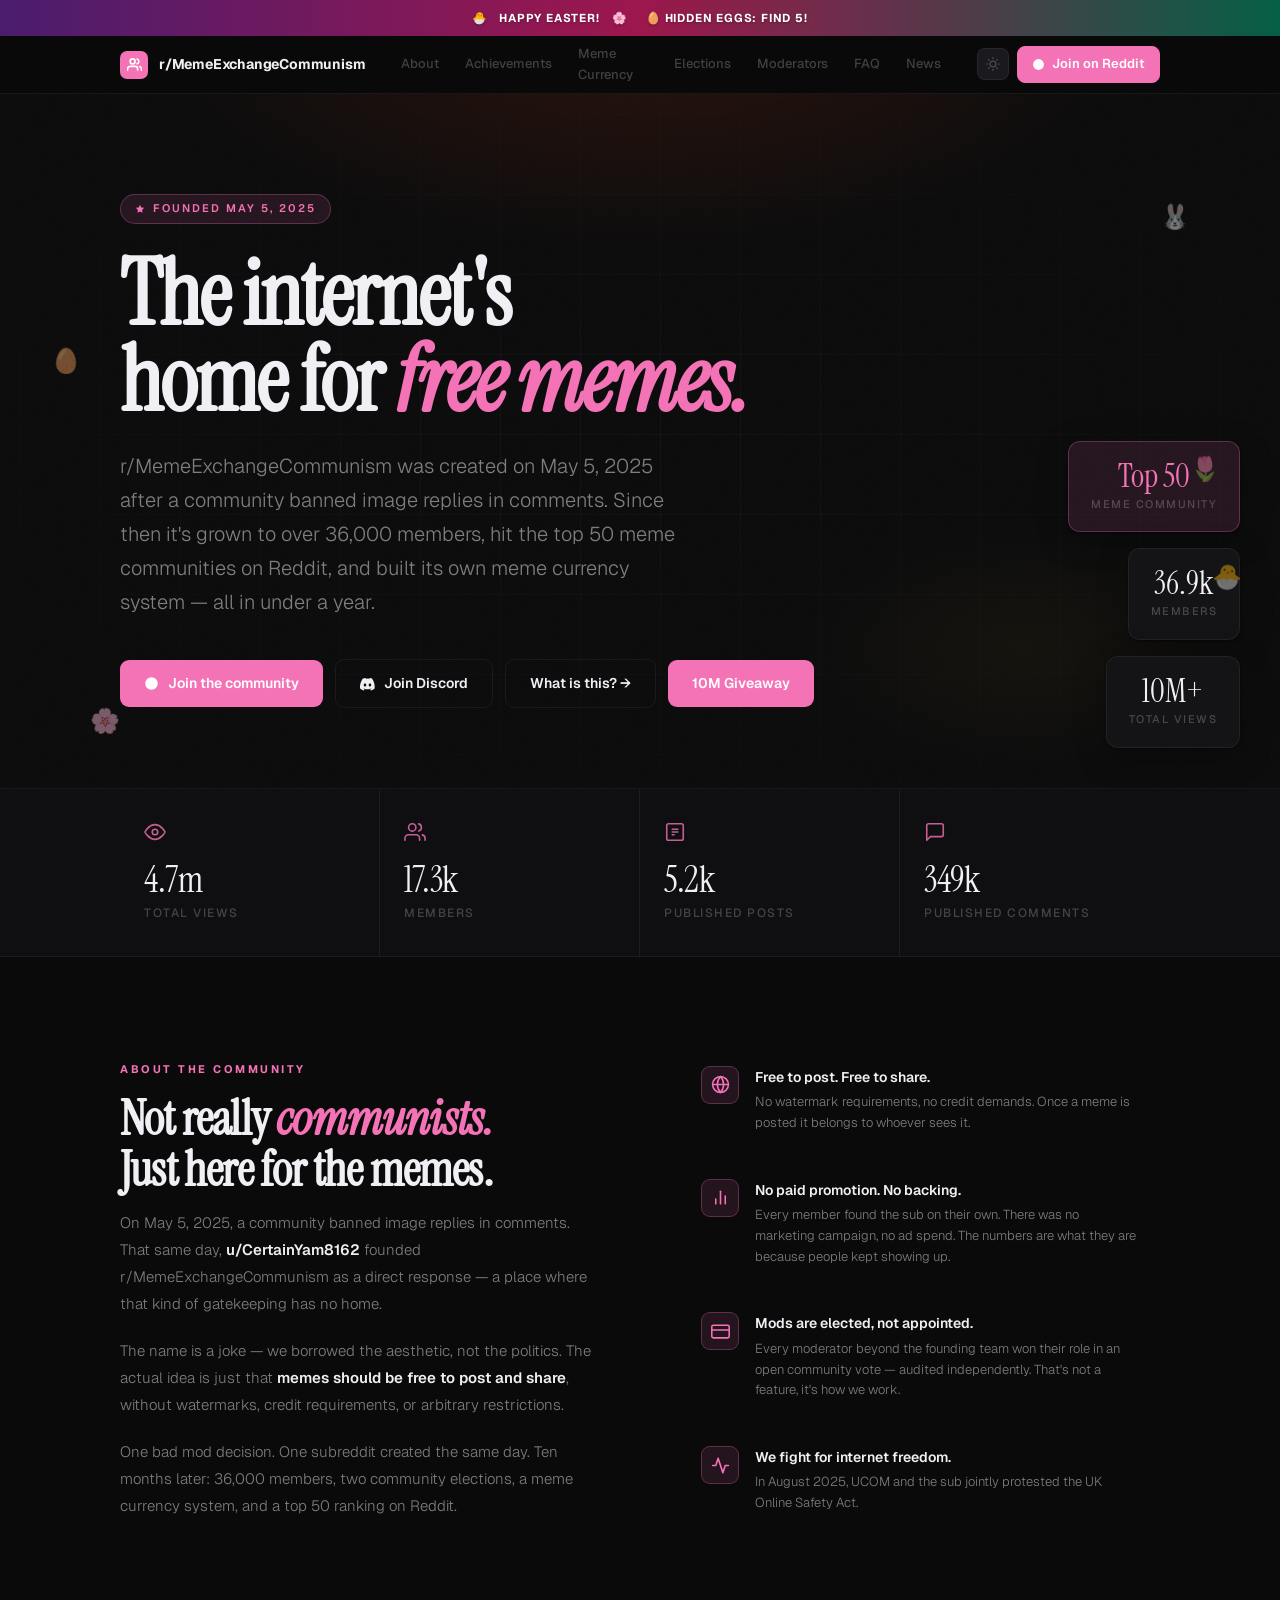
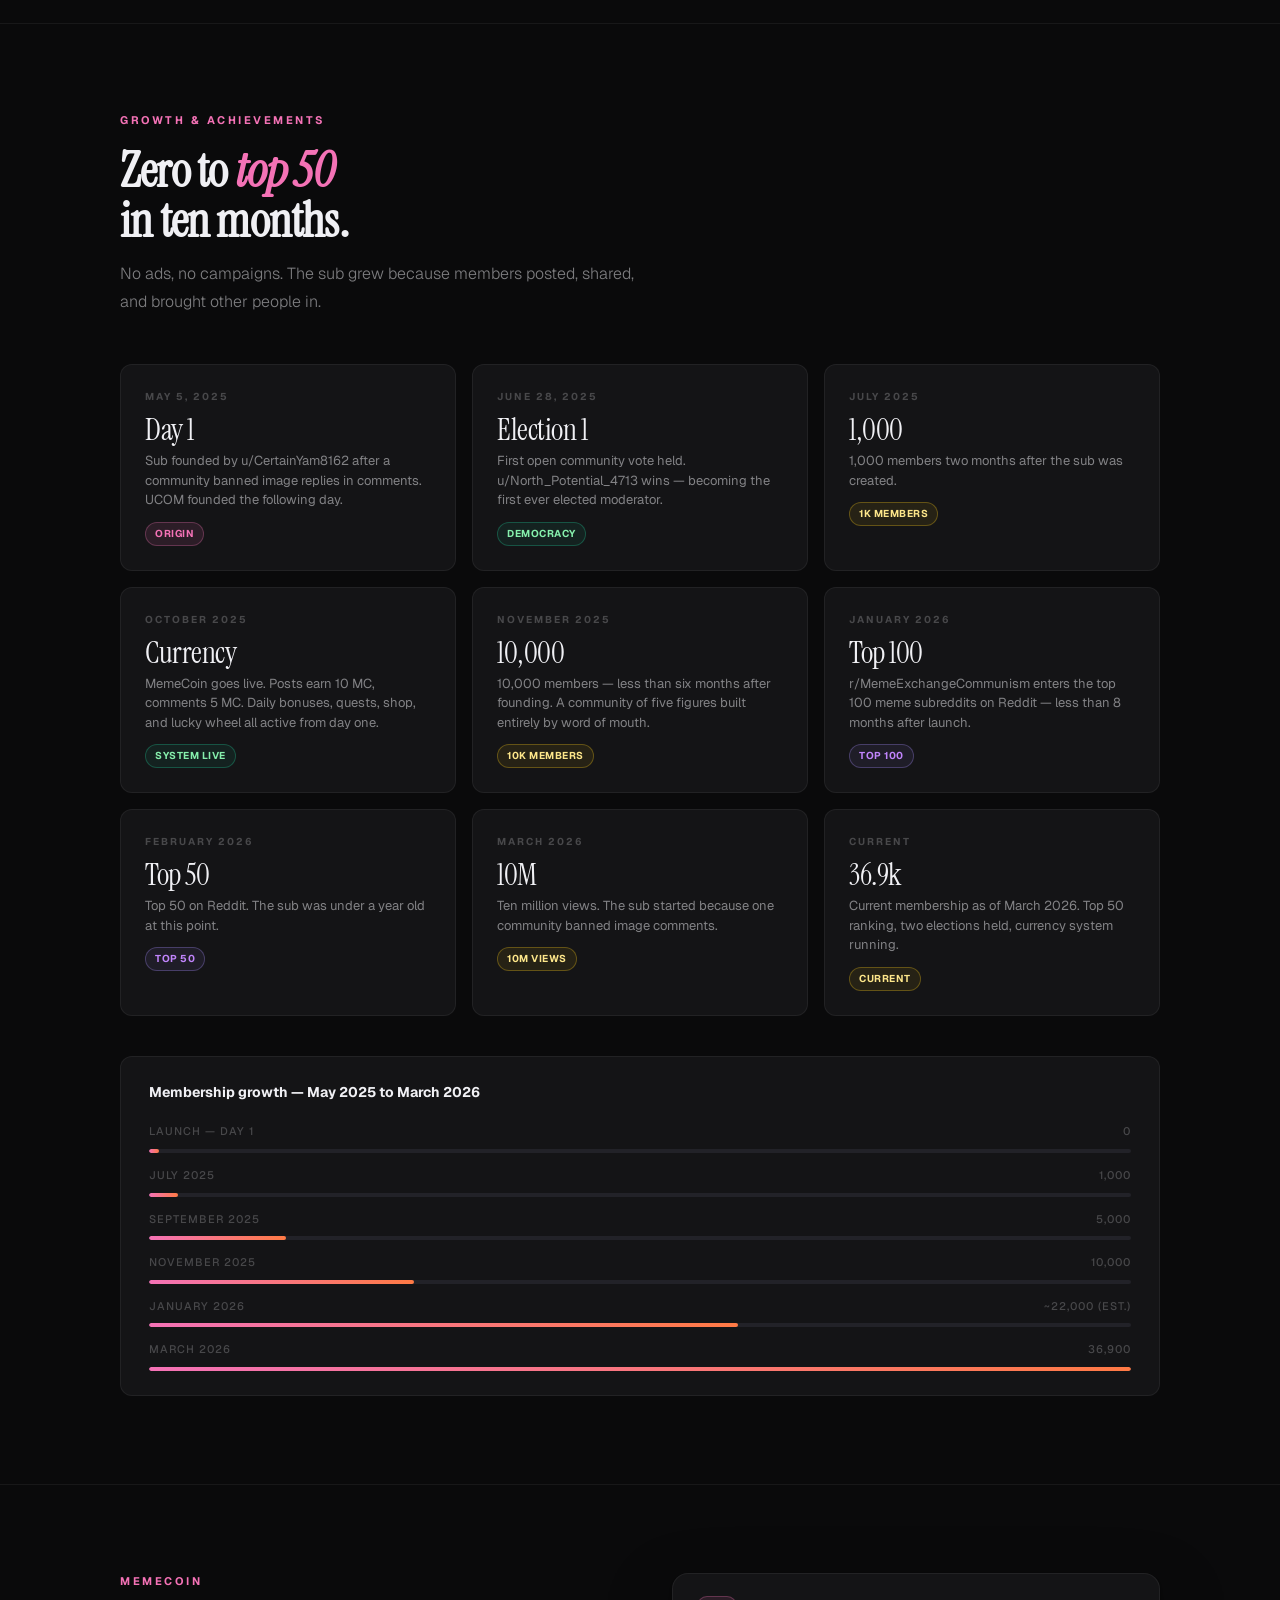
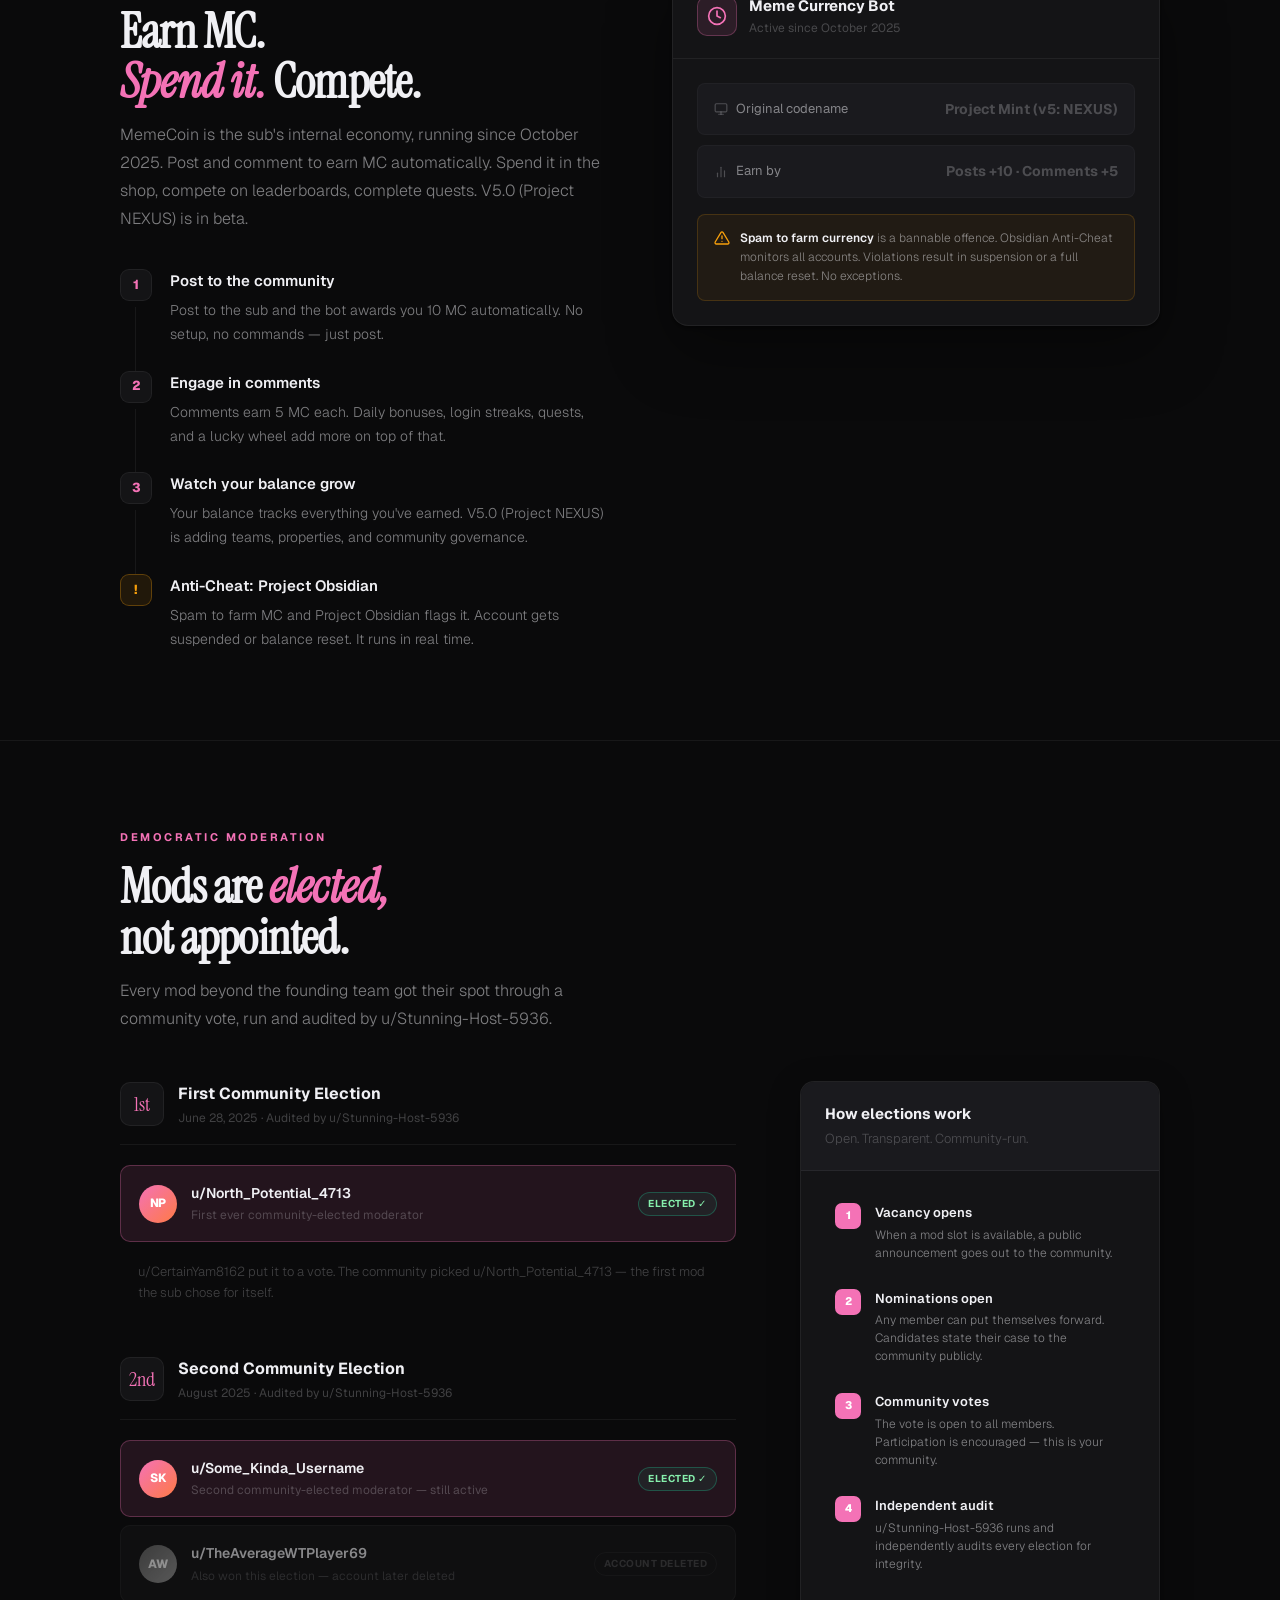
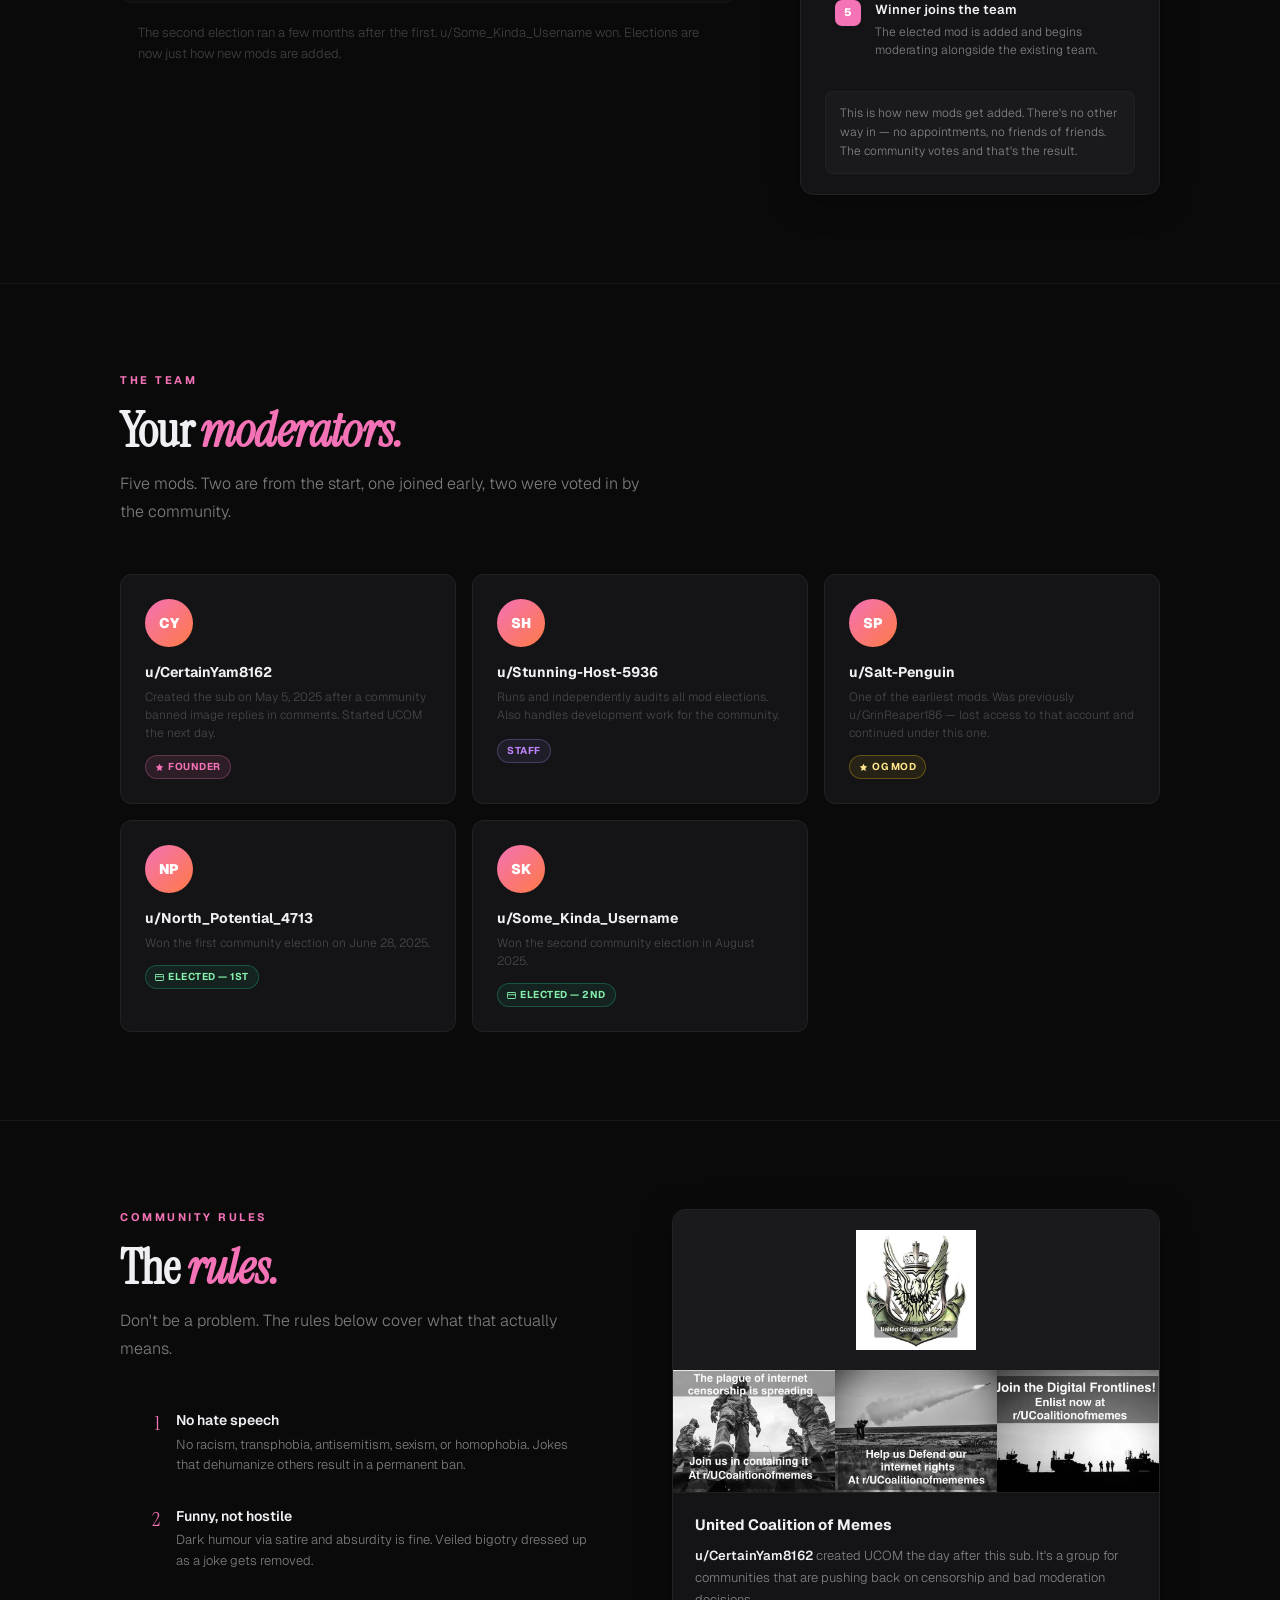
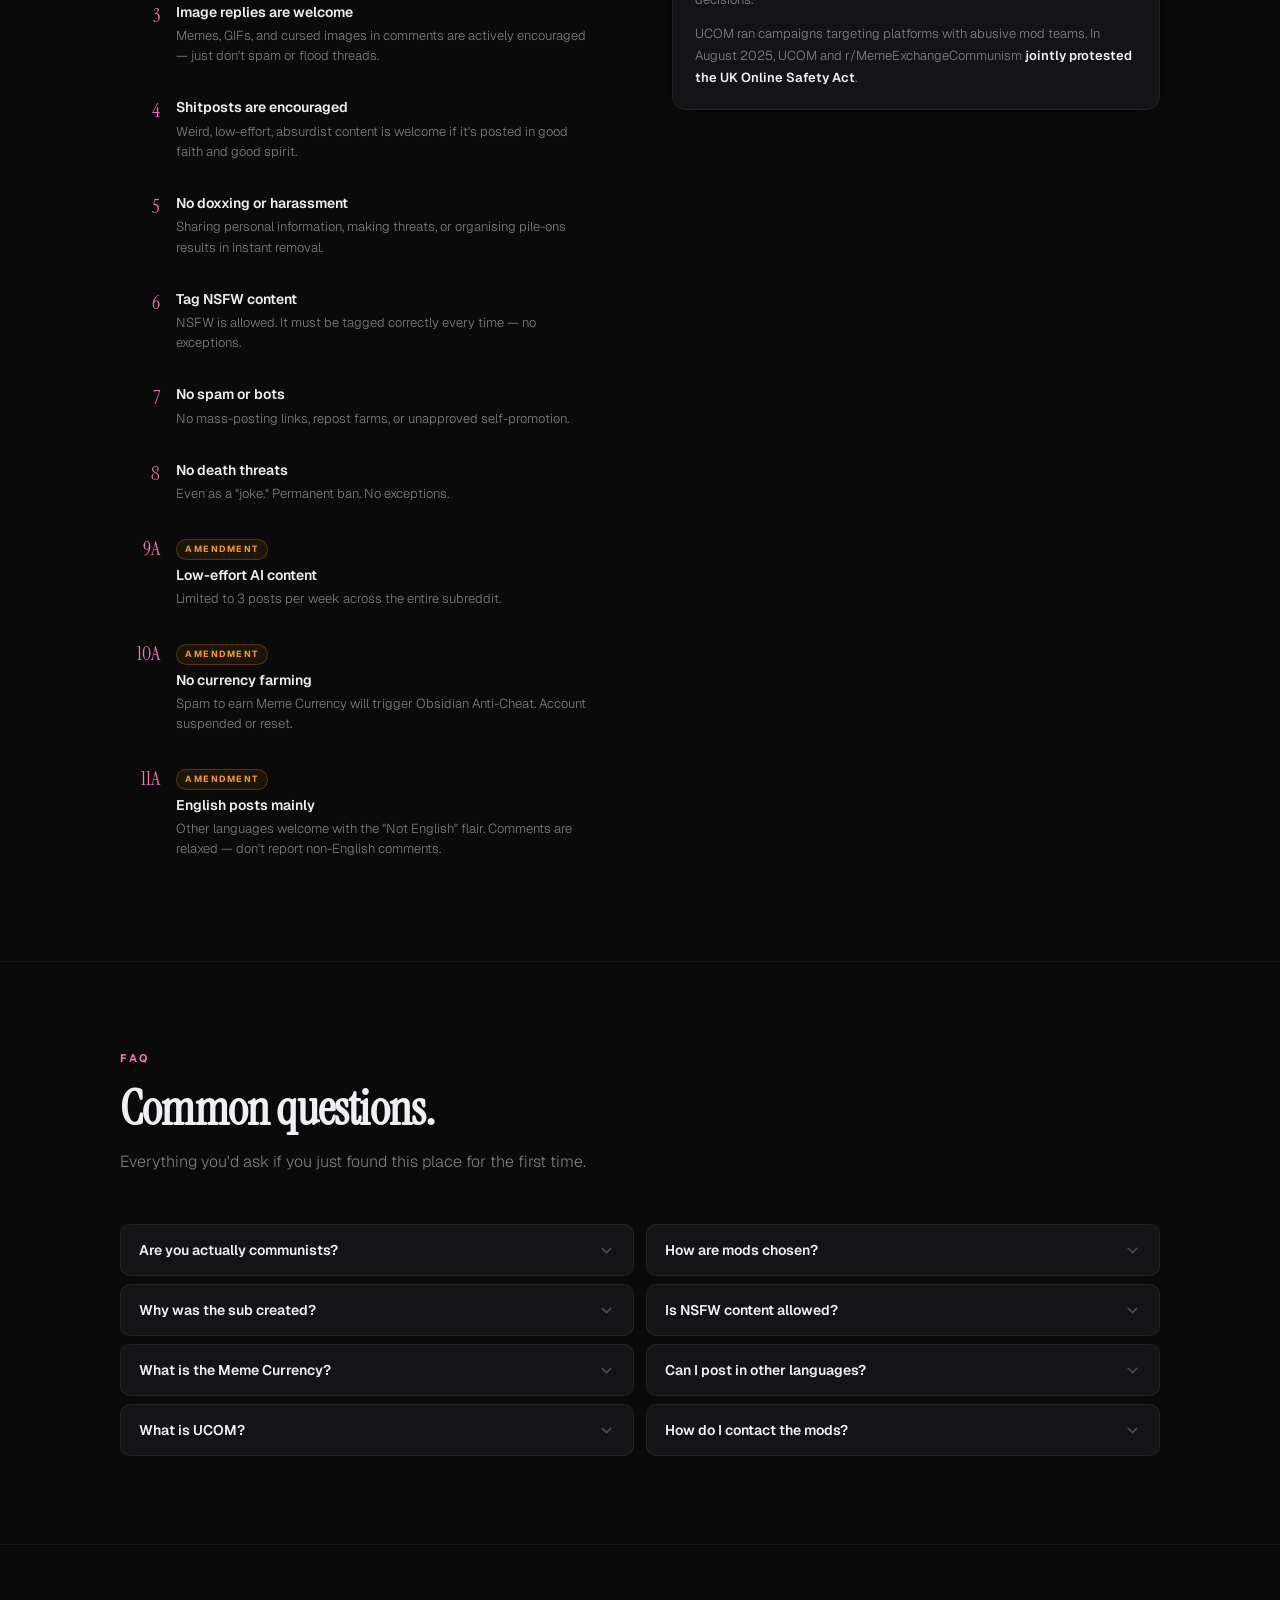
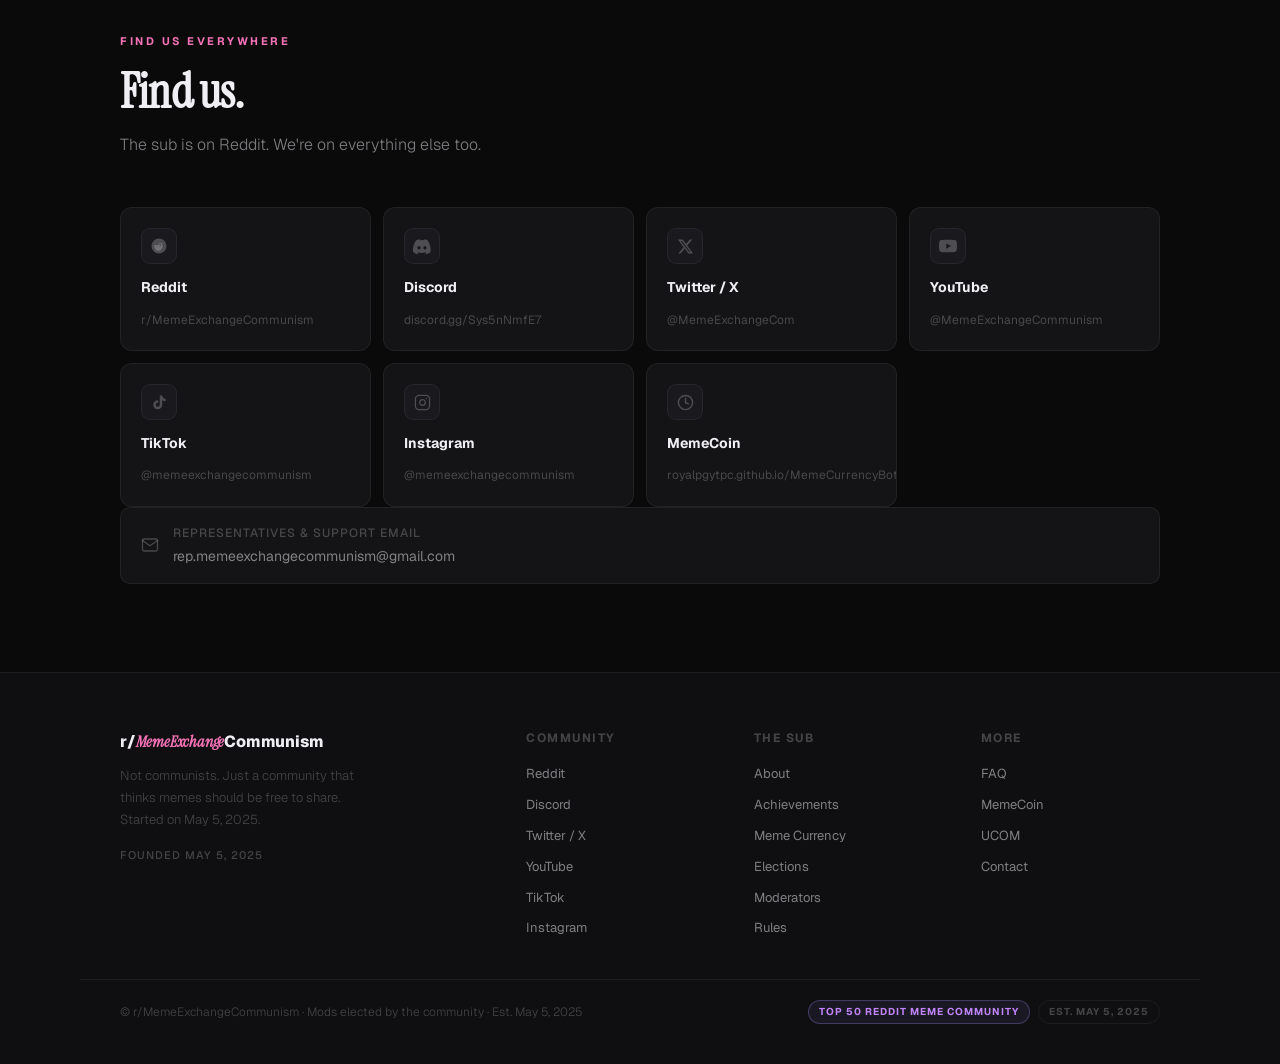
==== docs/index.html @ d73ea06e "easter theme" ====
<!DOCTYPE html>
<html lang="en" data-theme="dark" data-seasonal-theme="easter">
<head>
<meta charset="UTF-8">
<meta name="viewport" content="width=device-width, initial-scale=1.0">
<title>r/MemeExchangeCommunism — Free Memes, Free People</title>
<link href="https://fonts.googleapis.com/css2?family=Instrument+Serif:ital@0;1&family=Geist:wght@300;400;500;600;700;900&display=swap" rel="stylesheet">
<style>
/* ════════════════════════════════════════════
   DESIGN TOKENS
════════════════════════════════════════════ */
:root {
  --orange:       #ff4500;
  --orange-soft:  rgba(255,69,0,.12);
  --orange-line:  rgba(255,69,0,.22);
  --gold:         #f5c518;
  --green:        #22c997;
  --purple:       #a78bfa;
  --red-soft:     rgba(248,113,113,.10);
  --ease:         cubic-bezier(.22,1,.36,1);
  --ease-back:    cubic-bezier(.34,1.56,.64,1);
}
[data-theme="dark"] {
  --bg:    #0a0a0b;
  --bg1:   #0f0f11;
  --bg2:   #141416;
  --bg3:   #1a1a1e;
  --bg4:   #222228;
  --line:  rgba(255,255,255,.06);
  --line2: rgba(255,255,255,.03);
  --tx:    #f0f0f4;
  --tx2:   rgba(240,240,244,.50);
  --tx3:   rgba(240,240,244,.24);
  --tx4:   rgba(240,240,244,.10);
  --sh:    0 1px 2px rgba(0,0,0,.4), 0 8px 32px rgba(0,0,0,.25);
  --sh-lg: 0 2px 4px rgba(0,0,0,.5), 0 24px 64px rgba(0,0,0,.35);
}
[data-theme="light"] {
  --bg:    #fafafa;
  --bg1:   #f5f5f7;
  --bg2:   #ffffff;
  --bg3:   #f0f0f3;
  --bg4:   #e8e8ec;
  --line:  rgba(0,0,0,.07);
  --line2: rgba(0,0,0,.04);
  --tx:    #111113;
  --tx2:   rgba(17,17,19,.50);
  --tx3:   rgba(17,17,19,.28);
  --tx4:   rgba(17,17,19,.10);
  --sh:    0 1px 2px rgba(0,0,0,.05), 0 8px 32px rgba(0,0,0,.06);
  --sh-lg: 0 2px 4px rgba(0,0,0,.06), 0 24px 64px rgba(0,0,0,.08);
}

/* ════════════════════════════════════════════
   BASE
════════════════════════════════════════════ */
*,*::before,*::after { margin:0; padding:0; box-sizing:border-box; }
html { scroll-behavior:smooth; font-size:16px; }
body {
  background:var(--bg);
  color:var(--tx);
  font-family:'Geist',system-ui,sans-serif;
  line-height:1.6;
  overflow-x:hidden;
  transition:background .35s var(--ease), color .35s var(--ease);
  -webkit-font-smoothing:antialiased;
}
::selection { background:var(--orange); color:#fff; }
::-webkit-scrollbar { width:4px; }
::-webkit-scrollbar-track { background:transparent; }
::-webkit-scrollbar-thumb { background:var(--line); border-radius:2px; }
::-webkit-scrollbar-thumb:hover { background:var(--orange); }

img { max-width:100%; display:block; }
a { color:inherit; text-decoration:none; }

/* ════════════════════════════════════════════
   LAYOUT PRIMITIVES
════════════════════════════════════════════ */
.container { max-width:1120px; margin:0 auto; padding:0 40px; }
@media(max-width:640px) { .container { padding:0 20px; } }

.divider { height:1px; background:var(--line); }

/* ════════════════════════════════════════════
   NAV
════════════════════════════════════════════ */
.nav {
  position:sticky; top:0; z-index:200;
  height:58px;
  background:color-mix(in srgb, var(--bg) 85%, transparent);
  border-bottom:1px solid var(--line);
  backdrop-filter:blur(24px) saturate(180%);
  -webkit-backdrop-filter:blur(24px) saturate(180%);
  transition:background .35s var(--ease), border-color .35s var(--ease);
}
.nav-inner {
  max-width:1120px; margin:0 auto; padding:0 40px;
  height:100%; display:flex; align-items:center; justify-content:space-between;
  gap:24px;
}
@media(max-width:640px) { .nav-inner { padding:0 20px; } }

.nav-logo {
  display:flex; align-items:center; gap:11px;
  font-family:'Geist',sans-serif; font-weight:700; font-size:14px;
  color:var(--tx); letter-spacing:-.2px;
}
.nav-logo-mark {
  width:28px; height:28px; border-radius:7px;
  background:var(--orange);
  display:flex; align-items:center; justify-content:center;
  flex-shrink:0;
  transition:transform .3s var(--ease-back);
}
.nav-logo:hover .nav-logo-mark { transform:rotate(-10deg) scale(1.1); }

.nav-center {
  display:flex; align-items:center; gap:2px;
}
@media(max-width:700px) { .nav-center { display:none; } }

.nav-item {
  font-size:13px; font-weight:500; color:var(--tx3);
  padding:6px 12px; border-radius:6px;
  transition:color .2s, background .2s;
  cursor:pointer; border:none; background:none;
}
.nav-item:hover { color:var(--tx); background:var(--bg3); }

.nav-right { display:flex; align-items:center; gap:8px; }

.nav-btn {
  display:inline-flex; align-items:center; gap:7px;
  font-size:13px; font-weight:600; font-family:'Geist',sans-serif;
  padding:7px 14px; border-radius:8px;
  border:1px solid var(--line); color:var(--tx2);
  background:var(--bg2); cursor:pointer; text-decoration:none;
  transition:all .2s; white-space:nowrap;
}
.nav-btn:hover { border-color:var(--orange-line); color:var(--orange); background:var(--orange-soft); }
.nav-btn.primary { background:var(--orange); color:#fff; border-color:var(--orange); }
.nav-btn.primary:hover { background:#e03d00; border-color:#e03d00; color:#fff; transform:translateY(-1px); box-shadow:0 6px 20px rgba(255,69,0,.35); }

.theme-toggle {
  width:32px; height:32px; border-radius:8px;
  background:var(--bg3); border:1px solid var(--line);
  color:var(--tx3); cursor:pointer;
  display:flex; align-items:center; justify-content:center;
  transition:all .2s;
}
.theme-toggle:hover { color:var(--tx); border-color:var(--orange-line); background:var(--orange-soft); }

/* ════════════════════════════════════════════
   HERO
════════════════════════════════════════════ */
.hero {
  position:relative;
  padding:100px 40px 80px;
  overflow:hidden;
  border-bottom:1px solid var(--line);
}
@media(max-width:640px) { .hero { padding:72px 20px 60px; } }

/* Subtle noise texture */
.hero::before {
  content:'';
  position:absolute; inset:0;
  background-image:url("data:image/svg+xml,%3Csvg xmlns='http://www.w3.org/2000/svg' width='300' height='300'%3E%3Cfilter id='n'%3E%3CfeTurbulence type='fractalNoise' baseFrequency='0.9' numOctaves='4' stitchTiles='stitch'/%3E%3C/filter%3E%3Crect width='300' height='300' filter='url(%23n)' opacity='0.025'/%3E%3C/svg%3E");
  pointer-events:none; z-index:0;
}

/* Radial glow */
.hero-glow {
  position:absolute; inset:0; pointer-events:none;
  background:
    radial-gradient(ellipse 60% 50% at 50% -10%, rgba(255,69,0,.13) 0%, transparent 65%),
    radial-gradient(ellipse 30% 30% at 80% 80%, rgba(245,197,24,.04) 0%, transparent 60%);
  transition:background .35s;
}
[data-theme="light"] .hero-glow {
  background:radial-gradient(ellipse 60% 50% at 50% -10%, rgba(255,69,0,.07) 0%, transparent 65%);
}

/* Animated line grid */
.hero-lines {
  position:absolute; inset:0; pointer-events:none; overflow:hidden; z-index:0;
}
.hero-lines::before {
  content:'';
  position:absolute; inset:-60px;
  background-image:
    linear-gradient(var(--line) 1px, transparent 1px),
    linear-gradient(90deg, var(--line) 1px, transparent 1px);
  background-size:80px 80px;
  animation:lines-drift 30s linear infinite;
  mask-image:radial-gradient(ellipse 80% 70% at 50% 50%, rgba(0,0,0,.6), transparent 80%);
  -webkit-mask-image:radial-gradient(ellipse 80% 70% at 50% 50%, rgba(0,0,0,.6), transparent 80%);
}
@keyframes lines-drift { to { transform:translate(80px, 80px); } }

.hero-content { position:relative; z-index:1; max-width:800px; }

.hero-eyebrow {
  display:inline-flex; align-items:center; gap:8px;
  font-size:11px; font-weight:600; letter-spacing:2px; text-transform:uppercase;
  color:var(--orange); margin-bottom:28px;
  padding:5px 14px; border-radius:100px;
  background:var(--orange-soft); border:1px solid var(--orange-line);
  animation:fade-up .6s var(--ease) both;
}

.hero-h1 {
  font-family:'Instrument Serif', Georgia, serif;
  font-size:clamp(44px, 7vw, 92px);
  line-height:.97; letter-spacing:-2px;
  color:var(--tx); margin-bottom:24px;
  animation:fade-up .6s .07s var(--ease) both;
}
.hero-h1 .accent { color:var(--orange); font-style:italic; }

.hero-lead {
  font-size:clamp(16px, 2vw, 20px); font-weight:300;
  color:var(--tx2); line-height:1.7;
  max-width:560px; margin-bottom:40px;
  animation:fade-up .6s .14s var(--ease) both;
}

.hero-actions {
  display:flex; align-items:center; gap:12px; flex-wrap:wrap;
  animation:fade-up .6s .21s var(--ease) both;
}

.hero-cta {
  display:inline-flex; align-items:center; gap:9px;
  font-size:14px; font-weight:600;
  padding:12px 24px; border-radius:9px;
  text-decoration:none; border:none; cursor:pointer;
  transition:all .22s var(--ease);
}
.hero-cta.solid { background:var(--orange); color:#fff; }
.hero-cta.solid:hover { background:#e03d00; transform:translateY(-2px); box-shadow:0 10px 32px rgba(255,69,0,.38); }
.hero-cta.outline { background:transparent; color:var(--tx); border:1px solid var(--line); }
.hero-cta.outline:hover { border-color:var(--orange-line); color:var(--orange); background:var(--orange-soft); }

/* Founded badge */
.hero-meta {
  position:absolute; right:40px; top:50%; transform:translateY(-50%);
  display:flex; flex-direction:column; align-items:flex-end; gap:16px;
  animation:fade-up .6s .28s var(--ease) both;
}
@media(max-width:900px) { .hero-meta { display:none; } }

.meta-badge {
  background:var(--bg2); border:1px solid var(--line);
  border-radius:12px; padding:18px 22px;
  text-align:center; box-shadow:var(--sh);
  transition:border-color .2s;
}
.meta-badge:hover { border-color:var(--orange-line); }
.meta-badge-num {
  font-family:'Instrument Serif',serif;
  font-size:32px; color:var(--tx); line-height:1;
  margin-bottom:4px;
}
.meta-badge-lbl { font-size:11px; font-weight:500; color:var(--tx3); text-transform:uppercase; letter-spacing:1.5px; }
.meta-badge.accent-badge { border-color:var(--orange-line); background:var(--orange-soft); }
.meta-badge.accent-badge .meta-badge-num { color:var(--orange); }

@keyframes fade-up { from { opacity:0; transform:translateY(18px); } to { opacity:1; transform:translateY(0); } }

/* ════════════════════════════════════════════
   STATS BAR
════════════════════════════════════════════ */
.stats-bar {
  border-bottom:1px solid var(--line);
  background:var(--bg1);
  transition:background .35s;
}
.stats-bar-inner {
  max-width:1120px; margin:0 auto; padding:0 40px;
  display:grid; grid-template-columns:repeat(4,1fr);
  gap:0;
}
@media(max-width:640px) {
  .stats-bar-inner { grid-template-columns:repeat(2,1fr); padding:0 20px; }
}
.stat {
  padding:32px 24px;
  border-right:1px solid var(--line);
  position:relative; cursor:default;
  transition:background .2s;
  overflow:hidden;
}
.stat:last-child { border-right:none; }
.stat::after {
  content:''; position:absolute; bottom:0; left:0; right:0; height:2px;
  background:var(--orange); transform:scaleX(0); transform-origin:left;
  transition:transform .35s var(--ease);
}
.stat:hover { background:var(--bg2); }
.stat:hover::after { transform:scaleX(1); }
.stat-icon { color:var(--orange); margin-bottom:12px; opacity:.8; }
.stat-n {
  font-family:'Instrument Serif',serif;
  font-size:36px; color:var(--tx); line-height:1;
  margin-bottom:6px; letter-spacing:-.5px;
}
.stat-l { font-size:12px; font-weight:500; color:var(--tx3); text-transform:uppercase; letter-spacing:1.5px; }

/* ════════════════════════════════════════════
   SECTIONS
════════════════════════════════════════════ */
.section { padding:88px 0; border-bottom:1px solid var(--line); }
.section:last-of-type { border-bottom:none; }

.kicker {
  font-size:11px; font-weight:700; letter-spacing:2.5px; text-transform:uppercase;
  color:var(--orange); margin-bottom:16px; display:block;
}
.heading {
  font-family:'Instrument Serif',serif;
  font-size:clamp(28px,4vw,48px);
  line-height:1.05; letter-spacing:-.8px;
  color:var(--tx); margin-bottom:14px;
}
.heading em { color:var(--orange); font-style:italic; }
.subhead {
  font-size:16px; font-weight:300; color:var(--tx2);
  max-width:520px; line-height:1.75; margin-bottom:48px;
}

/* ════════════════════════════════════════════
   ABOUT SECTION — 2-col editorial
════════════════════════════════════════════ */
.about-grid {
  display:grid; grid-template-columns:1fr 1fr; gap:80px; align-items:center;
}
@media(max-width:820px) { .about-grid { grid-template-columns:1fr; gap:48px; } }

.about-text p {
  font-size:15px; color:var(--tx2); line-height:1.8; font-weight:300;
  margin-bottom:20px;
}
.about-text p:last-child { margin-bottom:0; }
.about-text strong { color:var(--tx); font-weight:600; }

.about-pillars { display:flex; flex-direction:column; gap:3px; }
.pillar {
  display:flex; align-items:flex-start; gap:16px;
  padding:20px 20px; border-radius:10px;
  border:1px solid transparent;
  transition:background .2s, border-color .2s;
  cursor:default;
}
.pillar:hover { background:var(--bg2); border-color:var(--line); }
.pillar-icon {
  width:38px; height:38px; border-radius:9px; flex-shrink:0;
  background:var(--orange-soft); border:1px solid var(--orange-line);
  display:flex; align-items:center; justify-content:center;
  transition:background .2s, transform .25s var(--ease-back);
}
.pillar:hover .pillar-icon { background:var(--orange); transform:scale(1.08) rotate(-4deg); }
.pillar:hover .pillar-icon svg { color:#fff; }
.pillar-icon svg { color:var(--orange); transition:color .2s; }
.pillar-body h4 { font-weight:600; font-size:14px; color:var(--tx); margin-bottom:4px; }
.pillar-body p { font-size:13px; color:var(--tx2); line-height:1.6; font-weight:300; }

/* ════════════════════════════════════════════
   ACHIEVEMENTS SECTION
════════════════════════════════════════════ */
.achievements-grid {
  display:grid; grid-template-columns:repeat(3,1fr); gap:16px;
  margin-bottom:32px;
}
@media(max-width:720px) { .achievements-grid { grid-template-columns:1fr 1fr; } }
@media(max-width:480px) { .achievements-grid { grid-template-columns:1fr; } }

.achievement {
  background:var(--bg2); border:1px solid var(--line);
  border-radius:12px; padding:24px;
  position:relative; overflow:hidden;
  transition:border-color .25s, transform .25s var(--ease), box-shadow .25s;
  cursor:default;
}
.achievement::before {
  content:''; position:absolute; top:0; left:0; right:0; height:1px;
  background:linear-gradient(90deg,transparent,var(--orange),transparent);
  opacity:0; transition:opacity .3s;
}
.achievement:hover { border-color:var(--orange-line); transform:translateY(-3px); box-shadow:var(--sh-lg); }
.achievement:hover::before { opacity:1; }

.ach-date {
  font-size:10px; font-weight:700; letter-spacing:2px; text-transform:uppercase;
  color:var(--tx3); margin-bottom:10px;
}
.ach-num {
  font-family:'Instrument Serif',serif;
  font-size:30px; color:var(--tx); line-height:1; margin-bottom:6px;
  letter-spacing:-.5px;
}
.ach-lbl { font-size:13px; color:var(--tx2); font-weight:400; line-height:1.5; }
.ach-chip {
  display:inline-flex; align-items:center; gap:5px;
  font-size:10px; font-weight:700; letter-spacing:.5px; text-transform:uppercase;
  padding:3px 9px; border-radius:100px; border:1px solid; margin-top:12px;
}
.ach-chip.milestone { color:var(--gold); border-color:rgba(245,197,24,.3); background:rgba(245,197,24,.08); }
.ach-chip.rank { color:var(--purple); border-color:rgba(167,139,250,.3); background:rgba(167,139,250,.08); }
.ach-chip.launch { color:var(--green); border-color:rgba(34,201,151,.3); background:rgba(34,201,151,.08); }
.ach-chip.origin { color:var(--orange); border-color:var(--orange-line); background:var(--orange-soft); }

/* Growth timeline bar */
.growth-bar-wrap { margin-top:16px; }
.growth-bar-label {
  display:flex; justify-content:space-between; margin-bottom:8px;
  font-size:11px; font-weight:500; color:var(--tx3); text-transform:uppercase; letter-spacing:1px;
}
.growth-bar {
  height:4px; background:var(--bg4); border-radius:4px; overflow:hidden;
  position:relative;
}
.growth-bar-fill {
  height:100%; background:linear-gradient(90deg, var(--orange), #ff7a45);
  border-radius:4px; width:0%;
  transition:width 1.4s var(--ease);
}

/* ════════════════════════════════════════════
   CURRENCY SECTION — Feature deep-dive
════════════════════════════════════════════ */
.currency-layout {
  display:grid; grid-template-columns:1fr 1fr; gap:64px; align-items:start;
}
@media(max-width:820px) { .currency-layout { grid-template-columns:1fr; gap:48px; } }

.currency-visual {
  background:var(--bg2); border:1px solid var(--line);
  border-radius:16px; overflow:hidden;
  box-shadow:var(--sh-lg);
  position:sticky; top:80px;
}
.currency-header-bar {
  padding:20px 24px; border-bottom:1px solid var(--line);
  display:flex; align-items:center; gap:12px;
}
.cur-icon-wrap {
  width:40px; height:40px; border-radius:10px;
  background:var(--orange-soft); border:1px solid var(--orange-line);
  display:flex; align-items:center; justify-content:center;
  transition:background .25s, transform .3s var(--ease-back);
}
.currency-visual:hover .cur-icon-wrap { background:var(--orange); transform:rotate(-8deg); }
.currency-visual:hover .cur-icon-wrap svg { color:#fff; }
.cur-icon-wrap svg { color:var(--orange); transition:color .2s; }
.cur-title { font-weight:700; font-size:15px; color:var(--tx); }
.cur-sub { font-size:12px; color:var(--tx3); margin-top:1px; }

.cur-body { padding:24px; }

.cur-metric {
  display:flex; align-items:center; justify-content:space-between;
  padding:14px 16px; background:var(--bg3); border-radius:8px;
  margin-bottom:10px; border:1px solid var(--line2);
  transition:border-color .2s, background .2s;
}
.cur-metric:hover { background:var(--bg4); border-color:var(--orange-line); }
.cur-metric-label { font-size:13px; color:var(--tx2); font-weight:400; display:flex; align-items:center; gap:8px; }
.cur-metric-label svg { color:var(--tx3); }
.cur-metric-value { font-weight:700; font-size:14px; color:var(--tx); font-family:'Geist',monospace; }
.cur-metric-value.green { color:var(--green); }
.cur-metric-value.orange { color:var(--orange); }

.cur-warn-box {
  margin-top:16px; padding:14px 16px; border-radius:8px;
  background:rgba(245,158,11,.06); border:1px solid rgba(245,158,11,.18);
  display:flex; gap:10px; align-items:flex-start;
}
.cur-warn-box svg { color:#f59e0b; flex-shrink:0; margin-top:1px; }
.cur-warn-box p { font-size:12px; color:var(--tx2); line-height:1.6; font-weight:300; }
.cur-warn-box strong { color:var(--tx); font-weight:600; }

.cur-gh-link {
  display:flex; align-items:center; gap:8px; margin-top:18px;
  padding:12px 16px; border-radius:8px;
  background:var(--bg3); border:1px solid var(--line2);
  font-size:13px; font-weight:600; color:var(--tx2);
  transition:all .2s; cursor:pointer; text-decoration:none;
}
.cur-gh-link:hover { border-color:var(--orange-line); color:var(--orange); background:var(--orange-soft); }
.cur-gh-link svg { flex-shrink:0; }

/* Steps */
.cur-steps { display:flex; flex-direction:column; gap:24px; }
.cur-step {
  display:flex; gap:18px; align-items:flex-start;
  position:relative;
}
.cur-step:not(:last-child)::before {
  content:''; position:absolute; left:15px; top:38px; bottom:-24px;
  width:1px; background:var(--line);
}
.cur-step-num {
  width:32px; height:32px; border-radius:9px; flex-shrink:0;
  background:var(--bg2); border:1px solid var(--line);
  display:flex; align-items:center; justify-content:center;
  font-family:'Geist',sans-serif; font-weight:800; font-size:13px; color:var(--orange);
  transition:background .2s, border-color .2s, transform .3s var(--ease-back);
  position:relative; z-index:1;
}
.cur-step:hover .cur-step-num { background:var(--orange); border-color:var(--orange); color:#fff; transform:scale(1.1); }
.cur-step-body h4 { font-weight:600; font-size:15px; color:var(--tx); margin-bottom:6px; }
.cur-step-body p { font-size:14px; color:var(--tx2); line-height:1.7; font-weight:300; }
.cur-step-body p strong { color:var(--tx); font-weight:600; }

/* ════════════════════════════════════════════
   ELECTIONS SECTION
════════════════════════════════════════════ */
.elections-layout {
  display:grid; grid-template-columns:1fr 360px; gap:64px; align-items:start;
}
@media(max-width:900px) { .elections-layout { grid-template-columns:1fr; gap:48px; } }



.election-record {
  margin-bottom:40px;
}
.er-header {
  display:flex; align-items:center; gap:14px; margin-bottom:20px;
  padding-bottom:16px; border-bottom:1px solid var(--line);
}
.er-num {
  width:44px; height:44px; border-radius:10px; flex-shrink:0;
  background:var(--bg2); border:1px solid var(--line);
  display:flex; align-items:center; justify-content:center;
  font-family:'Instrument Serif',serif; font-size:20px; color:var(--orange);
}
.er-title { font-weight:700; font-size:16px; color:var(--tx); margin-bottom:2px; }
.er-date { font-size:12px; color:var(--tx3); font-weight:400; }

.er-result {
  display:flex; align-items:center; gap:14px;
  padding:16px 18px; background:var(--bg2); border:1px solid var(--line);
  border-radius:10px; margin-bottom:8px;
  transition:border-color .2s, background .2s, transform .2s;
  cursor:default;
}
.er-result:hover { border-color:var(--orange-line); background:var(--bg3); transform:translateX(4px); }
.er-result.winner { border-color:var(--orange-line); background:var(--orange-soft); }
.er-result.winner:hover { transform:translateX(4px); box-shadow:0 4px 20px rgba(255,69,0,.12); }
.er-avatar {
  width:38px; height:38px; border-radius:50%; flex-shrink:0;
  background:linear-gradient(135deg, var(--orange), #ff7a45);
  display:flex; align-items:center; justify-content:center;
  font-weight:800; font-size:12px; color:#fff; letter-spacing:-.2px;
}
.er-avatar.grey { background:linear-gradient(135deg, #666, #999); }
.er-name { font-weight:600; font-size:14px; color:var(--tx); margin-bottom:2px; }
.er-role { font-size:12px; color:var(--tx3); font-weight:400; }
.er-badge {
  margin-left:auto; font-size:10px; font-weight:700; letter-spacing:.5px; text-transform:uppercase;
  padding:3px 9px; border-radius:100px; border:1px solid; white-space:nowrap;
}
.er-badge.won { color:var(--green); border-color:rgba(34,201,151,.3); background:rgba(34,201,151,.08); }
.er-badge.removed { color:var(--tx3); border-color:var(--line); background:transparent; }

/* Process card */
.process-card {
  background:var(--bg2); border:1px solid var(--line);
  border-radius:14px; overflow:hidden;
  box-shadow:var(--sh); position:sticky; top:80px;
}
.process-head {
  padding:20px 24px; border-bottom:1px solid var(--line);
  background:var(--bg3);
}
.process-head h3 { font-weight:700; font-size:15px; color:var(--tx); }
.process-head p { font-size:13px; color:var(--tx3); margin-top:3px; font-weight:300; }

.process-steps { padding:20px 24px; display:flex; flex-direction:column; gap:3px; }
.ps {
  display:flex; gap:14px; align-items:flex-start; padding:12px 10px;
  border-radius:8px; transition:background .2s; cursor:default;
}
.ps:hover { background:var(--bg3); }
.ps-num {
  width:26px; height:26px; border-radius:7px; flex-shrink:0;
  background:var(--orange); color:#fff;
  display:flex; align-items:center; justify-content:center;
  font-weight:800; font-size:11px;
  transition:transform .25s var(--ease-back);
}
.ps:hover .ps-num { transform:scale(1.12) rotate(-5deg); }
.ps h5 { font-weight:600; font-size:13px; color:var(--tx); margin-bottom:2px; }
.ps p { font-size:12px; color:var(--tx2); line-height:1.5; font-weight:300; }

.process-note {
  margin:0 24px 20px; padding:12px 14px;
  background:var(--bg3); border:1px solid var(--line2); border-radius:8px;
  font-size:12px; color:var(--tx2); line-height:1.6; font-weight:300;
}
.process-note strong { color:var(--tx); font-weight:600; }

/* ════════════════════════════════════════════
   MODS SECTION
════════════════════════════════════════════ */
.mods-grid {
  display:grid; grid-template-columns:repeat(3,1fr); gap:16px;
}
@media(max-width:720px) { .mods-grid { grid-template-columns:1fr 1fr; } }
@media(max-width:480px) { .mods-grid { grid-template-columns:1fr; } }

.mod-card {
  background:var(--bg2); border:1px solid var(--line);
  border-radius:12px; padding:24px;
  transition:border-color .25s, transform .25s var(--ease), box-shadow .25s;
  cursor:default; position:relative; overflow:hidden;
}
.mod-card::after {
  content:''; position:absolute; bottom:0; left:0; right:0; height:2px;
  background:linear-gradient(90deg, var(--orange), transparent);
  transform:scaleX(0); transform-origin:left; transition:transform .3s var(--ease);
}
.mod-card:hover { border-color:var(--orange-line); transform:translateY(-3px); box-shadow:var(--sh); }
.mod-card:hover::after { transform:scaleX(1); }

.mod-card-av {
  width:48px; height:48px; border-radius:50%; margin-bottom:14px;
  background:linear-gradient(135deg, var(--orange) 0%, #ff7a45 100%);
  display:flex; align-items:center; justify-content:center;
  font-weight:900; font-size:14px; color:#fff; letter-spacing:-.3px;
}
.mod-card-name {
  font-weight:700; font-size:14px; color:var(--tx); margin-bottom:4px;
  white-space:nowrap; overflow:hidden; text-overflow:ellipsis;
}
.mod-card-role { font-size:12px; color:var(--tx3); line-height:1.5; margin-bottom:12px; font-weight:300; }
.mod-tag {
  display:inline-flex; align-items:center; gap:4px;
  font-size:10px; font-weight:700; letter-spacing:.5px; text-transform:uppercase;
  padding:3px 9px; border-radius:100px; border:1px solid;
}
.mod-tag.founder { color:var(--orange); border-color:var(--orange-line); background:var(--orange-soft); }
.mod-tag.staff { color:var(--purple); border-color:rgba(167,139,250,.3); background:rgba(167,139,250,.08); }
.mod-tag.og { color:var(--gold); border-color:rgba(245,197,24,.3); background:rgba(245,197,24,.08); }
.mod-tag.elected { color:var(--green); border-color:rgba(34,201,151,.3); background:rgba(34,201,151,.08); }

/* ════════════════════════════════════════════
   RULES SECTION
════════════════════════════════════════════ */
.rules-layout {
  display:grid; grid-template-columns:1fr 1fr; gap:64px; align-items:start;
}
@media(max-width:820px) { .rules-layout { grid-template-columns:1fr; gap:40px; } }

.rules-list { display:flex; flex-direction:column; gap:2px; }
.rule {
  display:flex; gap:16px; align-items:flex-start;
  padding:14px 16px; border-radius:8px;
  transition:background .18s, padding-left .22s var(--ease);
  cursor:default;
}
.rule:hover { background:var(--bg2); padding-left:20px; }
.rule-n {
  font-family:'Instrument Serif',serif; font-size:20px; color:var(--orange);
  flex-shrink:0; width:24px; line-height:1.4; text-align:right;
}
.rule-body h4 { font-size:14px; font-weight:600; color:var(--tx); margin-bottom:3px; }
.rule-body p { font-size:13px; color:var(--tx2); line-height:1.55; font-weight:300; }
.amendment-tag {
  display:inline-block; font-size:9px; font-weight:700; letter-spacing:1.5px; text-transform:uppercase;
  padding:2px 8px; border-radius:100px; margin-bottom:4px;
  background:rgba(245,158,11,.08); border:1px solid rgba(245,158,11,.25); color:#f59e0b;
}

/* UCOM summary in rules col */
.ucom-card {
  background:var(--bg2); border:1px solid var(--line);
  border-radius:14px; overflow:hidden; box-shadow:var(--sh);
  position:sticky; top:80px;
}
.ucom-logo-strip {
  width:100%; height:160px; overflow:hidden; position:relative;
  background:var(--bg3);
}
.ucom-logo-strip img { width:100%; height:100%; object-fit:contain; padding:20px; }
.ucom-prop-grid { display:grid; grid-template-columns:1fr 1fr 1fr; gap:0; }
.prop-thumb {
  position:relative; overflow:hidden; aspect-ratio:4/3; cursor:pointer;
}
.prop-thumb img {
  width:100%; height:100%; object-fit:cover;
  filter:grayscale(100%);
  transition:filter .3s, transform .3s var(--ease);
}
.prop-thumb:hover img { filter:grayscale(30%); transform:scale(1.06); }
.prop-thumb-overlay {
  position:absolute; inset:0;
  background:linear-gradient(to top, rgba(0,0,0,.8) 0%, transparent 60%);
  opacity:0; transition:opacity .3s;
  display:flex; align-items:flex-end; padding:10px;
}
.prop-thumb:hover .prop-thumb-overlay { opacity:1; }
.prop-thumb-txt { font-size:10px; font-weight:600; color:#fff; line-height:1.4; letter-spacing:.2px; }
.ucom-body { padding:20px 22px; border-top:1px solid var(--line); }
.ucom-body h4 { font-weight:700; font-size:15px; color:var(--tx); margin-bottom:8px; }
.ucom-body p { font-size:13px; color:var(--tx2); line-height:1.7; font-weight:300; margin-bottom:12px; }
.ucom-body p:last-child { margin-bottom:0; }
.ucom-body strong { color:var(--tx); font-weight:600; }

/* ════════════════════════════════════════════
   FAQ
════════════════════════════════════════════ */
.faq-cols {
  display:grid; grid-template-columns:1fr 1fr; gap:12px;
}
@media(max-width:720px) { .faq-cols { grid-template-columns:1fr; } }

.faq-item {
  background:var(--bg2); border:1px solid var(--line);
  border-radius:10px; overflow:hidden;
  transition:border-color .2s;
}
.faq-item:hover, .faq-item.open { border-color:var(--orange-line); }
.faq-btn {
  width:100%; background:none; border:none; cursor:pointer;
  display:flex; align-items:center; justify-content:space-between; gap:16px;
  padding:16px 18px; text-align:left;
  font-family:'Geist',sans-serif; font-weight:600; font-size:14px;
  color:var(--tx); transition:color .2s;
}
.faq-btn:hover, .faq-item.open .faq-btn { color:var(--orange); }
.faq-chev {
  width:17px; height:17px; color:var(--tx3); flex-shrink:0;
  transition:transform .3s var(--ease), color .2s;
}
.faq-item.open .faq-chev { transform:rotate(180deg); color:var(--orange); }
.faq-body { max-height:0; overflow:hidden; transition:max-height .38s var(--ease); }
.faq-item.open .faq-body { max-height:400px; }
.faq-inner {
  padding:0 18px 16px; font-size:14px; color:var(--tx2);
  line-height:1.75; font-weight:300;
  border-top:1px solid var(--line2); padding-top:14px;
}
.faq-inner a { color:var(--orange); }
.faq-inner a:hover { text-decoration:underline; }

/* ════════════════════════════════════════════
   SOCIALS SECTION
════════════════════════════════════════════ */
.socials-grid {
  display:grid; grid-template-columns:repeat(4,1fr); gap:12px;
}
@media(max-width:820px) { .socials-grid { grid-template-columns:repeat(2,1fr); } }
@media(max-width:480px) { .socials-grid { grid-template-columns:1fr; } }

.soc-card {
  background:var(--bg2); border:1px solid var(--line); border-radius:12px;
  padding:20px; text-decoration:none; color:inherit;
  display:flex; flex-direction:column; gap:12px;
  transition:all .25s var(--ease);
  position:relative; overflow:hidden;
}
.soc-card::after {
  content:''; position:absolute; inset:0; opacity:0;
  background:linear-gradient(135deg, var(--orange-soft), transparent);
  transition:opacity .3s;
}
.soc-card:hover { border-color:var(--orange-line); transform:translateY(-3px); box-shadow:var(--sh); }
.soc-card:hover::after { opacity:1; }
.soc-card-icon {
  width:36px; height:36px; border-radius:9px;
  background:var(--bg3); border:1px solid var(--line);
  display:flex; align-items:center; justify-content:center;
  color:var(--tx3); transition:all .25s;
  position:relative; z-index:1;
}
.soc-card:hover .soc-card-icon { background:var(--orange); border-color:var(--orange); color:#fff; }
.soc-card-name { font-weight:700; font-size:14px; color:var(--tx); position:relative; z-index:1; }
.soc-card-handle { font-size:12px; color:var(--tx3); font-weight:400; position:relative; z-index:1; font-family:'Geist',monospace; }

/* Email row */
.email-row {
  margin-top:16px;
  display:flex; align-items:center; gap:14px;
  padding:16px 20px; background:var(--bg2); border:1px solid var(--line);
  border-radius:10px; transition:border-color .2s;
}
.email-row:hover { border-color:var(--orange-line); }
.email-row svg { color:var(--tx3); flex-shrink:0; }
.email-row-label { font-size:12px; color:var(--tx3); font-weight:500; text-transform:uppercase; letter-spacing:1px; margin-bottom:2px; }
.email-row-val { font-size:14px; color:var(--tx2); font-family:'Geist',monospace; }
.email-row a { color:inherit; text-decoration:none; }
.email-row a:hover { color:var(--orange); }

/* ════════════════════════════════════════════
   FOOTER
════════════════════════════════════════════ */
.footer {
  background:var(--bg1); border-top:1px solid var(--line);
  padding:56px 0 40px;
  transition:background .35s;
}
.footer-inner {
  max-width:1120px; margin:0 auto; padding:0 40px;
  display:grid; grid-template-columns:2fr 1fr 1fr 1fr; gap:48px;
}
@media(max-width:820px) { .footer-inner { grid-template-columns:1fr 1fr; gap:36px; } }
@media(max-width:480px) { .footer-inner { grid-template-columns:1fr; } .footer { padding:40px 0 32px; } }
@media(max-width:640px) { .footer-inner { padding:0 20px; } }

.footer-brand { font-weight:800; font-size:16px; color:var(--tx); margin-bottom:10px; letter-spacing:-.2px; }
.footer-brand em { color:var(--orange); font-style:italic; font-family:'Instrument Serif',serif; }
.footer-tagline { font-size:13px; color:var(--tx3); line-height:1.7; font-weight:300; max-width:240px; margin-bottom:16px; }
.footer-founded { font-size:11px; color:var(--tx3); font-weight:500; letter-spacing:1px; text-transform:uppercase; }

.footer-col h5 { font-weight:700; font-size:12px; color:var(--tx3); text-transform:uppercase; letter-spacing:1.5px; margin-bottom:16px; }
.footer-links { display:flex; flex-direction:column; gap:10px; }
.footer-links a { font-size:13px; color:var(--tx2); text-decoration:none; transition:color .18s; font-weight:400; }
.footer-links a:hover { color:var(--orange); }

.footer-bottom {
  max-width:1120px; margin:40px auto 0; padding:20px 40px 0;
  border-top:1px solid var(--line);
  display:flex; align-items:center; justify-content:space-between; flex-wrap:wrap; gap:12px;
}
@media(max-width:640px) { .footer-bottom { padding:20px 20px 0; } }
.footer-copy { font-size:12px; color:var(--tx3); font-weight:300; }
.footer-badges { display:flex; gap:8px; }
.footer-badge {
  font-size:10px; font-weight:700; letter-spacing:1px; text-transform:uppercase;
  padding:3px 10px; border-radius:100px; border:1px solid;
}
.footer-badge.top50 { color:var(--purple); border-color:rgba(167,139,250,.3); background:rgba(167,139,250,.08); }
.footer-badge.founded { color:var(--tx3); border-color:var(--line); }

/* ════════════════════════════════════════════
   SCROLL REVEAL
════════════════════════════════════════════ */
.reveal { opacity:0; transform:translateY(28px); transition:opacity .7s var(--ease), transform .7s var(--ease); }
.reveal.in { opacity:1; transform:none; }
.reveal-left { opacity:0; transform:translateX(-24px); transition:opacity .7s var(--ease), transform .7s var(--ease); }
.reveal-left.in { opacity:1; transform:none; }
.reveal-right { opacity:0; transform:translateX(24px); transition:opacity .7s var(--ease), transform .7s var(--ease); }
.reveal-right.in { opacity:1; transform:none; }

/* stagger children */
.stagger > * { opacity:0; transform:translateY(20px); transition:opacity .55s var(--ease), transform .55s var(--ease); }
.stagger.in > *:nth-child(1) { opacity:1; transform:none; transition-delay:.05s; }
.stagger.in > *:nth-child(2) { opacity:1; transform:none; transition-delay:.10s; }
.stagger.in > *:nth-child(3) { opacity:1; transform:none; transition-delay:.15s; }
.stagger.in > *:nth-child(4) { opacity:1; transform:none; transition-delay:.20s; }
.stagger.in > *:nth-child(5) { opacity:1; transform:none; transition-delay:.25s; }
.stagger.in > *:nth-child(6) { opacity:1; transform:none; transition-delay:.30s; }
.stagger.in > *:nth-child(7) { opacity:1; transform:none; transition-delay:.35s; }
.stagger.in > *:nth-child(8) { opacity:1; transform:none; transition-delay:.40s; }
.stagger.in > *:nth-child(9) { opacity:1; transform:none; transition-delay:.45s; }
.stagger.in > *:nth-child(10) { opacity:1; transform:none; transition-delay:.50s; }

@media(max-width:640px) {
  .section { padding:60px 0; }
}
</style>
</head>
<body>

<!-- ══════════════════════════════════
     NAV
══════════════════════════════════ -->
<header class="nav">
  <div class="nav-inner">
    <a class="nav-logo" href="#">
      <div class="nav-logo-mark">
        <svg width="15" height="15" viewBox="0 0 24 24" fill="none" stroke="#fff" stroke-width="2.5" stroke-linecap="round" stroke-linejoin="round"><path d="M17 21v-2a4 4 0 0 0-4-4H5a4 4 0 0 0-4 4v2"/><circle cx="9" cy="7" r="4"/><path d="M23 21v-2a4 4 0 0 0-3-3.87"/><path d="M16 3.13a4 4 0 0 1 0 7.75"/></svg>
      </div>
      r/MemeExchangeCommunism
    </a>

    <nav class="nav-center">
      <a class="nav-item" href="#about">About</a>
      <a class="nav-item" href="#achievements">Achievements</a>
      <a class="nav-item" href="#currency">Meme Currency</a>
      <a class="nav-item" href="#elections">Elections</a>
      <a class="nav-item" href="#mods">Moderators</a>
      <a class="nav-item" href="#faq">FAQ</a>
      <a class="nav-item" href="news.html">News</a>
    </nav>

    <div class="nav-right">
      <button class="theme-toggle" onclick="toggleTheme()" aria-label="Toggle theme">
        <svg id="ico-sun" width="14" height="14" viewBox="0 0 24 24" fill="none" stroke="currentColor" stroke-width="2" stroke-linecap="round" stroke-linejoin="round"><circle cx="12" cy="12" r="5"/><line x1="12" y1="1" x2="12" y2="3"/><line x1="12" y1="21" x2="12" y2="23"/><line x1="4.22" y1="4.22" x2="5.64" y2="5.64"/><line x1="18.36" y1="18.36" x2="19.78" y2="19.78"/><line x1="1" y1="12" x2="3" y2="12"/><line x1="21" y1="12" x2="23" y2="12"/><line x1="4.22" y1="19.78" x2="5.64" y2="18.36"/><line x1="18.36" y1="5.64" x2="19.78" y2="4.22"/></svg>
        <svg id="ico-moon" width="14" height="14" viewBox="0 0 24 24" fill="none" stroke="currentColor" stroke-width="2" stroke-linecap="round" stroke-linejoin="round" style="display:none"><path d="M21 12.79A9 9 0 1 1 11.21 3 7 7 0 0 0 21 12.79z"/></svg>
      </button>
      <a class="nav-btn primary" href="https://www.reddit.com/r/memeexchangecommunism/" target="_blank">
        <svg width="13" height="13" viewBox="0 0 24 24" fill="currentColor"><circle cx="12" cy="12" r="10"/><path d="M17.5 13c0-1.1-.9-2-2-2-.5 0-.9.2-1.3.5C13.1 11 12 10.4 12 10.4l.3-1.4 1.9.4c.1.6.6 1 1.2 1 .7 0 1.2-.5 1.2-1.2S16.1 8 15.4 8c-.5 0-.9.2-1.1.6L12.2 8l-.5 2.2c-1 0-1.9.6-2.9 1.1-.4-.3-.8-.5-1.3-.5-1.1 0-2 .9-2 2 0 .8.5 1.5 1.2 1.8v.4c0 1.8 2 3.2 4.4 3.2s4.4-1.4 4.4-3.2v-.4c.6-.3 1.1-1 1-1.6zm-9 0c0-.4.3-.8.8-.8s.8.3.8.8-.3.8-.8.8-.8-.3-.8-.8zm5.1 2.8c-.6.4-1.3.5-1.9.5s-1.3-.2-1.9-.5c-.1-.1-.1-.3 0-.3.1-.1.2-.1.3 0 .5.3 1 .4 1.6.4s1.1-.1 1.6-.4c.1-.1.2 0 .3 0 .1.1.1.2 0 .3zm-.3-2c-.4 0-.8-.3-.8-.8s.3-.8.8-.8.8.3.8.8-.3.8-.8.8z" fill="#fff"/></svg>
        Join on Reddit
      </a>
    </div>
  </div>
</header>

<!-- ══════════════════════════════════
     HERO
══════════════════════════════════ -->
<section class="hero">
  <div class="hero-glow"></div>
  <div class="hero-lines"></div>

  <div class="container">
    <div class="hero-content">
      <div class="hero-eyebrow">
        <svg width="10" height="10" viewBox="0 0 24 24" fill="currentColor"><polygon points="12 2 15.09 8.26 22 9.27 17 14.14 18.18 21.02 12 17.77 5.82 21.02 7 14.14 2 9.27 8.91 8.26 12 2"/></svg>
        Founded May 5, 2025
      </div>

      <h1 class="hero-h1">
        The internet's<br>
        home for <span class="accent">free memes.</span>
      </h1>

      <p class="hero-lead">
        r/MemeExchangeCommunism was created on May 5, 2025 after a community banned image replies in comments. Since then it's grown to over 36,000 members, hit the top 50 meme communities on Reddit, and built its own meme currency system — all in under a year.
      </p>

      <div class="hero-actions">
        <a class="hero-cta solid" href="https://www.reddit.com/r/memeexchangecommunism/" target="_blank">
          <svg width="15" height="15" viewBox="0 0 24 24" fill="currentColor"><circle cx="12" cy="12" r="10"/><path d="M17.5 13c0-1.1-.9-2-2-2-.5 0-.9.2-1.3.5C13.1 11 12 10.4 12 10.4l.3-1.4 1.9.4c.1.6.6 1 1.2 1 .7 0 1.2-.5 1.2-1.2S16.1 8 15.4 8c-.5 0-.9.2-1.1.6L12.2 8l-.5 2.2c-1 0-1.9.6-2.9 1.1-.4-.3-.8-.5-1.3-.5-1.1 0-2 .9-2 2 0 .8.5 1.5 1.2 1.8v.4c0 1.8 2 3.2 4.4 3.2s4.4-1.4 4.4-3.2v-.4c.6-.3 1.1-1 1-1.6zm-9 0c0-.4.3-.8.8-.8s.8.3.8.8-.3.8-.8.8-.8-.3-.8-.8zm5.1 2.8c-.6.4-1.3.5-1.9.5s-1.3-.2-1.9-.5c-.1-.1-.1-.3 0-.3.1-.1.2-.1.3 0 .5.3 1 .4 1.6.4s1.1-.1 1.6-.4c.1-.1.2 0 .3 0 .1.1.1.2 0 .3zm-.3-2c-.4 0-.8-.3-.8-.8s.3-.8.8-.8.8.3.8.8-.3.8-.8.8z" fill="#fff"/></svg>
          Join the community
        </a>
        <a class="hero-cta outline" href="https://discord.gg/Sys5nNmfE7" target="_blank">
          <svg width="15" height="15" viewBox="0 0 24 24" fill="currentColor"><path d="M20.3 4.4A19.5 19.5 0 0 0 15.6 3c-.2.4-.5.9-.6 1.3a18 18 0 0 0-5.4 0C9.4 3.9 9.1 3.4 9 3A19.4 19.4 0 0 0 4.2 4.4C.6 9.8-.4 15 .1 20.1c2 1.5 4 2.4 5.9 3a15 15 0 0 0 1.3-2.1l-2-.9.4-.4 2.2 1a14.5 14.5 0 0 0 7.8 0l2.2-1 .4.4-2 .9a15 15 0 0 0 1.3 2c1.9-.6 3.9-1.5 5.8-3 .6-6-1-11.2-4.1-15.6zM8 16.8c-1.2 0-2.1-1.1-2.1-2.4 0-1.3.9-2.4 2.1-2.4 1.2 0 2.1 1.1 2.1 2.4 0 1.3-.9 2.4-2.1 2.4zm7.9 0c-1.2 0-2.1-1.1-2.1-2.4 0-1.3.9-2.4 2.1-2.4 1.2 0 2.1 1.1 2.1 2.4 0 1.3-.9 2.4-2.1 2.4z"/></svg>
          Join Discord
        </a>
        <a class="hero-cta outline" href="#about">What is this? →</a>
        <a class="hero-cta solid" href="giveawayform.html" target="_blank">10M Giveaway</a>
      </div>
    </div>

    <!-- Floating stat badges -->
    <div class="hero-meta">
      <div class="meta-badge accent-badge">
        <div class="meta-badge-num">Top 50</div>
        <div class="meta-badge-lbl">Meme community</div>
      </div>
      <div class="meta-badge">
        <div class="meta-badge-num">36.9k</div>
        <div class="meta-badge-lbl">Members</div>
      </div>
      <div class="meta-badge">
        <div class="meta-badge-num">10M+</div>
        <div class="meta-badge-lbl">Total views</div>
      </div>
    </div>
  </div>
</section>

<!-- ══════════════════════════════════
     STATS BAR
══════════════════════════════════ -->
<div class="stats-bar">
  <div class="stats-bar-inner">
    <div class="stat">
      <svg class="stat-icon" width="22" height="22" viewBox="0 0 24 24" fill="none" stroke="currentColor" stroke-width="1.75" stroke-linecap="round" stroke-linejoin="round"><path d="M1 12s4-8 11-8 11 8 11 8-4 8-11 8-11-8-11-8z"/><circle cx="12" cy="12" r="3"/></svg>
      <div class="stat-n" data-target="10000000" data-div="1000000" data-dec="1" data-suf="m">10.0m</div>
      <div class="stat-l">Total views</div>
    </div>
    <div class="stat">
      <svg class="stat-icon" width="22" height="22" viewBox="0 0 24 24" fill="none" stroke="currentColor" stroke-width="1.75" stroke-linecap="round" stroke-linejoin="round"><path d="M17 21v-2a4 4 0 0 0-4-4H5a4 4 0 0 0-4 4v2"/><circle cx="9" cy="7" r="4"/><path d="M23 21v-2a4 4 0 0 0-3-3.87"/><path d="M16 3.13a4 4 0 0 1 0 7.75"/></svg>
      <div class="stat-n" data-target="36900" data-div="1000" data-dec="1" data-suf="k">36.9k</div>
      <div class="stat-l">Members</div>
    </div>
    <div class="stat">
      <svg class="stat-icon" width="22" height="22" viewBox="0 0 24 24" fill="none" stroke="currentColor" stroke-width="1.75" stroke-linecap="round" stroke-linejoin="round"><rect x="3" y="3" width="18" height="18" rx="2"/><line x1="9" y1="9" x2="15" y2="9"/><line x1="9" y1="12" x2="15" y2="12"/><line x1="9" y1="15" x2="11" y2="15"/></svg>
      <div class="stat-n" data-target="11200" data-div="1000" data-dec="1" data-suf="k">11.2k</div>
      <div class="stat-l">Published posts</div>
    </div>
    <div class="stat">
      <svg class="stat-icon" width="22" height="22" viewBox="0 0 24 24" fill="none" stroke="currentColor" stroke-width="1.75" stroke-linecap="round" stroke-linejoin="round"><path d="M21 15a2 2 0 0 1-2 2H7l-4 4V5a2 2 0 0 1 2-2h14a2 2 0 0 1 2 2z"/></svg>
      <div class="stat-n" data-target="745000" data-div="1000" data-dec="0" data-suf="k">745k</div>
      <div class="stat-l">Published comments</div>
    </div>
  </div>
</div>

<!-- ══════════════════════════════════
     ABOUT
══════════════════════════════════ -->
<section class="section" id="about">
  <div class="container">
    <div class="about-grid">
      <div class="reveal-left">
        <span class="kicker">About the community</span>
        <h2 class="heading">Not really <em>communists.</em><br>Just here for the memes.</h2>
        <div class="about-text">
          <p>On May 5, 2025, a community banned image replies in comments. That same day, <strong>u/CertainYam8162</strong> founded r/MemeExchangeCommunism as a direct response — a place where that kind of gatekeeping has no home.</p>
          <p>The name is a joke — we borrowed the aesthetic, not the politics. The actual idea is just that <strong>memes should be free to post and share</strong>, without watermarks, credit requirements, or arbitrary restrictions.</p>
          <p>One bad mod decision. One subreddit created the same day. Ten months later: 36,000 members, two community elections, a meme currency system, and a top 50 ranking on Reddit.</p>
        </div>
      </div>

      <div class="about-pillars reveal-right">
        <div class="pillar">
          <div class="pillar-icon">
            <svg width="19" height="19" viewBox="0 0 24 24" fill="none" stroke="currentColor" stroke-width="2" stroke-linecap="round" stroke-linejoin="round"><circle cx="12" cy="12" r="10"/><line x1="2" y1="12" x2="22" y2="12"/><path d="M12 2a15.3 15.3 0 0 1 4 10 15.3 15.3 0 0 1-4 10 15.3 15.3 0 0 1-4-10 15.3 15.3 0 0 1 4-10z"/></svg>
          </div>
          <div class="pillar-body">
            <h4>Free to post. Free to share.</h4>
            <p>No watermark requirements, no credit demands. Once a meme is posted it belongs to whoever sees it.</p>
          </div>
        </div>
        <div class="pillar">
          <div class="pillar-icon">
            <svg width="19" height="19" viewBox="0 0 24 24" fill="none" stroke="currentColor" stroke-width="2" stroke-linecap="round" stroke-linejoin="round"><path d="M18 20V10"/><path d="M12 20V4"/><path d="M6 20v-6"/></svg>
          </div>
          <div class="pillar-body">
            <h4>No paid promotion. No backing.</h4>
            <p>Every member found the sub on their own. There was no marketing campaign, no ad spend. The numbers are what they are because people kept showing up.</p>
          </div>
        </div>
        <div class="pillar">
          <div class="pillar-icon">
            <svg width="19" height="19" viewBox="0 0 24 24" fill="none" stroke="currentColor" stroke-width="2" stroke-linecap="round" stroke-linejoin="round"><rect x="1" y="4" width="22" height="16" rx="2" ry="2"/><line x1="1" y1="10" x2="23" y2="10"/></svg>
          </div>
          <div class="pillar-body">
            <h4>Mods are elected, not appointed.</h4>
            <p>Every moderator beyond the founding team won their role in an open community vote — audited independently. That's not a feature, it's how we work.</p>
          </div>
        </div>
        <div class="pillar">
          <div class="pillar-icon">
            <svg width="19" height="19" viewBox="0 0 24 24" fill="none" stroke="currentColor" stroke-width="2" stroke-linecap="round" stroke-linejoin="round"><polyline points="22 12 18 12 15 21 9 3 6 12 2 12"/></svg>
          </div>
          <div class="pillar-body">
            <h4>We fight for internet freedom.</h4>
            <p>In August 2025, UCOM and the sub jointly protested the UK Online Safety Act.</p>
          </div>
        </div>
      </div>
    </div>
  </div>
</section>

<!-- ══════════════════════════════════
     ACHIEVEMENTS
══════════════════════════════════ -->
<section class="section" id="achievements">
  <div class="container">
    <span class="kicker reveal">Growth & achievements</span>
    <h2 class="heading reveal">Zero to <em>top 50</em><br>in ten months.</h2>
    <p class="subhead reveal">No ads, no campaigns. The sub grew because members posted, shared, and brought other people in.</p>

    <div class="achievements-grid stagger">
      <div class="achievement">
        <div class="ach-date">May 5, 2025</div>
        <div class="ach-num">Day 1</div>
        <div class="ach-lbl">Sub founded by u/CertainYam8162 after a community banned image replies in comments. UCOM founded the following day.</div>
        <div class="ach-chip origin">Origin</div>
      </div>
      <div class="achievement">
        <div class="ach-date">June 28, 2025</div>
        <div class="ach-num">Election 1</div>
        <div class="ach-lbl">First open community vote held. u/North_Potential_4713 wins — becoming the first ever elected moderator.</div>
        <div class="ach-chip launch">Democracy</div>
      </div>
      <div class="achievement">
        <div class="ach-date">July 2025</div>
        <div class="ach-num">1,000</div>
        <div class="ach-lbl">1,000 members two months after the sub was created.</div>
        <div class="ach-chip milestone">1K Members</div>
      </div>
      <div class="achievement">
        <div class="ach-date">October 2025</div>
        <div class="ach-num">Currency</div>
        <div class="ach-lbl">MemeCoin goes live. Posts earn 10 MC, comments 5 MC. Daily bonuses, quests, shop, and lucky wheel all active from day one.</div>
        <div class="ach-chip launch">System Live</div>
      </div>
      <div class="achievement">
        <div class="ach-date">November 2025</div>
        <div class="ach-num">10,000</div>
        <div class="ach-lbl">10,000 members — less than six months after founding. A community of five figures built entirely by word of mouth.</div>
        <div class="ach-chip milestone">10K Members</div>
      </div>
      <div class="achievement">
        <div class="ach-date">January 2026</div>
        <div class="ach-num">Top 100</div>
        <div class="ach-lbl">r/MemeExchangeCommunism enters the top 100 meme subreddits on Reddit — less than 8 months after launch.</div>
        <div class="ach-chip rank">Top 100</div>
      </div>
      <div class="achievement">
        <div class="ach-date">February 2026</div>
        <div class="ach-num">Top 50</div>
        <div class="ach-lbl">Top 50 on Reddit. The sub was under a year old at this point.</div>
        <div class="ach-chip rank">Top 50</div>
      </div>
      <div class="achievement">
        <div class="ach-date">March 2026</div>
        <div class="ach-num">10M</div>
        <div class="ach-lbl">Ten million views. The sub started because one community banned image comments.</div>
        <div class="ach-chip milestone">10M Views</div>
      </div>
      <div class="achievement">
        <div class="ach-date">Current</div>
        <div class="ach-num">36.9k</div>
        <div class="ach-lbl">Current membership as of March 2026. Top 50 ranking, two elections held, currency system running.</div>
        <div class="ach-chip milestone">Current</div>
      </div>
    </div>

    <!-- Growth bar visual -->
    <div class="reveal" style="margin-top:40px;">
      <div class="growth-bar-wrap" style="background:var(--bg2);border:1px solid var(--line);border-radius:12px;padding:24px 28px;">
        <div style="font-weight:700;font-size:14px;color:var(--tx);margin-bottom:20px;">Membership growth — May 2025 to March 2026</div>
        <div style="display:flex;flex-direction:column;gap:14px;">
          <div>
            <div class="growth-bar-label"><span>Launch — Day 1</span><span>0</span></div>
            <div class="growth-bar"><div class="growth-bar-fill" data-width="1"></div></div>
          </div>
          <div>
            <div class="growth-bar-label"><span>July 2025</span><span>1,000</span></div>
            <div class="growth-bar"><div class="growth-bar-fill" data-width="3"></div></div>
          </div>
          <div>
            <div class="growth-bar-label"><span>September 2025</span><span>5,000</span></div>
            <div class="growth-bar"><div class="growth-bar-fill" data-width="14"></div></div>
          </div>
          <div>
            <div class="growth-bar-label"><span>November 2025</span><span>10,000</span></div>
            <div class="growth-bar"><div class="growth-bar-fill" data-width="27"></div></div>
          </div>
          <div>
            <div class="growth-bar-label"><span>January 2026</span><span>~22,000 (est.)</span></div>
            <div class="growth-bar"><div class="growth-bar-fill" data-width="60"></div></div>
          </div>
          <div>
            <div class="growth-bar-label"><span>March 2026</span><span>36,900</span></div>
            <div class="growth-bar"><div class="growth-bar-fill" data-width="100"></div></div>
          </div>
        </div>
      </div>
    </div>
  </div>
</section>

<!-- ══════════════════════════════════
     MEME CURRENCY
══════════════════════════════════ -->
<section class="section" id="currency">
  <div class="container">
    <div class="currency-layout">
      <div class="reveal-left">
        <span class="kicker">MemeCoin</span>
        <h2 class="heading">Earn MC.<br><em>Spend it.</em> Compete.</h2>
        <p class="subhead" style="margin-bottom:36px;">MemeCoin is the sub's internal economy, running since October 2025. Post and comment to earn MC automatically. Spend it in the shop, compete on leaderboards, complete quests. V5.0 (Project NEXUS) is in beta.</p>

        <div class="cur-steps">
          <div class="cur-step">
            <div class="cur-step-num">1</div>
            <div class="cur-step-body">
              <h4>Post to the community</h4>
              <p>Post to the sub and the bot awards you 10 MC automatically. No setup, no commands — just post.</p>
            </div>
          </div>
          <div class="cur-step">
            <div class="cur-step-num">2</div>
            <div class="cur-step-body">
              <h4>Engage in comments</h4>
              <p>Comments earn 5 MC each. Daily bonuses, login streaks, quests, and a lucky wheel add more on top of that.</p>
            </div>
          </div>
          <div class="cur-step">
            <div class="cur-step-num">3</div>
            <div class="cur-step-body">
              <h4>Watch your balance grow</h4>
              <p>Your balance tracks everything you've earned. V5.0 (Project NEXUS) is adding teams, properties, and community governance.</p>
            </div>
          </div>
          <div class="cur-step">
            <div class="cur-step-num" style="background:rgba(245,158,11,.1);border-color:rgba(245,158,11,.3);color:#f59e0b;">!</div>
            <div class="cur-step-body">
              <h4>Anti-Cheat: Project Obsidian</h4>
              <p>Spam to farm MC and Project Obsidian flags it. Account gets suspended or balance reset. It runs in real time.</p>
            </div>
          </div>
        </div>
      </div>

      <div class="reveal-right">
        <div class="currency-visual">
          <div class="currency-header-bar">
            <div class="cur-icon-wrap">
              <svg width="20" height="20" viewBox="0 0 24 24" fill="none" stroke="currentColor" stroke-width="2" stroke-linecap="round" stroke-linejoin="round"><circle cx="12" cy="12" r="10"/><path d="M12 6v6l4 2"/></svg>
            </div>
            <div>
              <div class="cur-title">Meme Currency Bot</div>
              <div class="cur-sub">Active since October 2025</div>
            </div>
          </div>
          <div class="cur-body">
            <div class="cur-metric">
              <span class="cur-metric-label">
                <svg width="14" height="14" viewBox="0 0 24 24" fill="none" stroke="currentColor" stroke-width="2" stroke-linecap="round" stroke-linejoin="round"><rect x="2" y="3" width="20" height="14" rx="2"/><line x1="8" y1="21" x2="16" y2="21"/><line x1="12" y1="17" x2="12" y2="21"/></svg>
                Original codename
              </span>
              <span class="cur-metric-value" style="color:var(--tx3);">Project Mint (v5: NEXUS)</span>
            </div>
            <div class="cur-metric">
              <span class="cur-metric-label">
                <svg width="14" height="14" viewBox="0 0 24 24" fill="none" stroke="currentColor" stroke-width="2" stroke-linecap="round" stroke-linejoin="round"><path d="M18 20V10"/><path d="M12 20V4"/><path d="M6 20v-6"/></svg>
                Earn by
              </span>
              <span class="cur-metric-value" style="color:var(--tx3);">Posts +10 · Comments +5</span>
            </div>

            <div class="cur-warn-box">
              <svg width="16" height="16" viewBox="0 0 24 24" fill="none" stroke="currentColor" stroke-width="2" stroke-linecap="round" stroke-linejoin="round"><path d="M10.29 3.86L1.82 18a2 2 0 0 0 1.71 3h16.94a2 2 0 0 0 1.71-3L13.71 3.86a2 2 0 0 0-3.42 0z"/><line x1="12" y1="9" x2="12" y2="13"/><line x1="12" y1="17" x2="12.01" y2="17"/></svg>
              <p><strong>Spam to farm currency</strong> is a bannable offence. Obsidian Anti-Cheat monitors all accounts. Violations result in suspension or a full balance reset. No exceptions.</p>
            </div>
          </div>
        </div>
      </div>
    </div>
  </div>
</section>

<!-- ══════════════════════════════════
     ELECTIONS
══════════════════════════════════ -->
<section class="section" id="elections">
  <div class="container">
    <span class="kicker reveal">Democratic moderation</span>
    <h2 class="heading reveal">Mods are <em>elected,</em><br>not appointed.</h2>
    <p class="subhead reveal">Every mod beyond the founding team got their spot through a community vote, run and audited by u/Stunning-Host-5936.</p>

    <div class="elections-layout">
      <div class="elections-content reveal-left">

        <div class="election-record">
          <div class="er-header">
            <div class="er-num">1st</div>
            <div>
              <div class="er-title">First Community Election</div>
              <div class="er-date">June 28, 2025 · Audited by u/Stunning-Host-5936</div>
            </div>
          </div>
          <div class="er-result winner">
            <div class="er-avatar">NP</div>
            <div>
              <div class="er-name">u/North_Potential_4713</div>
              <div class="er-role">First ever community-elected moderator</div>
            </div>
            <span class="er-badge won">Elected ✓</span>
          </div>
          <div style="padding:12px 18px;font-size:13px;color:var(--tx3);font-weight:300;line-height:1.6;">
            u/CertainYam8162 put it to a vote. The community picked u/North_Potential_4713 — the first mod the sub chose for itself.
          </div>
        </div>

        <div class="election-record">
          <div class="er-header">
            <div class="er-num">2nd</div>
            <div>
              <div class="er-title">Second Community Election</div>
              <div class="er-date">August 2025 · Audited by u/Stunning-Host-5936</div>
            </div>
          </div>
          <div class="er-result winner">
            <div class="er-avatar">SK</div>
            <div>
              <div class="er-name">u/Some_Kinda_Username</div>
              <div class="er-role">Second community-elected moderator — still active</div>
            </div>
            <span class="er-badge won">Elected ✓</span>
          </div>
          <div class="er-result" style="opacity:.55;">
            <div class="er-avatar grey">AW</div>
            <div>
              <div class="er-name">u/TheAverageWTPlayer69</div>
              <div class="er-role">Also won this election — account later deleted</div>
            </div>
            <span class="er-badge removed">Account deleted</span>
          </div>
          <div style="padding:12px 18px;font-size:13px;color:var(--tx3);font-weight:300;line-height:1.6;">
            The second election ran a few months after the first. u/Some_Kinda_Username won. Elections are now just how new mods are added.
          </div>
        </div>

      </div>

      <div class="reveal-right">
        <div class="process-card">
          <div class="process-head">
            <h3>How elections work</h3>
            <p>Open. Transparent. Community-run.</p>
          </div>
          <div class="process-steps">
            <div class="ps">
              <div class="ps-num">1</div>
              <div>
                <h5>Vacancy opens</h5>
                <p>When a mod slot is available, a public announcement goes out to the community.</p>
              </div>
            </div>
            <div class="ps">
              <div class="ps-num">2</div>
              <div>
                <h5>Nominations open</h5>
                <p>Any member can put themselves forward. Candidates state their case to the community publicly.</p>
              </div>
            </div>
            <div class="ps">
              <div class="ps-num">3</div>
              <div>
                <h5>Community votes</h5>
                <p>The vote is open to all members. Participation is encouraged — this is your community.</p>
              </div>
            </div>
            <div class="ps">
              <div class="ps-num">4</div>
              <div>
                <h5>Independent audit</h5>
                <p>u/Stunning-Host-5936 runs and independently audits every election for integrity.</p>
              </div>
            </div>
            <div class="ps">
              <div class="ps-num">5</div>
              <div>
                <h5>Winner joins the team</h5>
                <p>The elected mod is added and begins moderating alongside the existing team.</p>
              </div>
            </div>
          </div>
          <div class="process-note">
            This is how new mods get added. There's no other way in — no appointments, no friends of friends. The community votes and that's the result.
          </div>
        </div>
      </div>
    </div>
  </div>
</section>

<!-- ══════════════════════════════════
     MODERATORS
══════════════════════════════════ -->
<section class="section" id="mods">
  <div class="container">
    <span class="kicker reveal">The team</span>
    <h2 class="heading reveal">Your <em>moderators.</em></h2>
    <p class="subhead reveal">Five mods. Two are from the start, one joined early, two were voted in by the community.</p>

    <div class="mods-grid stagger">
      <div class="mod-card">
        <div class="mod-card-av">CY</div>
        <div class="mod-card-name">u/CertainYam8162</div>
        <div class="mod-card-role">Created the sub on May 5, 2025 after a community banned image replies in comments. Started UCOM the next day.</div>
        <span class="mod-tag founder">
          <svg width="9" height="9" viewBox="0 0 24 24" fill="currentColor"><polygon points="12 2 15.09 8.26 22 9.27 17 14.14 18.18 21.02 12 17.77 5.82 21.02 7 14.14 2 9.27 8.91 8.26 12 2"/></svg>
          Founder
        </span>
      </div>
      <div class="mod-card">
        <div class="mod-card-av">SH</div>
        <div class="mod-card-name">u/Stunning-Host-5936</div>
        <div class="mod-card-role">Runs and independently audits all mod elections. Also handles development work for the community.</div>
        <span class="mod-tag staff">Staff</span>
      </div>
      <div class="mod-card">
        <div class="mod-card-av">SP</div>
        <div class="mod-card-name">u/Salt-Penguin</div>
        <div class="mod-card-role">One of the earliest mods. Was previously u/GrinReaper186 — lost access to that account and continued under this one.</div>
        <span class="mod-tag og">
          <svg width="9" height="9" viewBox="0 0 24 24" fill="currentColor"><polygon points="12 2 15.09 8.26 22 9.27 17 14.14 18.18 21.02 12 17.77 5.82 21.02 7 14.14 2 9.27 8.91 8.26 12 2"/></svg>
          OG Mod
        </span>
      </div>
      <div class="mod-card">
        <div class="mod-card-av">NP</div>
        <div class="mod-card-name">u/North_Potential_4713</div>
        <div class="mod-card-role">Won the first community election on June 28, 2025.</div>
        <span class="mod-tag elected">
          <svg width="9" height="9" viewBox="0 0 24 24" fill="none" stroke="currentColor" stroke-width="2.5" stroke-linecap="round" stroke-linejoin="round"><rect x="1" y="4" width="22" height="16" rx="2"/><line x1="1" y1="10" x2="23" y2="10"/></svg>
          Elected — 1st
        </span>
      </div>
      <div class="mod-card">
        <div class="mod-card-av">SK</div>
        <div class="mod-card-name">u/Some_Kinda_Username</div>
        <div class="mod-card-role">Won the second community election in August 2025.</div>
        <span class="mod-tag elected">
          <svg width="9" height="9" viewBox="0 0 24 24" fill="none" stroke="currentColor" stroke-width="2.5" stroke-linecap="round" stroke-linejoin="round"><rect x="1" y="4" width="22" height="16" rx="2"/><line x1="1" y1="10" x2="23" y2="10"/></svg>
          Elected — 2nd
        </span>
      </div>
    </div>
  </div>
</section>

<!-- ══════════════════════════════════
     UCOM & RULES
══════════════════════════════════ -->
<section class="section" id="rules">
  <div class="container">
    <div class="rules-layout">
      <div class="reveal-left">
        <span class="kicker">Community rules</span>
        <h2 class="heading">The <em>rules.</em></h2>
        <p class="subhead" style="margin-bottom:32px;">Don't be a problem. The rules below cover what that actually means.</p>
        <div class="rules-list">
          <div class="rule"><div class="rule-n">1</div><div class="rule-body"><h4>No hate speech</h4><p>No racism, transphobia, antisemitism, sexism, or homophobia. Jokes that dehumanize others result in a permanent ban.</p></div></div>
          <div class="rule"><div class="rule-n">2</div><div class="rule-body"><h4>Funny, not hostile</h4><p>Dark humour via satire and absurdity is fine. Veiled bigotry dressed up as a joke gets removed.</p></div></div>
          <div class="rule"><div class="rule-n">3</div><div class="rule-body"><h4>Image replies are welcome</h4><p>Memes, GIFs, and cursed images in comments are actively encouraged — just don't spam or flood threads.</p></div></div>
          <div class="rule"><div class="rule-n">4</div><div class="rule-body"><h4>Shitposts are encouraged</h4><p>Weird, low-effort, absurdist content is welcome if it's posted in good faith and good spirit.</p></div></div>
          <div class="rule"><div class="rule-n">5</div><div class="rule-body"><h4>No doxxing or harassment</h4><p>Sharing personal information, making threats, or organising pile-ons results in instant removal.</p></div></div>
          <div class="rule"><div class="rule-n">6</div><div class="rule-body"><h4>Tag NSFW content</h4><p>NSFW is allowed. It must be tagged correctly every time — no exceptions.</p></div></div>
          <div class="rule"><div class="rule-n">7</div><div class="rule-body"><h4>No spam or bots</h4><p>No mass-posting links, repost farms, or unapproved self-promotion.</p></div></div>
          <div class="rule"><div class="rule-n">8</div><div class="rule-body"><h4>No death threats</h4><p>Even as a "joke." Permanent ban. No exceptions.</p></div></div>
          <div class="rule"><div class="rule-n">9A</div><div class="rule-body"><div class="amendment-tag">Amendment</div><h4>Low-effort AI content</h4><p>Limited to 3 posts per week across the entire subreddit.</p></div></div>
          <div class="rule"><div class="rule-n">10A</div><div class="rule-body"><div class="amendment-tag">Amendment</div><h4>No currency farming</h4><p>Spam to earn Meme Currency will trigger Obsidian Anti-Cheat. Account suspended or reset.</p></div></div>
          <div class="rule"><div class="rule-n">11A</div><div class="rule-body"><div class="amendment-tag">Amendment</div><h4>English posts mainly</h4><p>Other languages welcome with the "Not English" flair. Comments are relaxed — don't report non-English comments.</p></div></div>
        </div>
      </div>

      <div class="reveal-right">
        <div class="ucom-card">
          <div class="ucom-logo-strip">
            <img src="[data-uri]" alt="United Coalition of Memes">
          </div>
          <div class="ucom-prop-grid">
            <div class="prop-thumb">
              <img src="[data-uri]" alt="Internet censorship propaganda">
              <div class="prop-thumb-overlay"><div class="prop-thumb-txt">The plague of internet censorship is spreading</div></div>
            </div>
            <div class="prop-thumb">
              <img src="[data-uri]" alt="Defend internet rights">
              <div class="prop-thumb-overlay"><div class="prop-thumb-txt">Help us defend our internet rights</div></div>
            </div>
            <div class="prop-thumb">
              <img src="[data-uri]" alt="Join the digital frontlines">
              <div class="prop-thumb-overlay"><div class="prop-thumb-txt">Join the Digital Frontlines</div></div>
            </div>
          </div>
          <div class="ucom-body">
            <h4>United Coalition of Memes</h4>
            <p><strong>u/CertainYam8162</strong> created UCOM the day after this sub. It's a group for communities that are pushing back on censorship and bad moderation decisions.</p>
            <p>UCOM ran campaigns targeting platforms with abusive mod teams. In August 2025, UCOM and r/MemeExchangeCommunism <strong>jointly protested the UK Online Safety Act</strong>.</p>
          </div>
        </div>
      </div>
    </div>
  </div>
</section>

<!-- ══════════════════════════════════
     FAQ
══════════════════════════════════ -->
<section class="section" id="faq">
  <div class="container">
    <span class="kicker reveal">FAQ</span>
    <h2 class="heading reveal">Common questions.</h2>
    <p class="subhead reveal">Everything you'd ask if you just found this place for the first time.</p>

    <div class="faq-cols">
      <div style="display:flex;flex-direction:column;gap:8px;">
        <div class="faq-item">
          <button class="faq-btn" onclick="faq(this)">Are you actually communists?<svg class="faq-chev" viewBox="0 0 24 24" fill="none" stroke="currentColor" stroke-width="2.5" stroke-linecap="round" stroke-linejoin="round"><polyline points="6 9 12 15 18 9"/></svg></button>
          <div class="faq-body"><div class="faq-inner">No. The name is a joke. We're not affiliated with any political ideology. We just think memes should be free to share without restrictions.</div></div>
        </div>
        <div class="faq-item">
          <button class="faq-btn" onclick="faq(this)">Why was the sub created?<svg class="faq-chev" viewBox="0 0 24 24" fill="none" stroke="currentColor" stroke-width="2.5" stroke-linecap="round" stroke-linejoin="round"><polyline points="6 9 12 15 18 9"/></svg></button>
          <div class="faq-body"><div class="faq-inner">A community banned image replies in comments on May 5, 2025. u/CertainYam8162 created this sub the same day. UCOM followed the next day.</div></div>
        </div>
        <div class="faq-item">
          <button class="faq-btn" onclick="faq(this)">What is the Meme Currency?<svg class="faq-chev" viewBox="0 0 24 24" fill="none" stroke="currentColor" stroke-width="2.5" stroke-linecap="round" stroke-linejoin="round"><polyline points="6 9 12 15 18 9"/></svg></button>
          <div class="faq-body"><div class="faq-inner">MemeCoin is the sub's economy system, running since October 2025. Posts earn 10 MC, comments earn 5 MC, plus daily bonuses, quests, a lucky wheel, and a shop with 50+ items. Project Obsidian (AI anti-cheat) runs in real time. V5.0 (Project NEXUS) is coming with teams and community governance.</div></div>
        </div>
        <div class="faq-item">
          <button class="faq-btn" onclick="faq(this)">What is UCOM?<svg class="faq-chev" viewBox="0 0 24 24" fill="none" stroke="currentColor" stroke-width="2.5" stroke-linecap="round" stroke-linejoin="round"><polyline points="6 9 12 15 18 9"/></svg></button>
          <div class="faq-body"><div class="faq-inner">UCOM (United Coalition of Memes) was founded the day after this sub. It's a group that pushes back on internet censorship and bad moderation. In August 2025 they jointly protested the UK Online Safety Act with this sub. Find them at <a href="https://www.reddit.com/r/UCoalitionofmemes/" target="_blank">r/UCoalitionofmemes</a>.</div></div>
        </div>
      </div>
      <div style="display:flex;flex-direction:column;gap:8px;">
        <div class="faq-item">
          <button class="faq-btn" onclick="faq(this)">How are mods chosen?<svg class="faq-chev" viewBox="0 0 24 24" fill="none" stroke="currentColor" stroke-width="2.5" stroke-linecap="round" stroke-linejoin="round"><polyline points="6 9 12 15 18 9"/></svg></button>
          <div class="faq-body"><div class="faq-inner">Community vote. Candidates put themselves forward, the community votes, u/Stunning-Host-5936 runs and audits it. Two elections so far — u/North_Potential_4713 won the first (June 28, 2025), u/Some_Kinda_Username won the second (August 2025).</div></div>
        </div>
        <div class="faq-item">
          <button class="faq-btn" onclick="faq(this)">Is NSFW content allowed?<svg class="faq-chev" viewBox="0 0 24 24" fill="none" stroke="currentColor" stroke-width="2.5" stroke-linecap="round" stroke-linejoin="round"><polyline points="6 9 12 15 18 9"/></svg></button>
          <div class="faq-body"><div class="faq-inner">Yes, but it must be tagged with the NSFW flair every time — no exceptions. Repeated failure to tag will result in post removal and potentially a suspension.</div></div>
        </div>
        <div class="faq-item">
          <button class="faq-btn" onclick="faq(this)">Can I post in other languages?<svg class="faq-chev" viewBox="0 0 24 24" fill="none" stroke="currentColor" stroke-width="2.5" stroke-linecap="round" stroke-linejoin="round"><polyline points="6 9 12 15 18 9"/></svg></button>
          <div class="faq-body"><div class="faq-inner">Posts should be primarily in English to keep moderation manageable, but other languages are welcome with the "Not English" flair. Comments are much more relaxed — please don't report people for commenting in other languages.</div></div>
        </div>
        <div class="faq-item">
          <button class="faq-btn" onclick="faq(this)">How do I contact the mods?<svg class="faq-chev" viewBox="0 0 24 24" fill="none" stroke="currentColor" stroke-width="2.5" stroke-linecap="round" stroke-linejoin="round"><polyline points="6 9 12 15 18 9"/></svg></button>
          <div class="faq-body"><div class="faq-inner">Reddit mod mail, the <a href="https://discord.gg/Sys5nNmfE7" target="_blank">Discord server</a>, or email the representatives team at <a href="mailto:rep.memeexchangecommunism@gmail.com">rep.memeexchangecommunism@gmail.com</a>.</div></div>
        </div>
      </div>
    </div>
  </div>
</section>

<!-- ══════════════════════════════════
     SOCIALS
══════════════════════════════════ -->
<section class="section" id="connect">
  <div class="container">
    <span class="kicker reveal">Find us everywhere</span>
    <h2 class="heading reveal">Find us.</h2>
    <p class="subhead reveal">The sub is on Reddit. We're on everything else too.</p>

    <div class="socials-grid stagger">
      <a class="soc-card" href="https://www.reddit.com/r/memeexchangecommunism/" target="_blank">
        <div class="soc-card-icon">
          <svg width="18" height="18" viewBox="0 0 24 24" fill="currentColor"><circle cx="12" cy="12" r="10"/><path d="M17.5 13c0-1.1-.9-2-2-2-.5 0-.9.2-1.3.5C13.1 11 12 10.4 12 10.4l.3-1.4 1.9.4c.1.6.6 1 1.2 1 .7 0 1.2-.5 1.2-1.2S16.1 8 15.4 8c-.5 0-.9.2-1.1.6L12.2 8l-.5 2.2c-1 0-1.9.6-2.9 1.1-.4-.3-.8-.5-1.3-.5-1.1 0-2 .9-2 2 0 .8.5 1.5 1.2 1.8v.4c0 1.8 2 3.2 4.4 3.2s4.4-1.4 4.4-3.2v-.4c.6-.3 1.1-1 1-1.6zm-9 0c0-.4.3-.8.8-.8s.8.3.8.8-.3.8-.8.8-.8-.3-.8-.8zm5.1 2.8c-.6.4-1.3.5-1.9.5s-1.3-.2-1.9-.5c-.1-.1-.1-.3 0-.3.1-.1.2-.1.3 0 .5.3 1 .4 1.6.4s1.1-.1 1.6-.4c.1-.1.2 0 .3 0 .1.1.1.2 0 .3zm-.3-2c-.4 0-.8-.3-.8-.8s.3-.8.8-.8.8.3.8.8-.3.8-.8.8z" fill="currentColor"/></svg>
        </div>
        <div class="soc-card-name">Reddit</div>
        <div class="soc-card-handle">r/MemeExchangeCommunism</div>
      </a>
      <a class="soc-card" href="https://discord.gg/Sys5nNmfE7" target="_blank">
        <div class="soc-card-icon">
          <svg width="18" height="18" viewBox="0 0 24 24" fill="currentColor"><path d="M20.3 4.4A19.5 19.5 0 0 0 15.6 3c-.2.4-.5.9-.6 1.3a18 18 0 0 0-5.4 0C9.4 3.9 9.1 3.4 9 3A19.4 19.4 0 0 0 4.2 4.4C.6 9.8-.4 15 .1 20.1c2 1.5 4 2.4 5.9 3a15 15 0 0 0 1.3-2.1l-2-.9.4-.4 2.2 1a14.5 14.5 0 0 0 7.8 0l2.2-1 .4.4-2 .9a15 15 0 0 0 1.3 2c1.9-.6 3.9-1.5 5.8-3 .6-6-1-11.2-4.1-15.6zM8 16.8c-1.2 0-2.1-1.1-2.1-2.4 0-1.3.9-2.4 2.1-2.4 1.2 0 2.1 1.1 2.1 2.4 0 1.3-.9 2.4-2.1 2.4zm7.9 0c-1.2 0-2.1-1.1-2.1-2.4 0-1.3.9-2.4 2.1-2.4 1.2 0 2.1 1.1 2.1 2.4 0 1.3-.9 2.4-2.1 2.4z"/></svg>
        </div>
        <div class="soc-card-name">Discord</div>
        <div class="soc-card-handle">discord.gg/Sys5nNmfE7</div>
      </a>
      <a class="soc-card" href="https://x.com/MemeExchangeCom" target="_blank">
        <div class="soc-card-icon">
          <svg width="17" height="17" viewBox="0 0 24 24" fill="currentColor"><path d="M18.244 2.25h3.308l-7.227 8.26 8.502 11.24H16.17l-5.214-6.817L4.99 21.75H1.68l7.73-8.835L1.254 2.25H8.08l4.713 6.231zm-1.161 17.52h1.833L7.084 4.126H5.117z"/></svg>
        </div>
        <div class="soc-card-name">Twitter / X</div>
        <div class="soc-card-handle">@MemeExchangeCom</div>
      </a>
      <a class="soc-card" href="https://www.youtube.com/@MemeExchangeCommunism?sub_confirmation=1" target="_blank">
        <div class="soc-card-icon">
          <svg width="18" height="18" viewBox="0 0 24 24" fill="currentColor"><path d="M23.5 6.2a3 3 0 0 0-2.1-2.1C19.5 3.6 12 3.6 12 3.6s-7.5 0-9.4.5a3 3 0 0 0-2.1 2.1C0 8.1 0 12 0 12s0 3.9.5 5.8a3 3 0 0 0 2.1 2.1c1.9.5 9.4.5 9.4.5s7.5 0 9.4-.5a3 3 0 0 0 2.1-2.1c.5-1.9.5-5.8.5-5.8s0-3.9-.5-5.8zM9.75 15.5v-7l6.25 3.5-6.25 3.5z"/></svg>
        </div>
        <div class="soc-card-name">YouTube</div>
        <div class="soc-card-handle">@MemeExchangeCommunism</div>
      </a>
      <a class="soc-card" href="https://www.tiktok.com/@memeexchangecommunism" target="_blank">
        <div class="soc-card-icon">
          <svg width="17" height="17" viewBox="0 0 24 24" fill="currentColor"><path d="M19.59 6.69a4.83 4.83 0 0 1-3.77-4.25V2h-3.45v13.67a2.89 2.89 0 0 1-2.88 2.5 2.89 2.89 0 0 1-2.89-2.89 2.89 2.89 0 0 1 2.89-2.89c.28 0 .54.04.79.1V9.01a6.33 6.33 0 0 0-.79-.05 6.34 6.34 0 0 0-6.34 6.34 6.34 6.34 0 0 0 6.34 6.34 6.34 6.34 0 0 0 6.33-6.34V8.69a8.17 8.17 0 0 0 4.77 1.52V6.76a4.85 4.85 0 0 1-1-.07z"/></svg>
        </div>
        <div class="soc-card-name">TikTok</div>
        <div class="soc-card-handle">@memeexchangecommunism</div>
      </a>
      <a class="soc-card" href="https://www.instagram.com/memeexchangecommunism" target="_blank">
        <div class="soc-card-icon">
          <svg width="17" height="17" viewBox="0 0 24 24" fill="none" stroke="currentColor" stroke-width="1.75" stroke-linecap="round" stroke-linejoin="round"><rect x="2" y="2" width="20" height="20" rx="5"/><path d="M16 11.37A4 4 0 1 1 12.63 8 4 4 0 0 1 16 11.37z"/><line x1="17.5" y1="6.5" x2="17.51" y2="6.5"/></svg>
        </div>
        <div class="soc-card-name">Instagram</div>
        <div class="soc-card-handle">@memeexchangecommunism</div>
      </a>
      <a class="soc-card" href="https://royalpgytpc.github.io/MemeCurrencyBot/" target="_blank">
        <div class="soc-card-icon">
          <svg width="17" height="17" viewBox="0 0 24 24" fill="none" stroke="currentColor" stroke-width="2" stroke-linecap="round" stroke-linejoin="round"><circle cx="12" cy="12" r="10"/><path d="M12 6v6l4 2"/></svg>
        </div>
        <div class="soc-card-name">MemeCoin</div>
        <div class="soc-card-handle">royalpgytpc.github.io/MemeCurrencyBot</div>
      </a>
    </div>

    <div class="email-row reveal" style="margin-top:0;">
      <svg width="18" height="18" viewBox="0 0 24 24" fill="none" stroke="currentColor" stroke-width="1.75" stroke-linecap="round" stroke-linejoin="round"><path d="M4 4h16c1.1 0 2 .9 2 2v12c0 1.1-.9 2-2 2H4c-1.1 0-2-.9-2-2V6c0-1.1.9-2 2-2z"/><polyline points="22,6 12,13 2,6"/></svg>
      <div>
        <div class="email-row-label">Representatives & support email</div>
        <div class="email-row-val"><a href="mailto:rep.memeexchangecommunism@gmail.com">rep.memeexchangecommunism@gmail.com</a></div>
      </div>
    </div>
  </div>
</section>

<!-- ══════════════════════════════════
     FOOTER
══════════════════════════════════ -->
<footer class="footer">
  <div class="footer-inner">
    <div>
      <div class="footer-brand">r/<em>MemeExchange</em>Communism</div>
      <div class="footer-tagline">Not communists. Just a community that thinks memes should be free to share. Started on May 5, 2025.</div>
      <div class="footer-founded">Founded May 5, 2025</div>
    </div>
    <div class="footer-col">
      <h5>Community</h5>
      <div class="footer-links">
        <a href="https://www.reddit.com/r/memeexchangecommunism/" target="_blank">Reddit</a>
        <a href="https://discord.gg/Sys5nNmfE7" target="_blank">Discord</a>
        <a href="https://x.com/MemeExchangeCom" target="_blank">Twitter / X</a>
        <a href="https://www.youtube.com/@MemeExchangeCommunism" target="_blank">YouTube</a>
        <a href="https://www.tiktok.com/@memeexchangecommunism" target="_blank">TikTok</a>
        <a href="https://www.instagram.com/memeexchangecommunism" target="_blank">Instagram</a>
      </div>
    </div>
    <div class="footer-col">
      <h5>The sub</h5>
      <div class="footer-links">
        <a href="#about">About</a>
        <a href="#achievements">Achievements</a>
        <a href="#currency">Meme Currency</a>
        <a href="#elections">Elections</a>
        <a href="#mods">Moderators</a>
        <a href="#rules">Rules</a>
      </div>
    </div>
    <div class="footer-col">
      <h5>More</h5>
      <div class="footer-links">
        <a href="#faq">FAQ</a>
        <a href="https://royalpgytpc.github.io/MemeCurrencyBot/" target="_blank">MemeCoin</a>
        <a href="https://www.reddit.com/r/UCoalitionofmemes/" target="_blank">UCOM</a>
        <a href="mailto:rep.memeexchangecommunism@gmail.com">Contact</a>
      </div>
    </div>
  </div>
  <div class="footer-bottom">
    <div class="footer-copy">© r/MemeExchangeCommunism · Mods elected by the community · Est. May 5, 2025</div>
    <div class="footer-badges">
      <span class="footer-badge top50">Top 50 Reddit Meme Community</span>
      <span class="footer-badge founded">Est. May 5, 2025</span>
    </div>
  </div>
</footer>

<script>
/* THEME */
function toggleTheme() {
  const h = document.documentElement, d = h.getAttribute('data-theme') === 'dark';
  h.setAttribute('data-theme', d ? 'light' : 'dark');
  document.getElementById('ico-sun').style.display  = d ? 'none'  : 'block';
  document.getElementById('ico-moon').style.display = d ? 'block' : 'none';
}

/* STAT COUNTERS */
function animateStats() {
  document.querySelectorAll('.stat-n[data-target]').forEach(el => {
    const target = +el.dataset.target, div = +(el.dataset.div||1),
          suf = el.dataset.suf||'', dec = +(el.dataset.dec||1),
          dur = 1800, start = performance.now();
    const tick = now => {
      const p = Math.min((now-start)/dur,1), e = 1-Math.pow(1-p,3);
      el.textContent = ((target*e)/div).toFixed(dec) + suf;
      if (p < 1) requestAnimationFrame(tick);
    };
    requestAnimationFrame(tick);
  });
}
new IntersectionObserver(entries => {
  if (entries[0].isIntersecting) { animateStats(); this.disconnect?.(); }
}, { threshold: .3 }).observe(document.querySelector('.stats-bar-inner'));

/* FAQ */
function faq(btn) {
  const item = btn.closest('.faq-item'), open = item.classList.contains('open');
  document.querySelectorAll('.faq-item.open').forEach(i => i.classList.remove('open'));
  if (!open) item.classList.add('open');
}

/* SCROLL REVEAL */
const obs = new IntersectionObserver(entries => {
  entries.forEach(e => {
    if (e.isIntersecting) { e.target.classList.add('in'); obs.unobserve(e.target); }
  });
}, { threshold: .06 });
document.querySelectorAll('.reveal,.reveal-left,.reveal-right,.stagger').forEach(el => obs.observe(el));

/* GROWTH BARS */
const barObs = new IntersectionObserver(entries => {
  if (entries[0].isIntersecting) {
    document.querySelectorAll('.growth-bar-fill[data-width]').forEach((el, i) => {
      setTimeout(() => {
        el.style.width = el.dataset.width + '%';
      }, i * 80);
    });
    barObs.disconnect();
  }
}, { threshold: .2 });
const barEl = document.querySelector('.growth-bar');
if (barEl) barObs.observe(barEl);
</script>
<script src="seasonal-themes.js"></script>
</body>
</html>
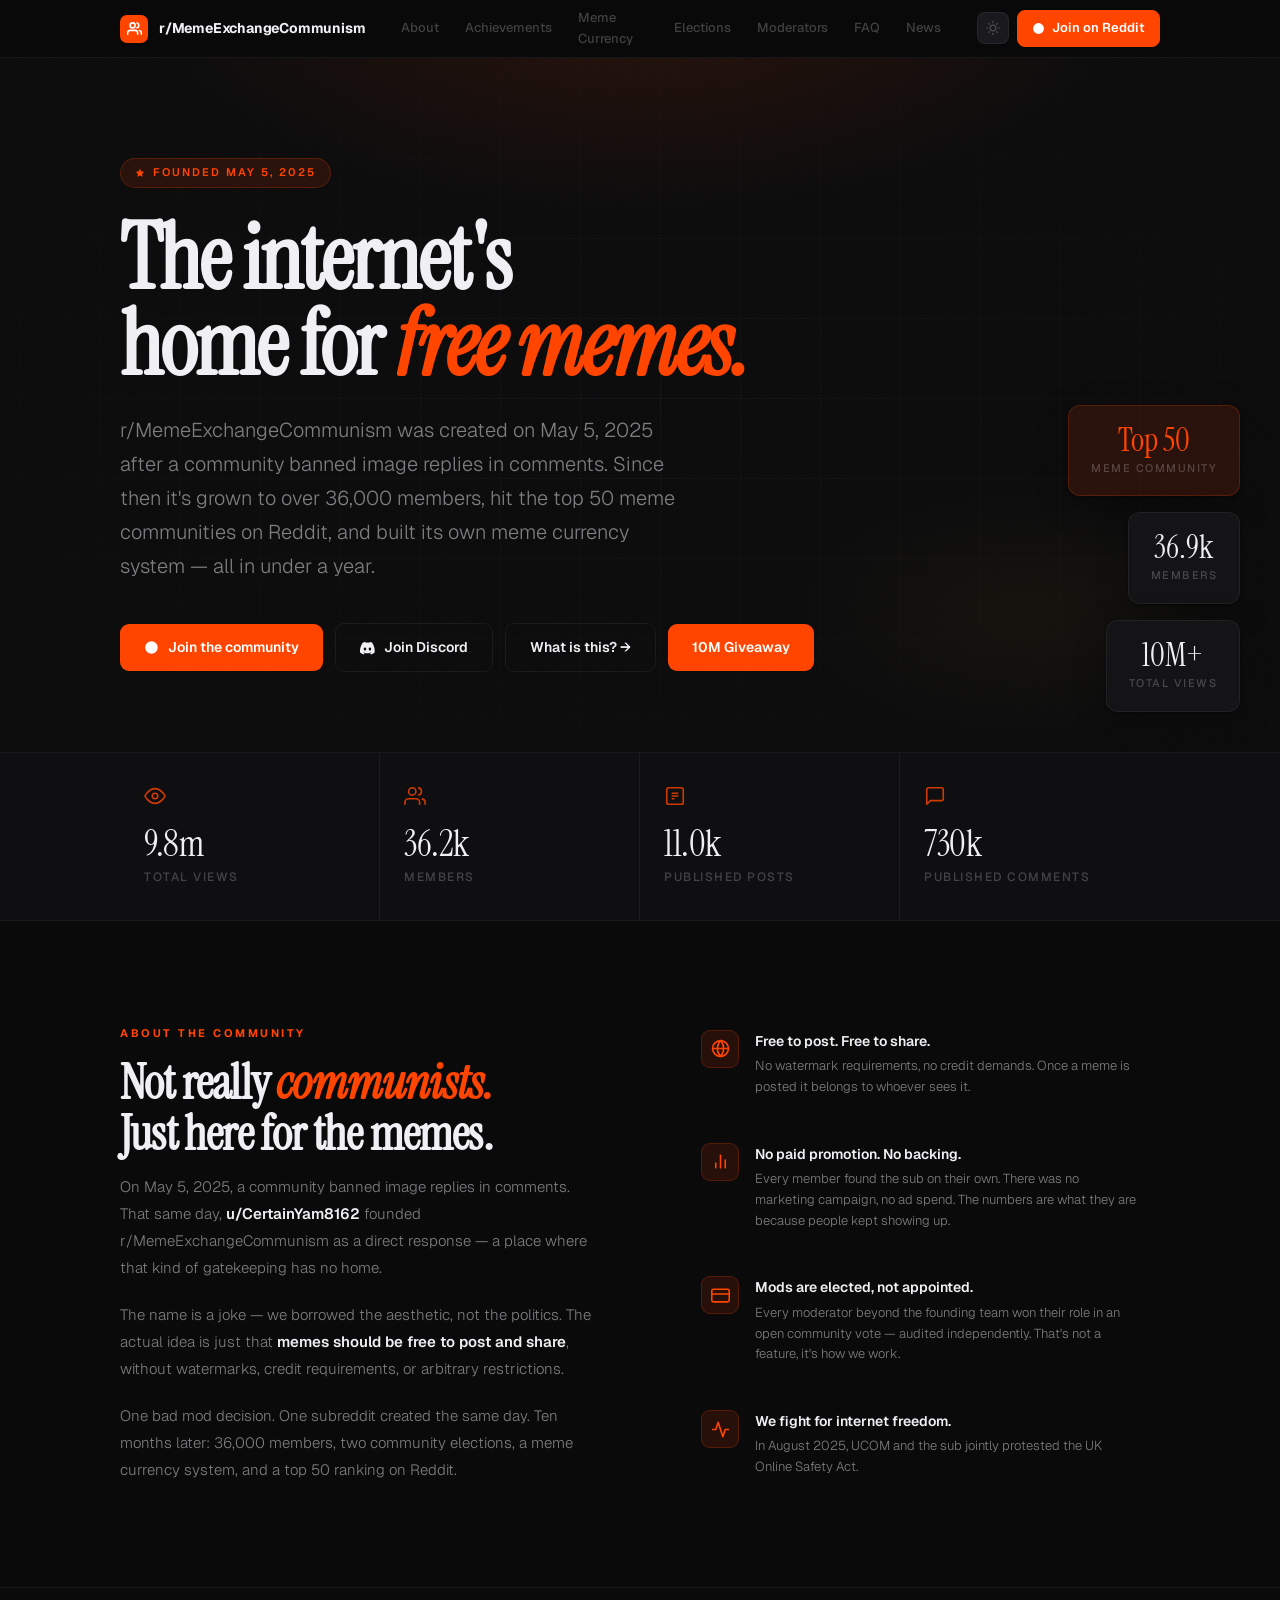
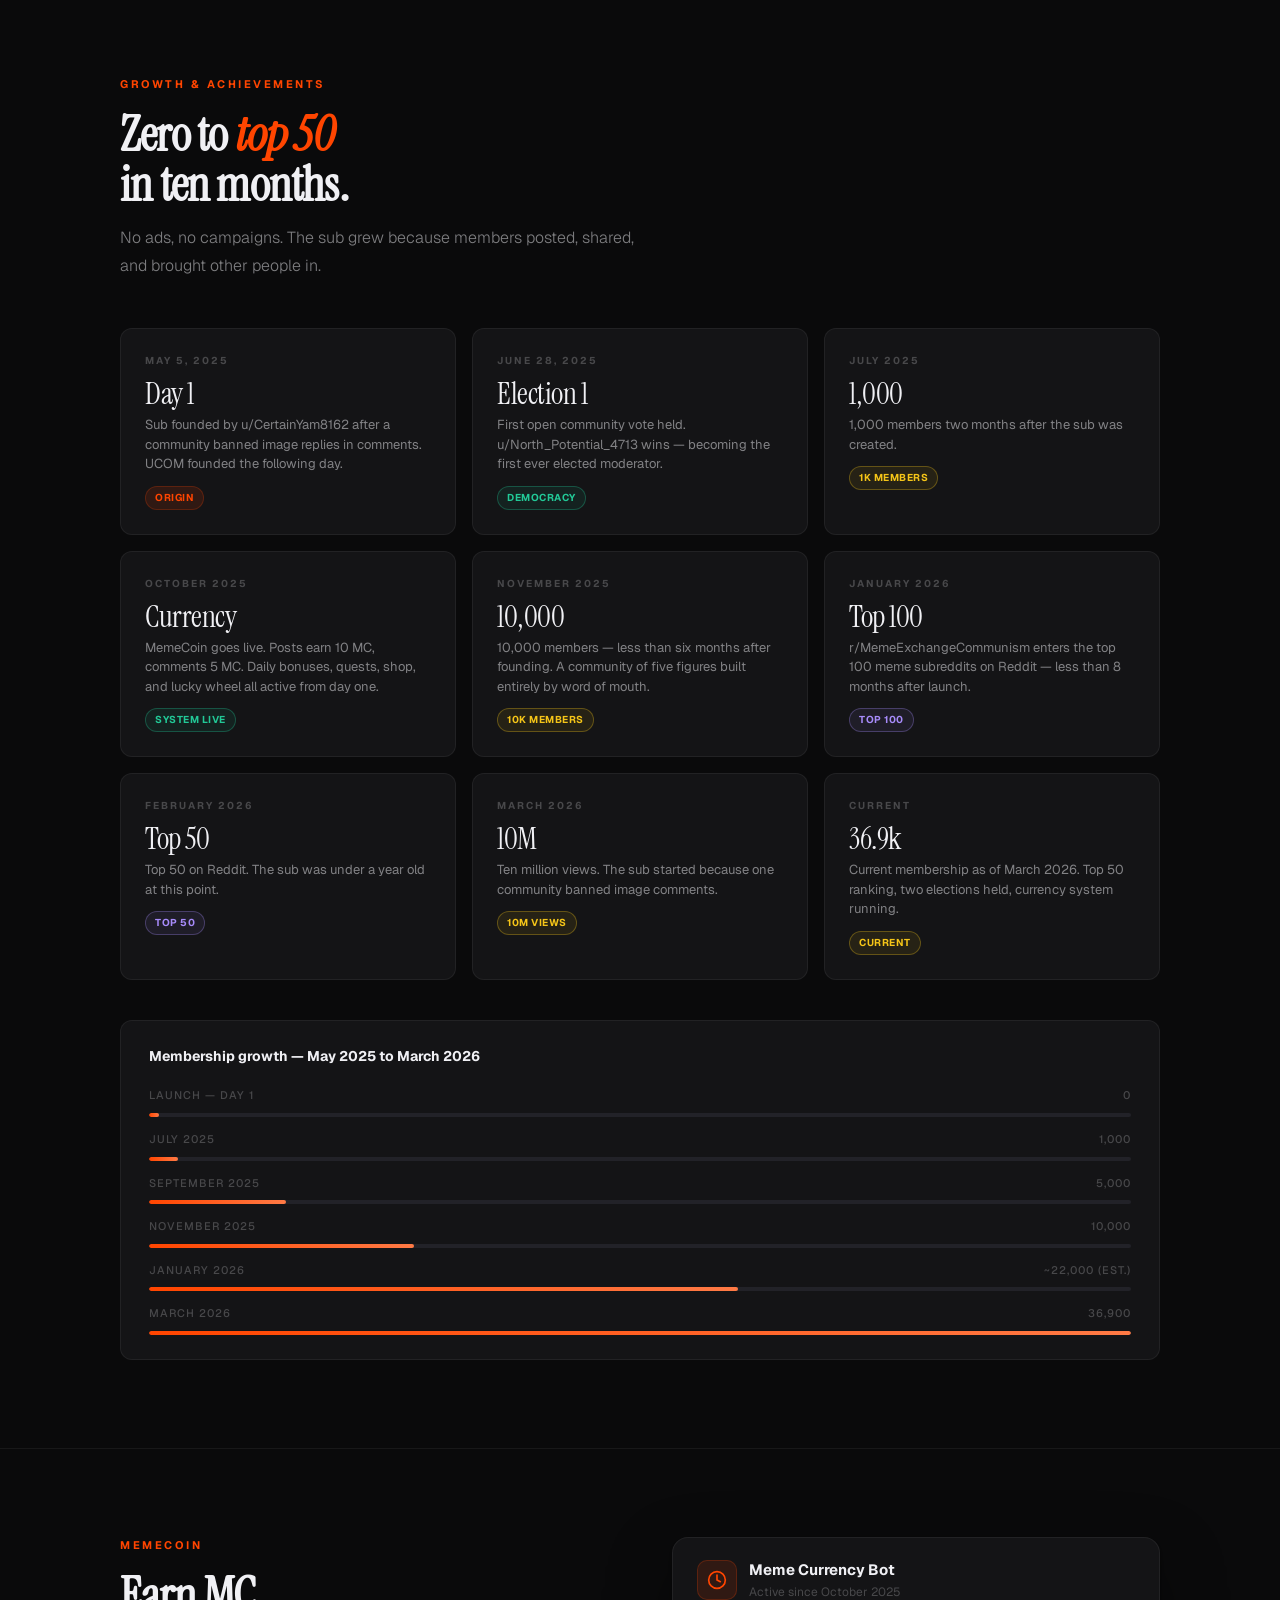
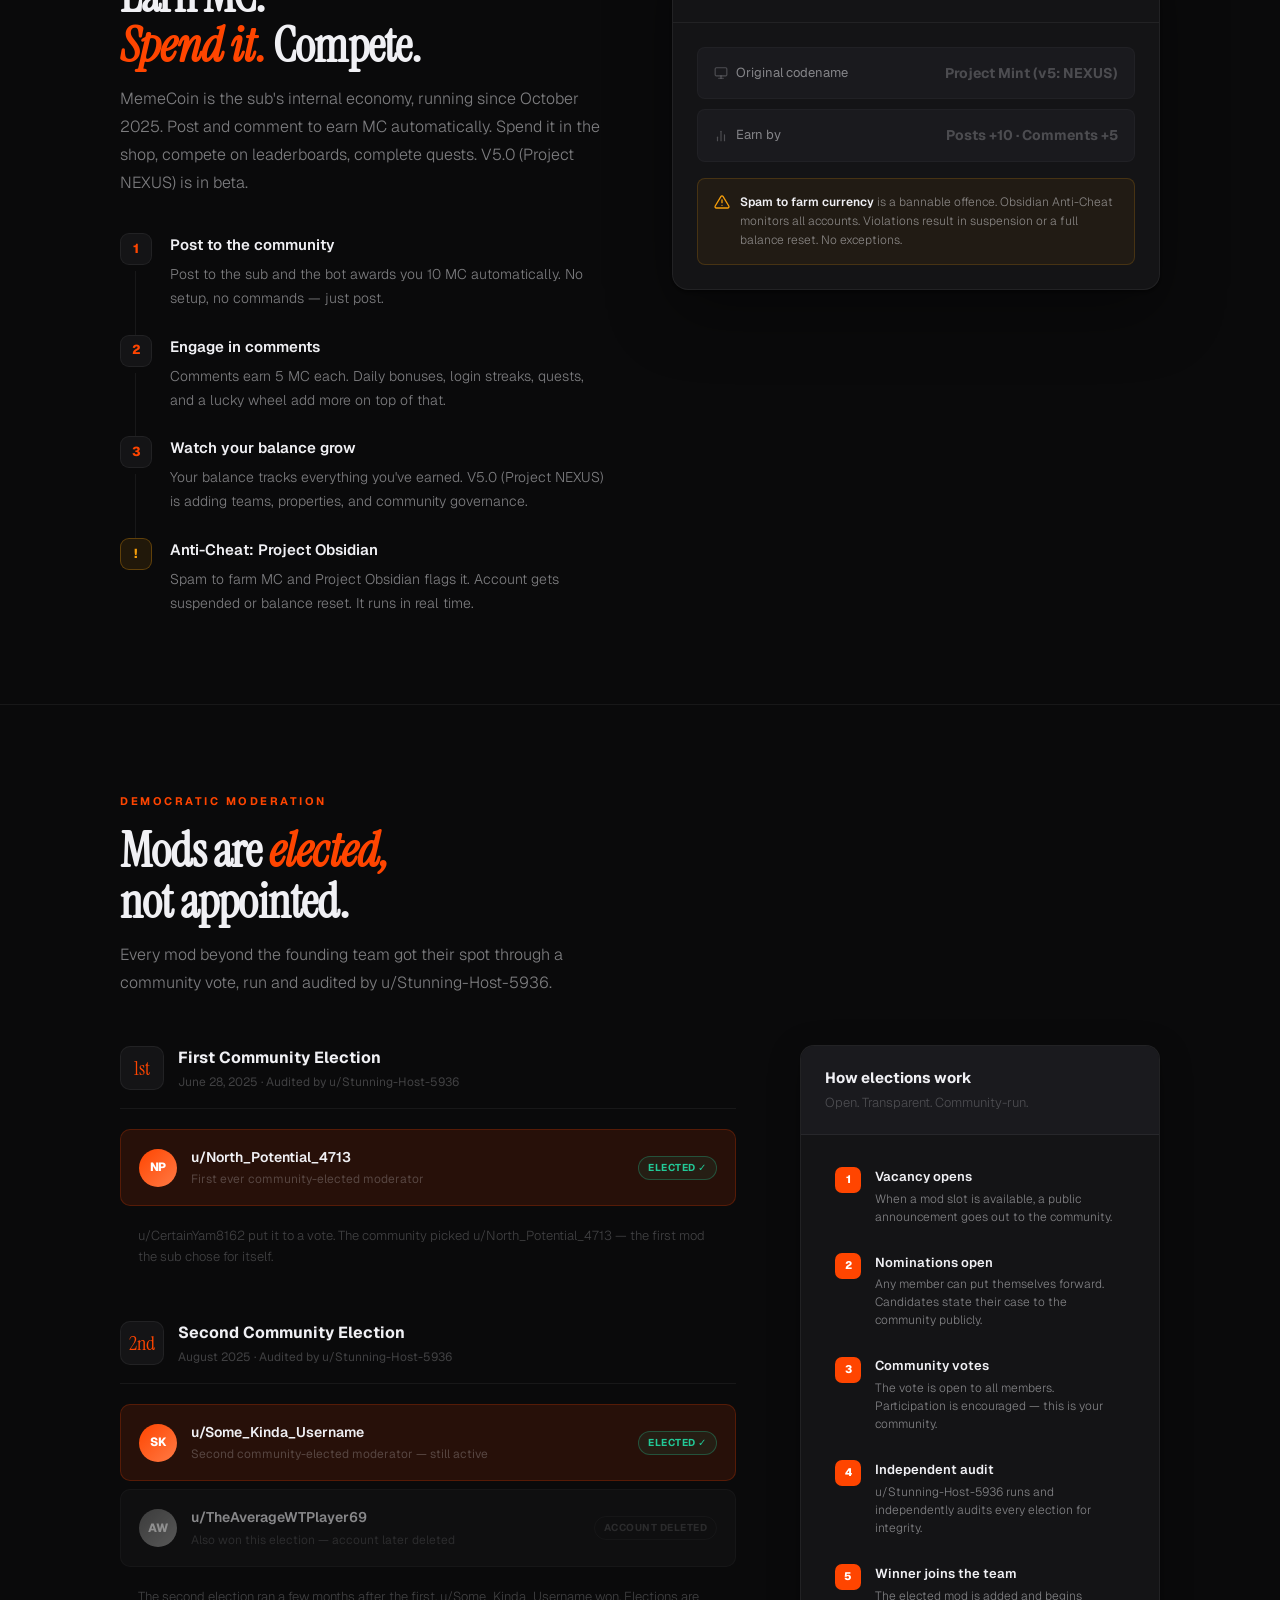
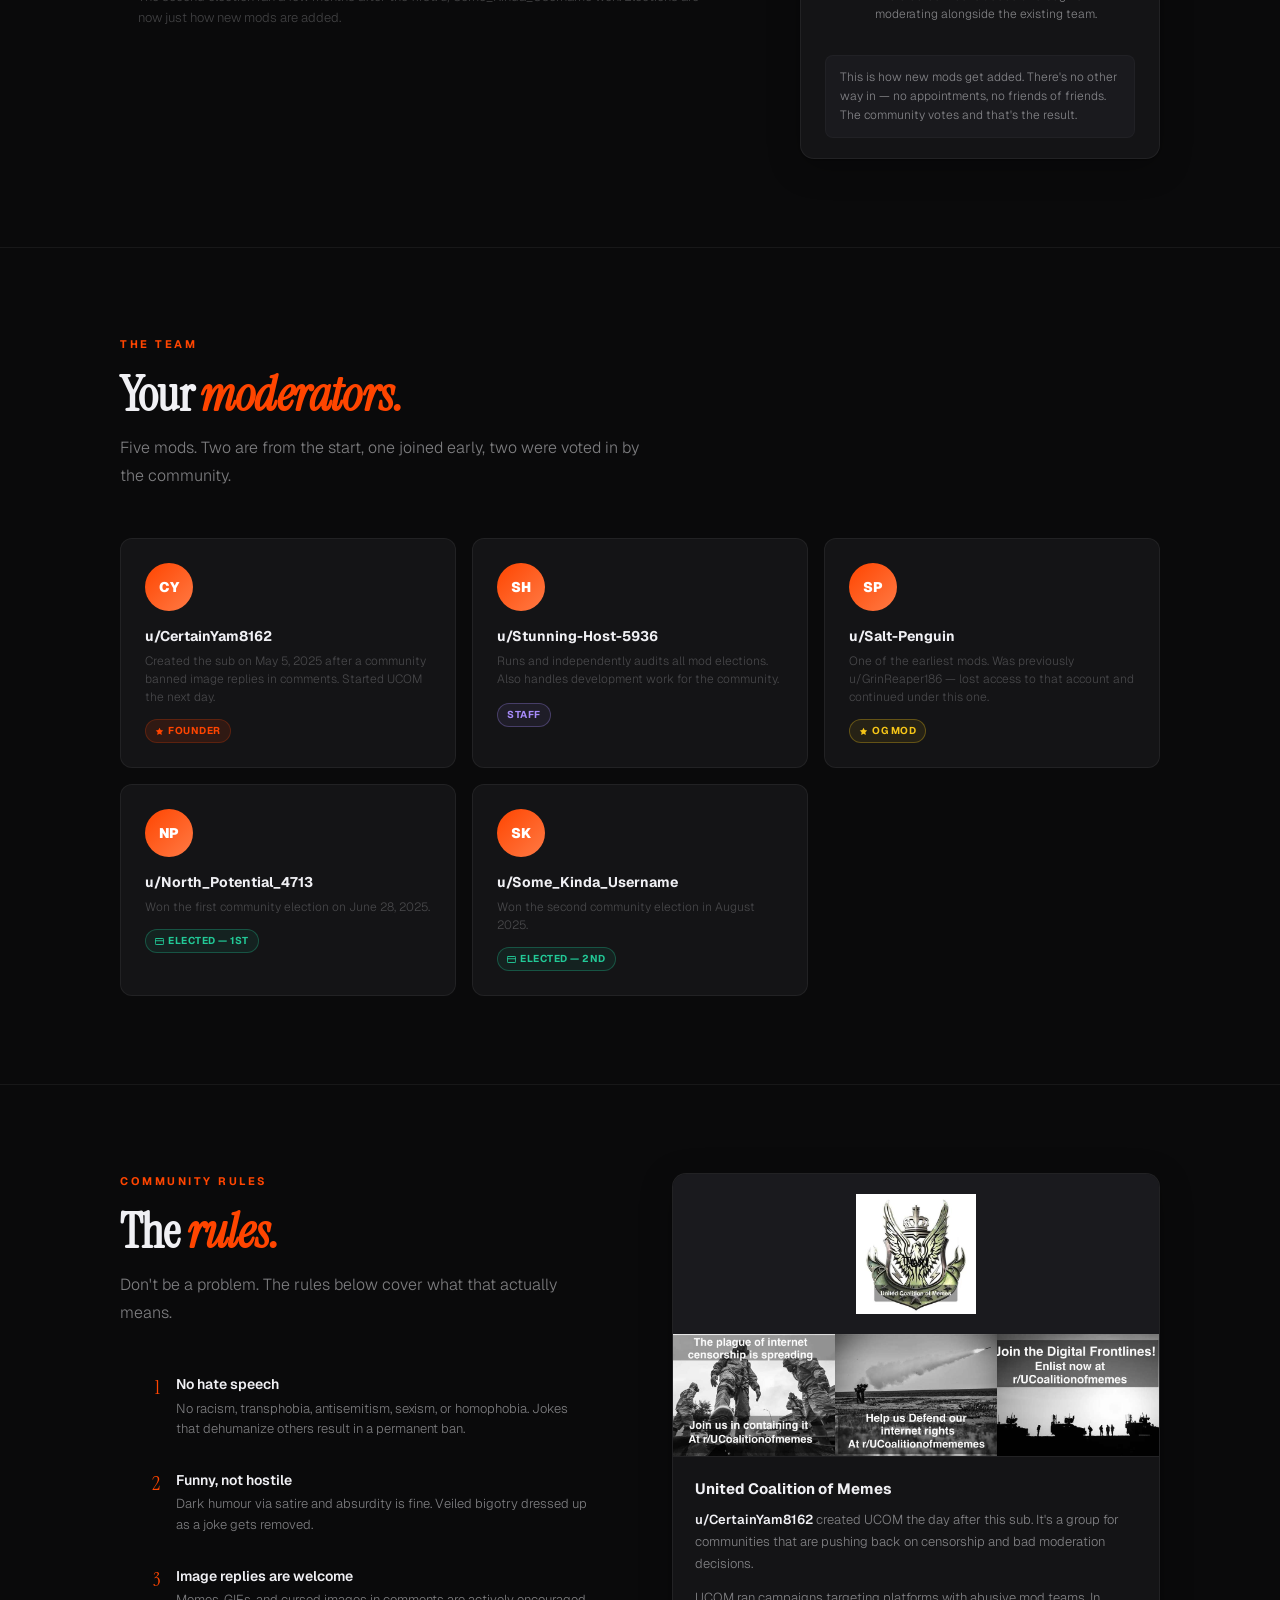
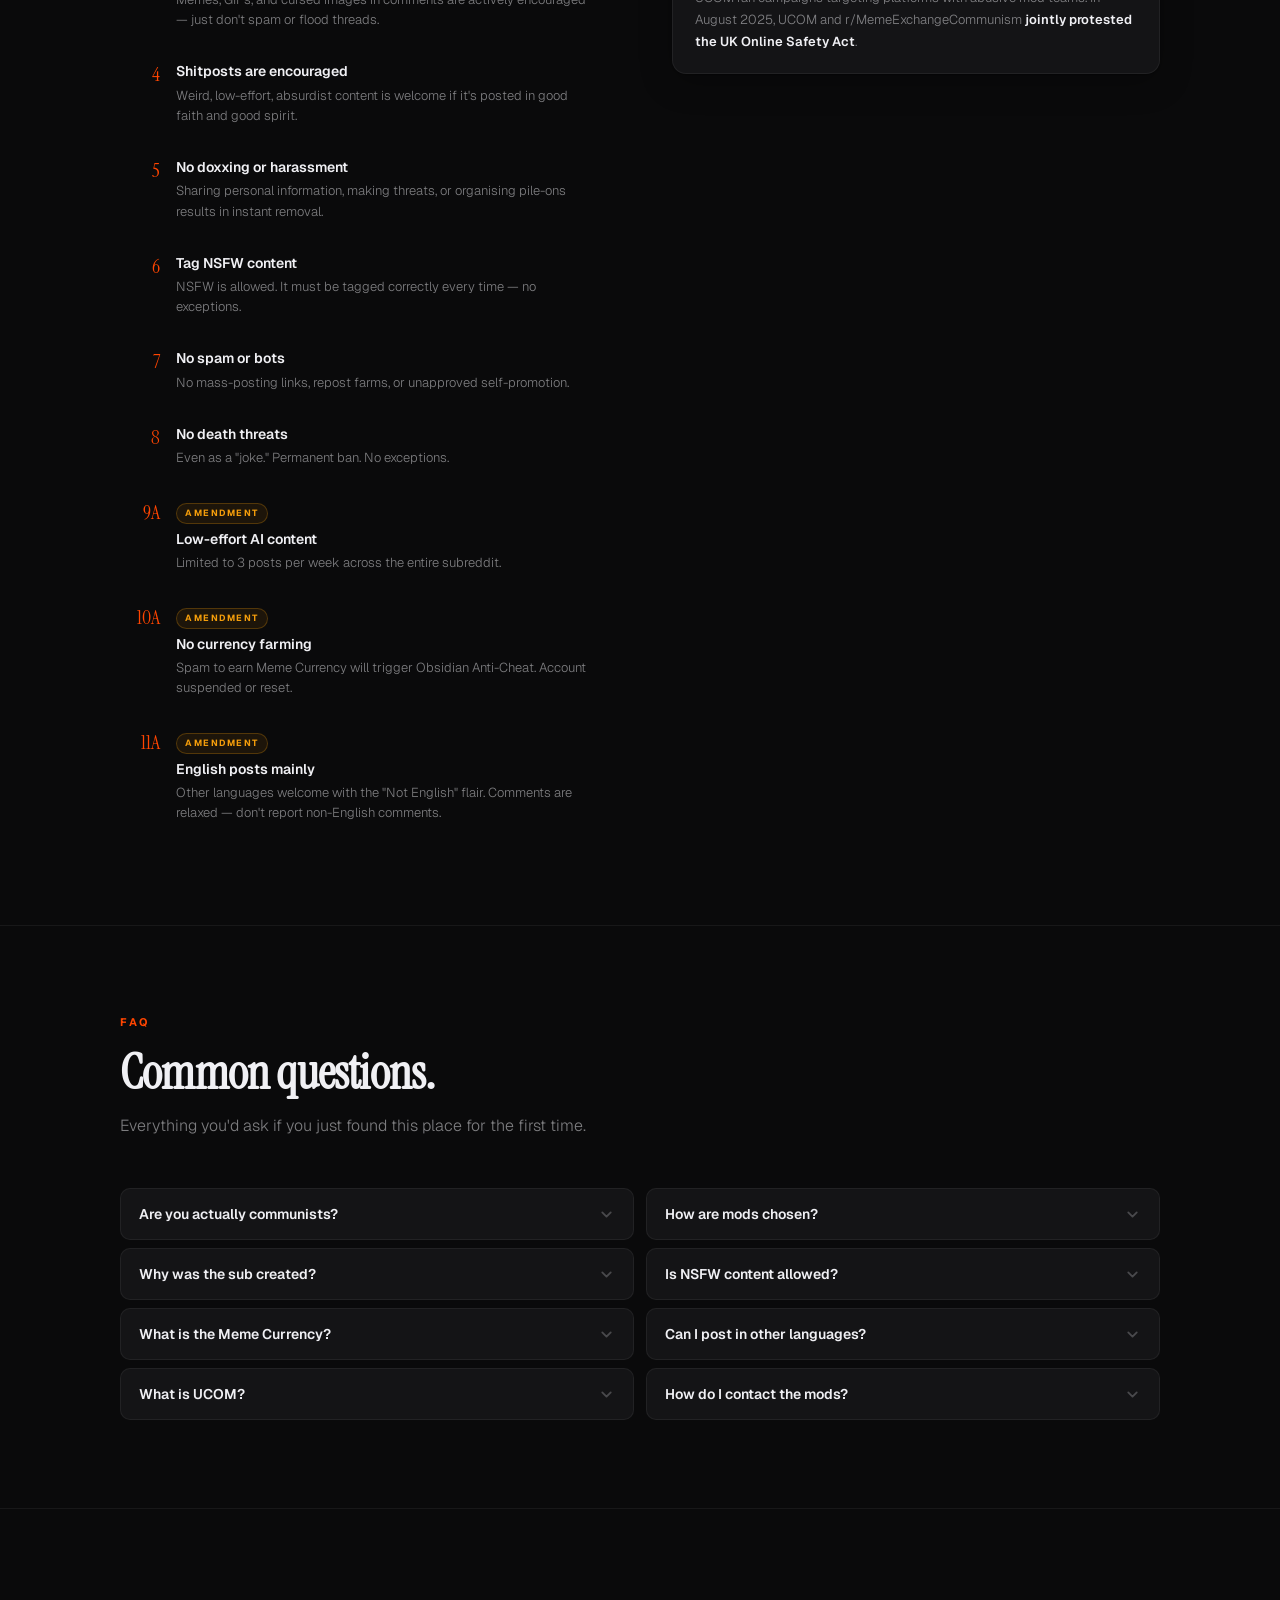
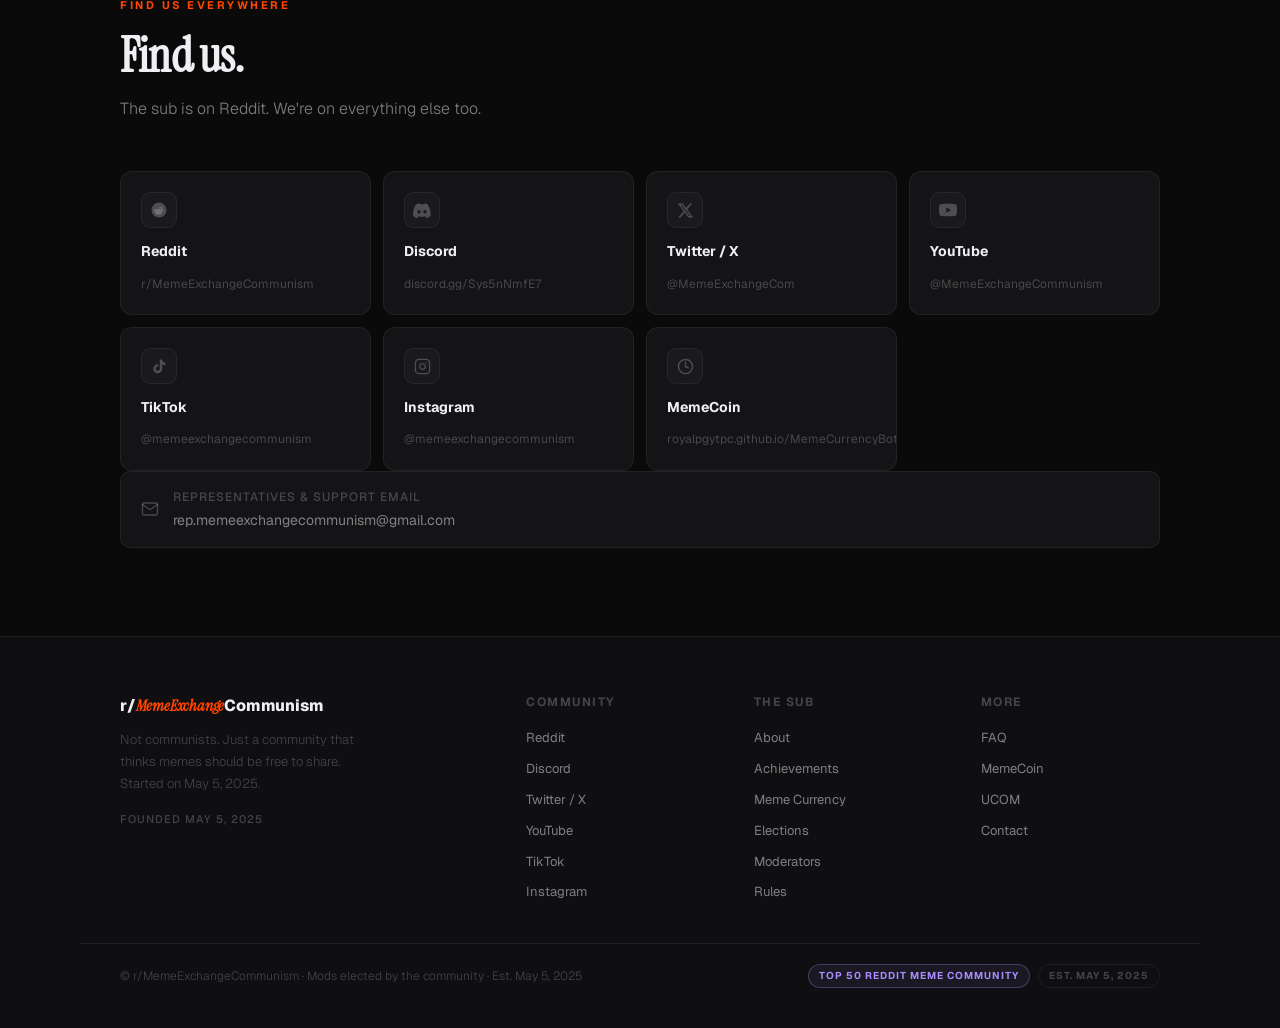
==== commit b9a19e5f: "Update index.html" ====
--- a/docs/index.html
+++ b/docs/index.html
@@ -1,5 +1,5 @@
 <!DOCTYPE html>
-<html lang="en" data-theme="dark" data-seasonal-theme="easter">
+<html lang="en" data-theme="dark" data-seasonal-theme="">
 <head>
 <meta charset="UTF-8">
 <meta name="viewport" content="width=device-width, initial-scale=1.0">
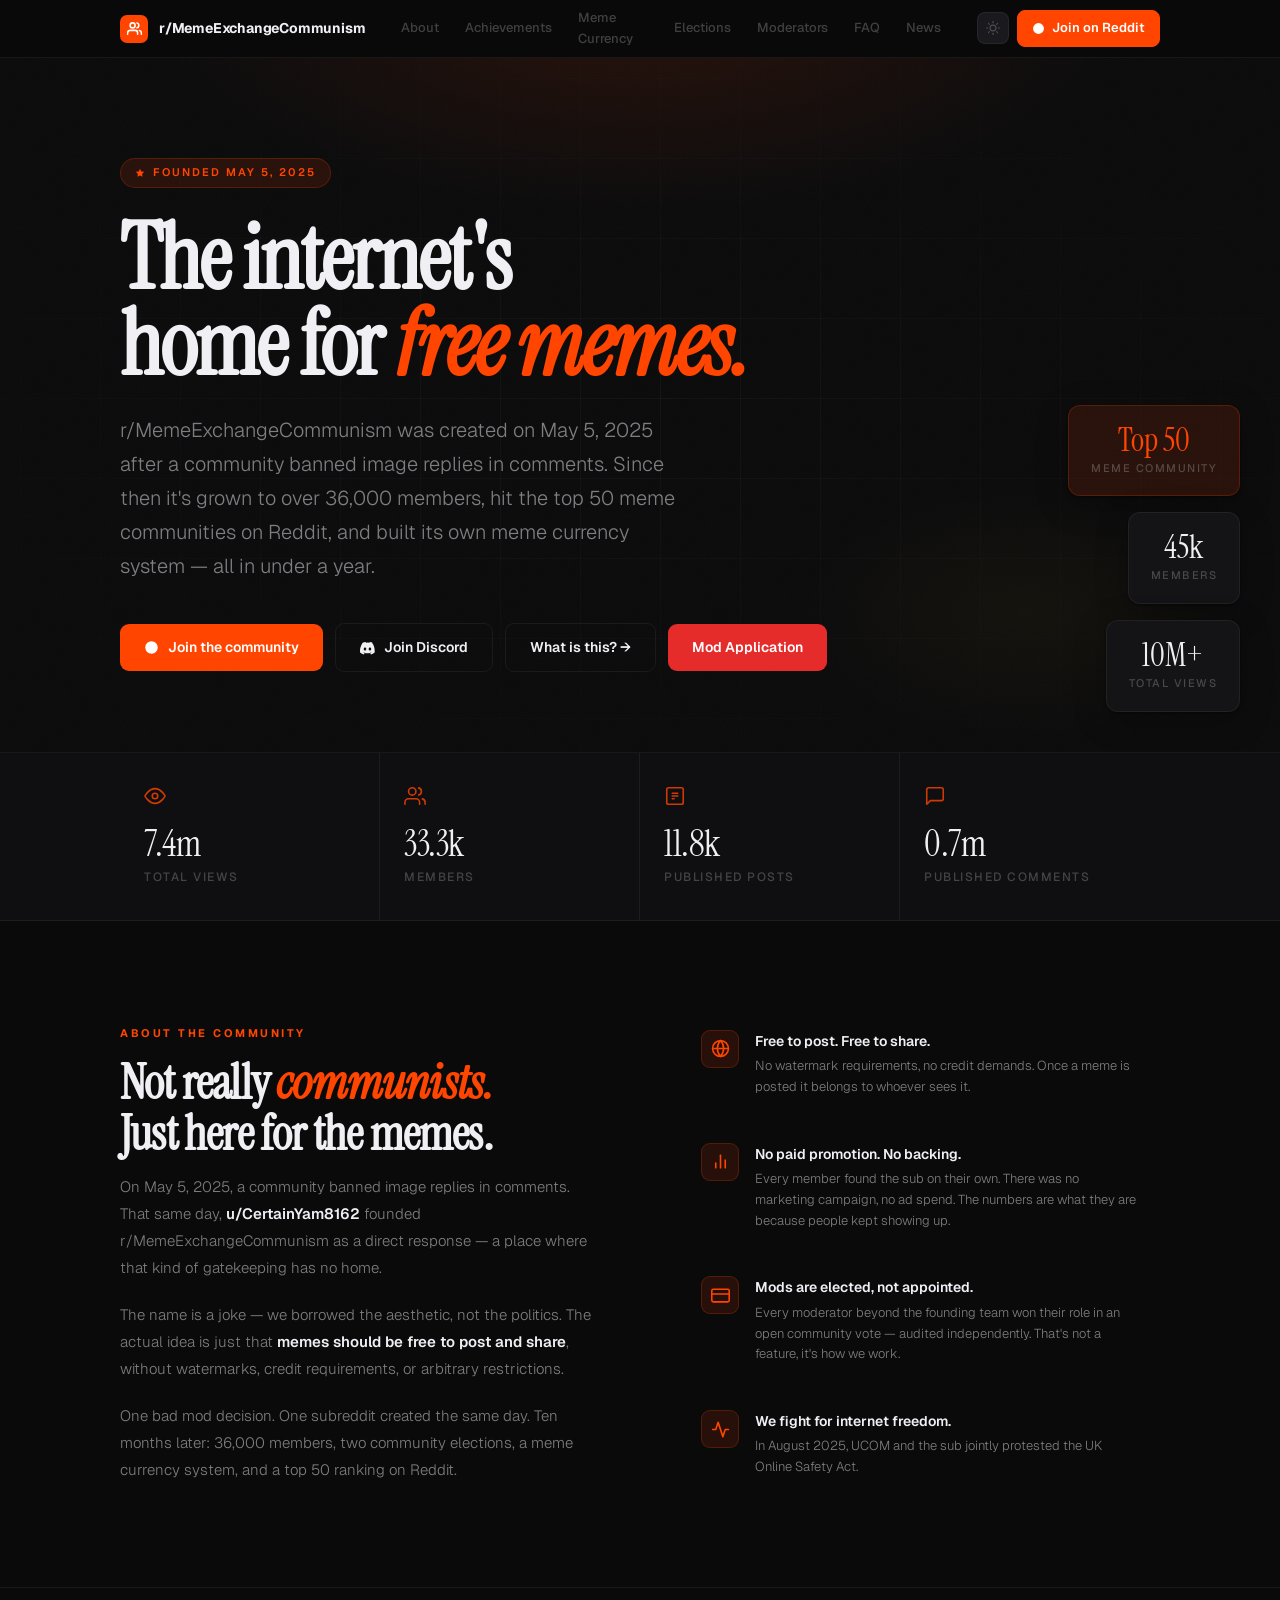
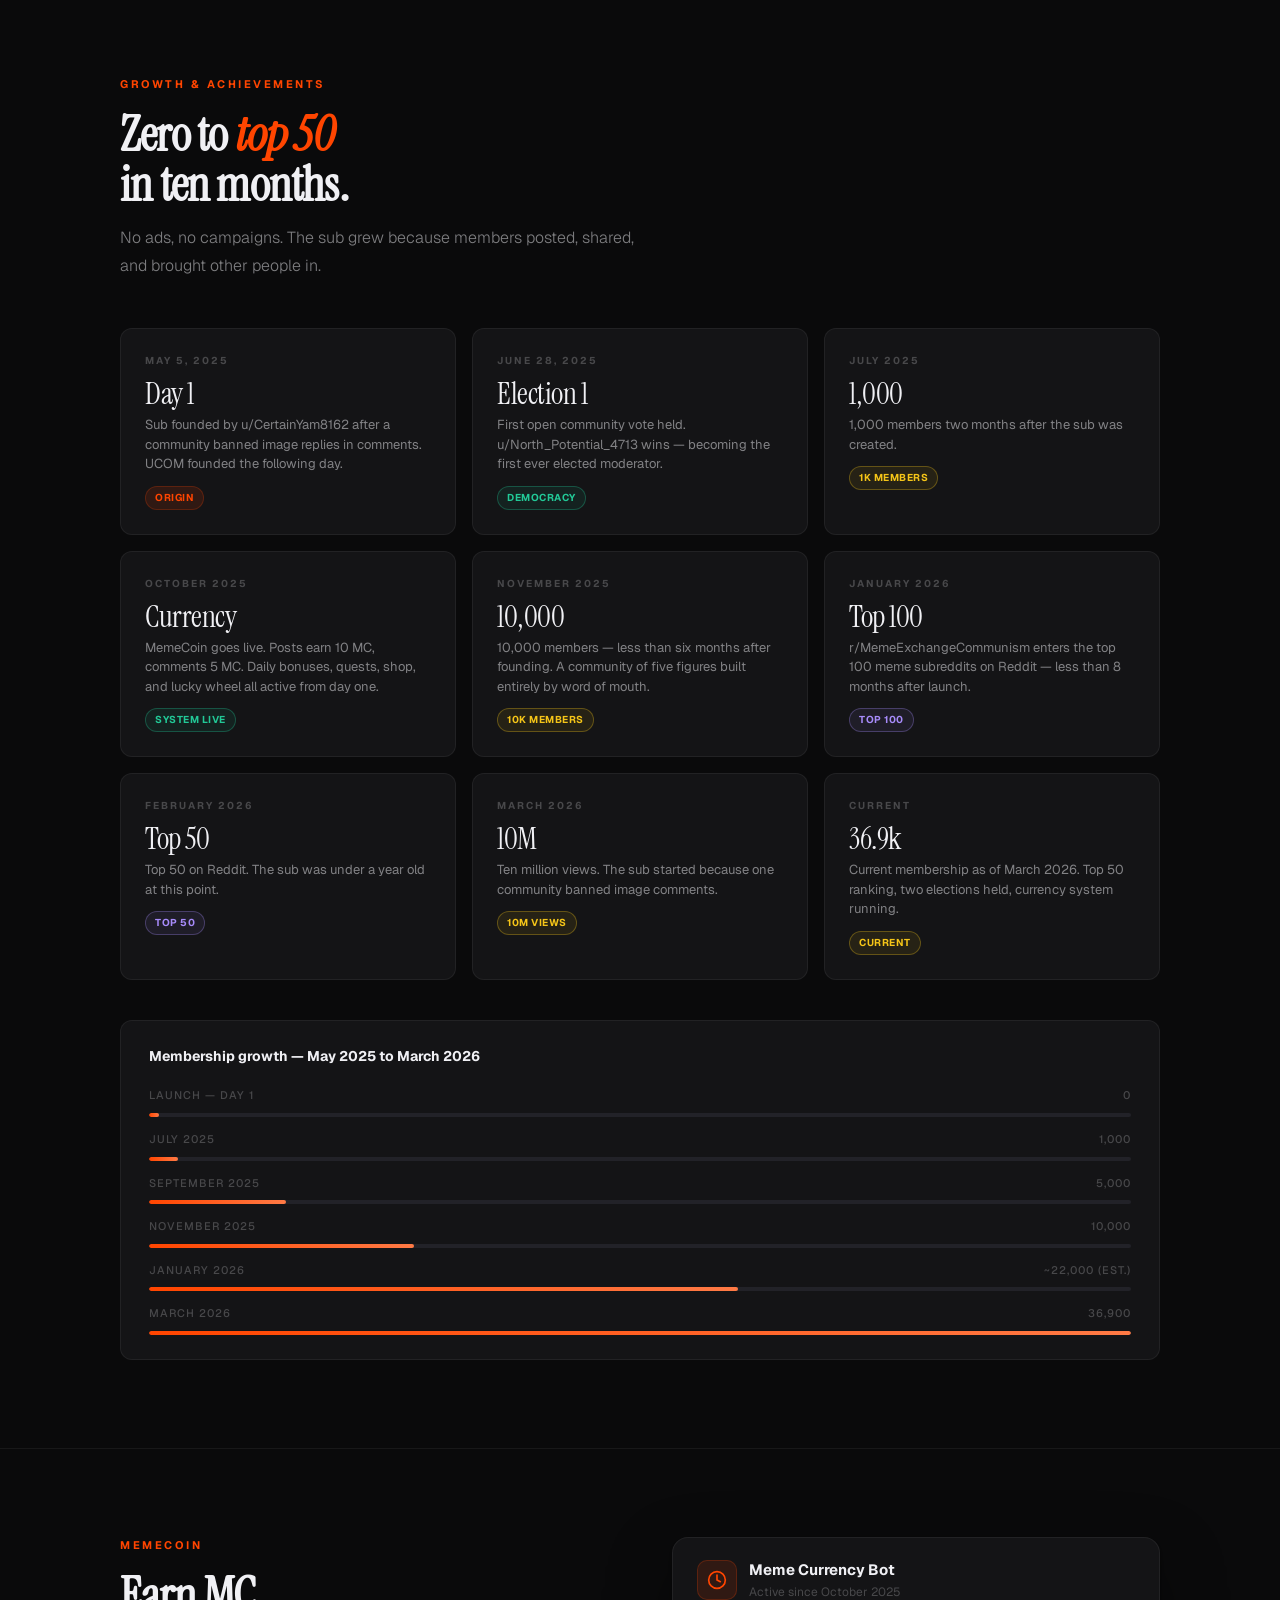
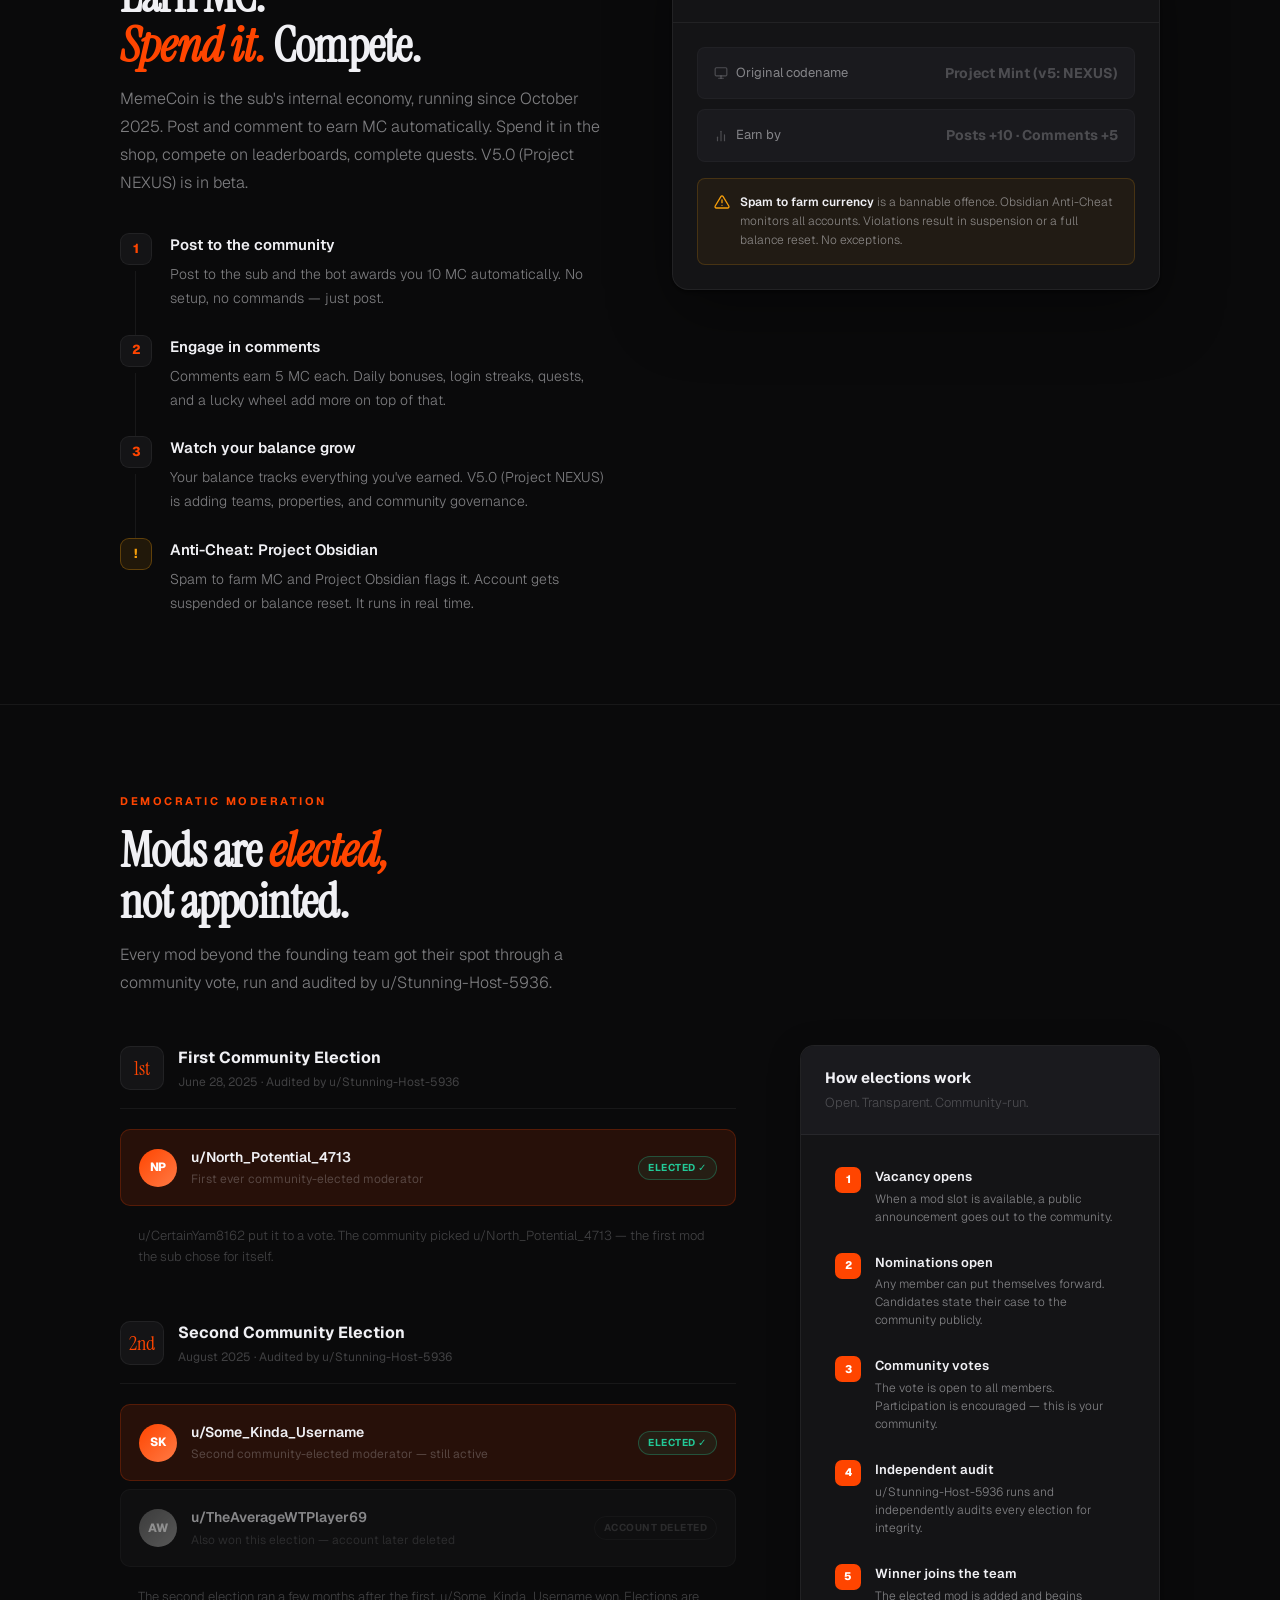
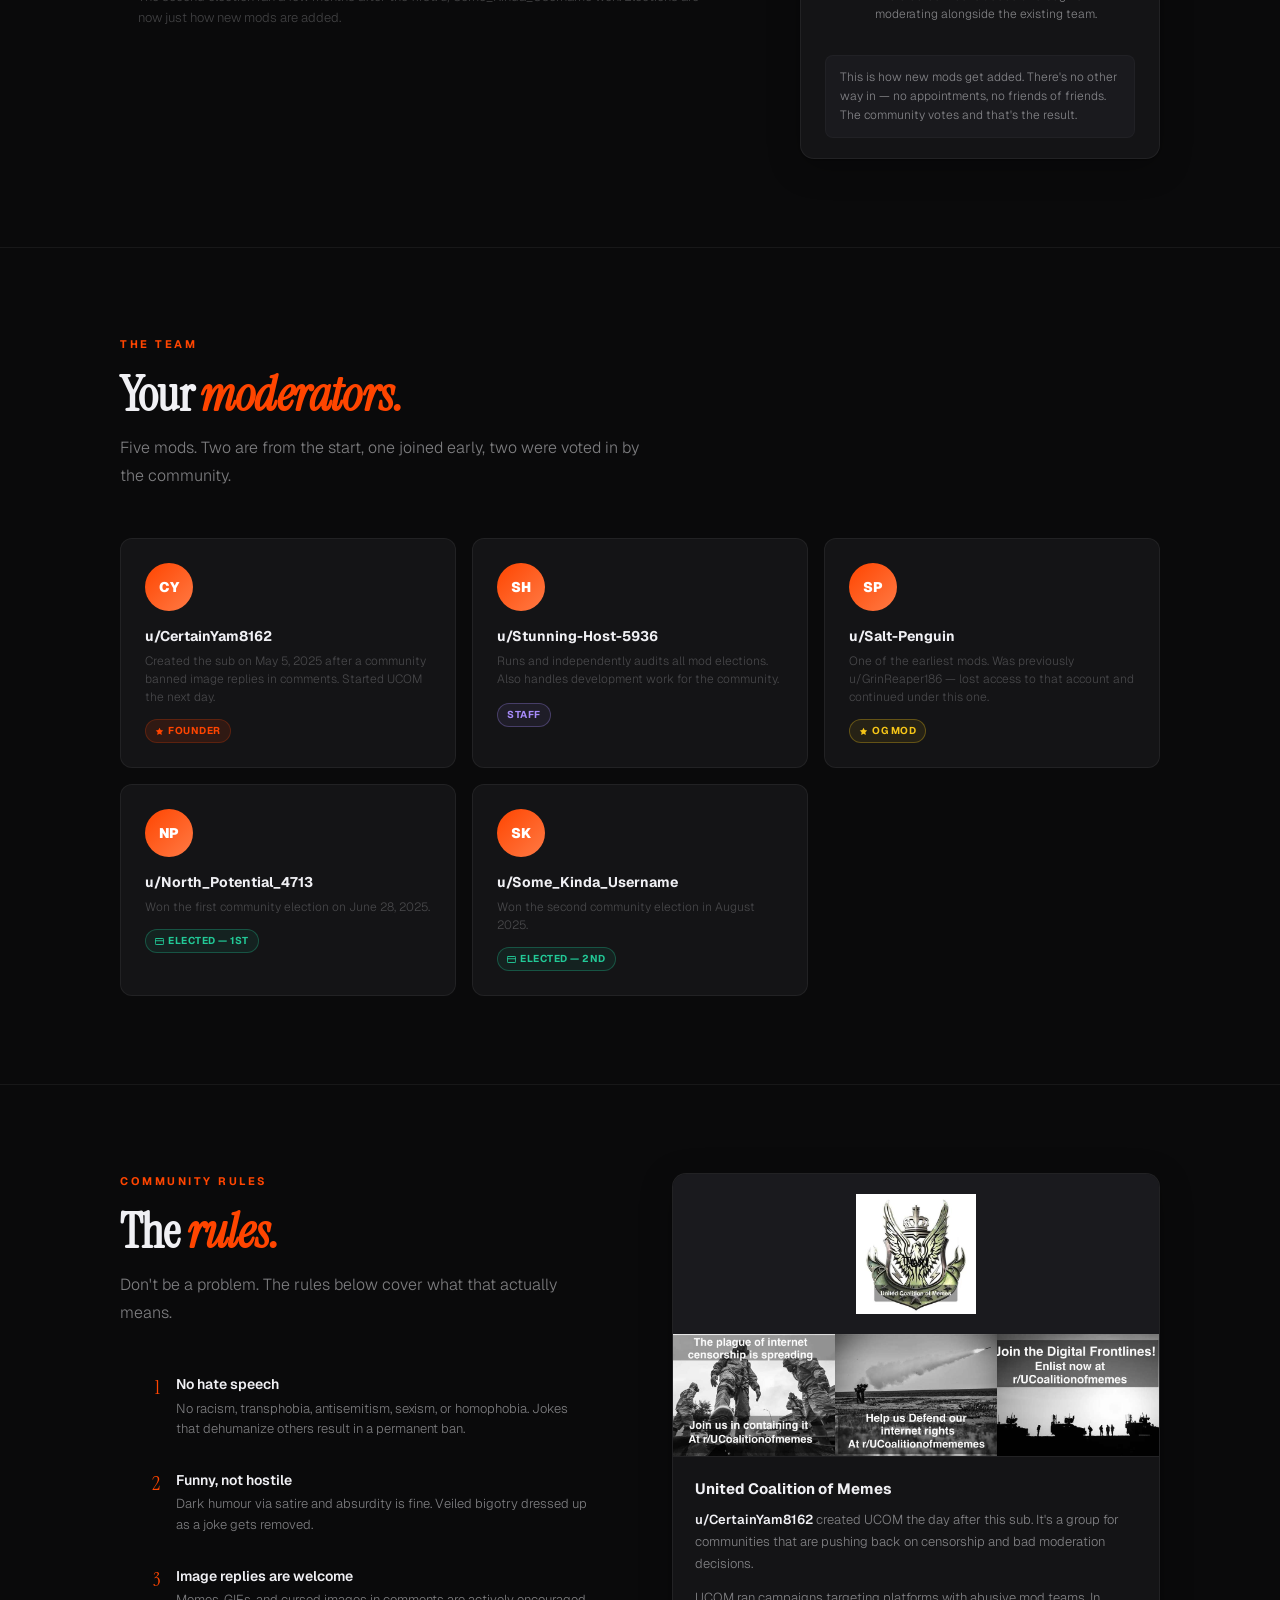
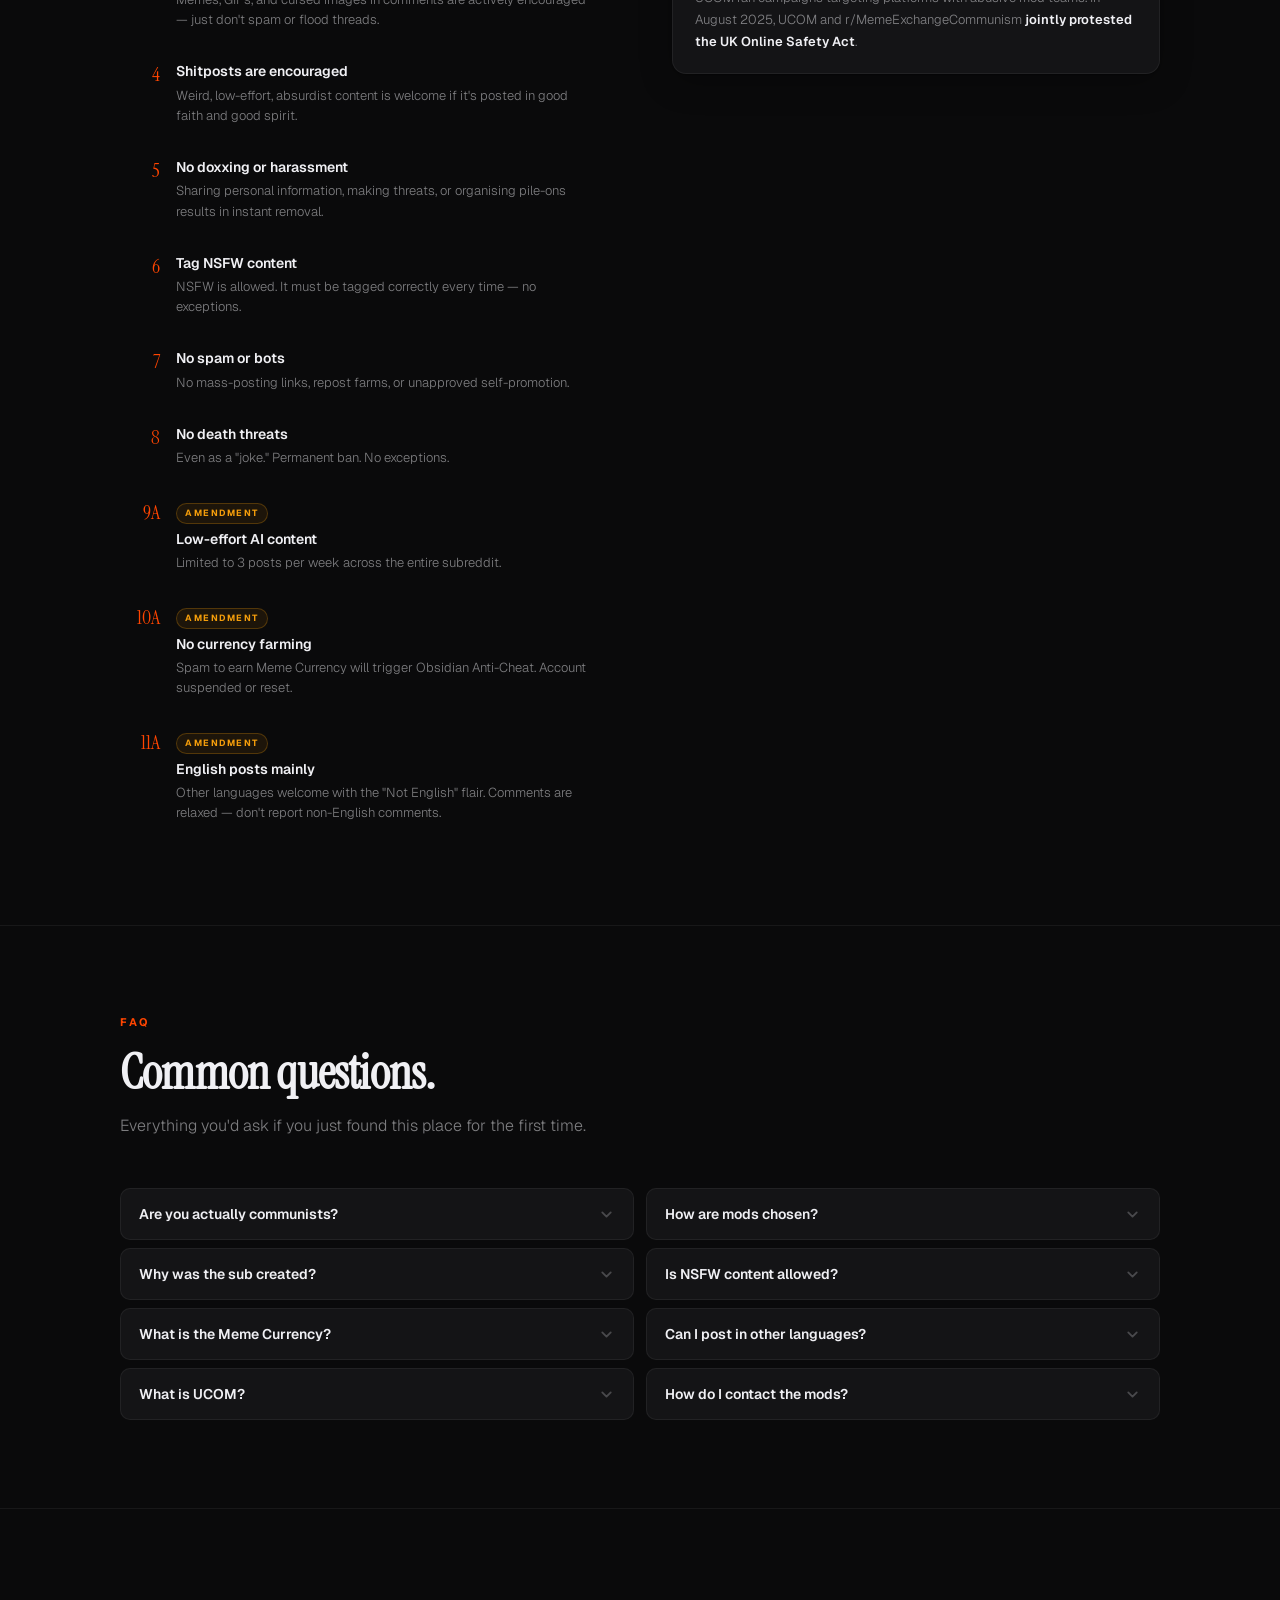
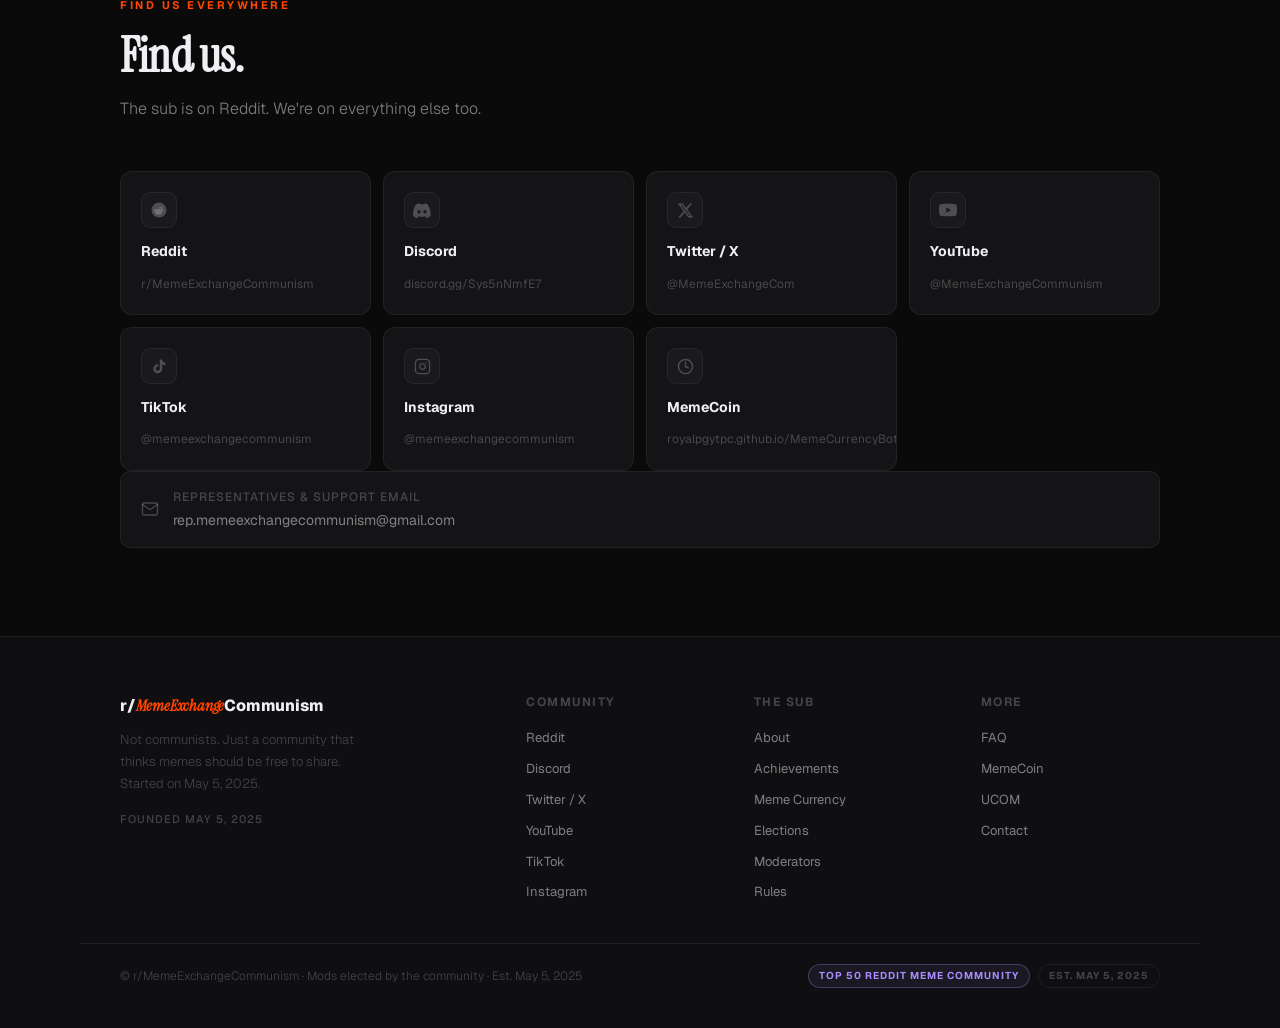
==== commit 585af8c6: "update website" ====
--- a/docs/index.html
+++ b/docs/index.html
@@ -934,7 +934,7 @@
           Join Discord
         </a>
         <a class="hero-cta outline" href="#about">What is this? →</a>
-        <a class="hero-cta solid" href="giveawayform.html" target="_blank">10M Giveaway</a>
+        <a class="hero-cta solid" href="Modapp.html" style="background-color: #e62b2b;" target="_blank">Mod Application</a>
       </div>
     </div>
 
@@ -945,7 +945,7 @@
         <div class="meta-badge-lbl">Meme community</div>
       </div>
       <div class="meta-badge">
-        <div class="meta-badge-num">36.9k</div>
+        <div class="meta-badge-num">45k</div>
         <div class="meta-badge-lbl">Members</div>
       </div>
       <div class="meta-badge">
@@ -968,17 +968,17 @@
     </div>
     <div class="stat">
       <svg class="stat-icon" width="22" height="22" viewBox="0 0 24 24" fill="none" stroke="currentColor" stroke-width="1.75" stroke-linecap="round" stroke-linejoin="round"><path d="M17 21v-2a4 4 0 0 0-4-4H5a4 4 0 0 0-4 4v2"/><circle cx="9" cy="7" r="4"/><path d="M23 21v-2a4 4 0 0 0-3-3.87"/><path d="M16 3.13a4 4 0 0 1 0 7.75"/></svg>
-      <div class="stat-n" data-target="36900" data-div="1000" data-dec="1" data-suf="k">36.9k</div>
+      <div class="stat-n" data-target="45000" data-div="1000" data-dec="1" data-suf="k">45k</div>
       <div class="stat-l">Members</div>
     </div>
     <div class="stat">
       <svg class="stat-icon" width="22" height="22" viewBox="0 0 24 24" fill="none" stroke="currentColor" stroke-width="1.75" stroke-linecap="round" stroke-linejoin="round"><rect x="3" y="3" width="18" height="18" rx="2"/><line x1="9" y1="9" x2="15" y2="9"/><line x1="9" y1="12" x2="15" y2="12"/><line x1="9" y1="15" x2="11" y2="15"/></svg>
-      <div class="stat-n" data-target="11200" data-div="1000" data-dec="1" data-suf="k">11.2k</div>
+      <div class="stat-n" data-target="16000" data-div="1000" data-dec="1" data-suf="k">16k</div>
       <div class="stat-l">Published posts</div>
     </div>
     <div class="stat">
       <svg class="stat-icon" width="22" height="22" viewBox="0 0 24 24" fill="none" stroke="currentColor" stroke-width="1.75" stroke-linecap="round" stroke-linejoin="round"><path d="M21 15a2 2 0 0 1-2 2H7l-4 4V5a2 2 0 0 1 2-2h14a2 2 0 0 1 2 2z"/></svg>
-      <div class="stat-n" data-target="745000" data-div="1000" data-dec="0" data-suf="k">745k</div>
+      <div class="stat-n" data-target="100000" data-div="100000" data-dec="1" data-suf="m">1.0m+</div>
       <div class="stat-l">Published comments</div>
     </div>
   </div>
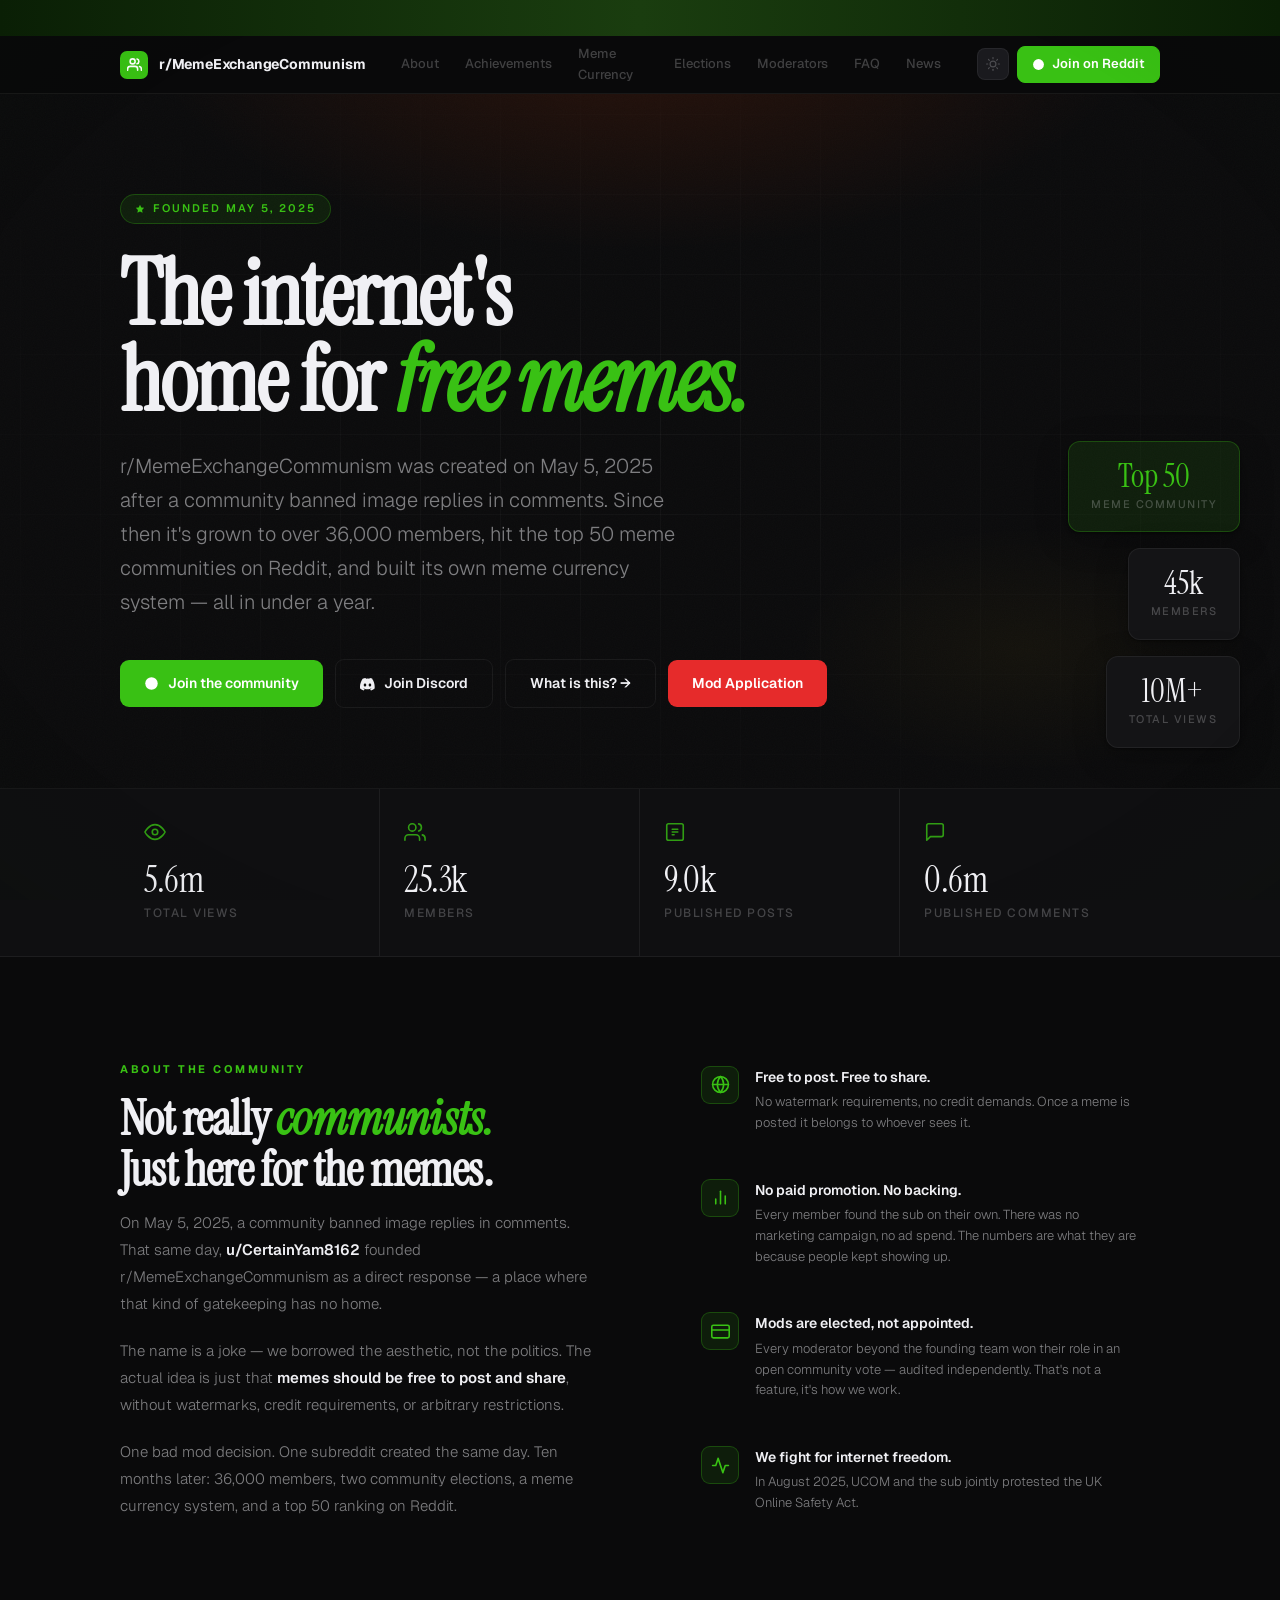
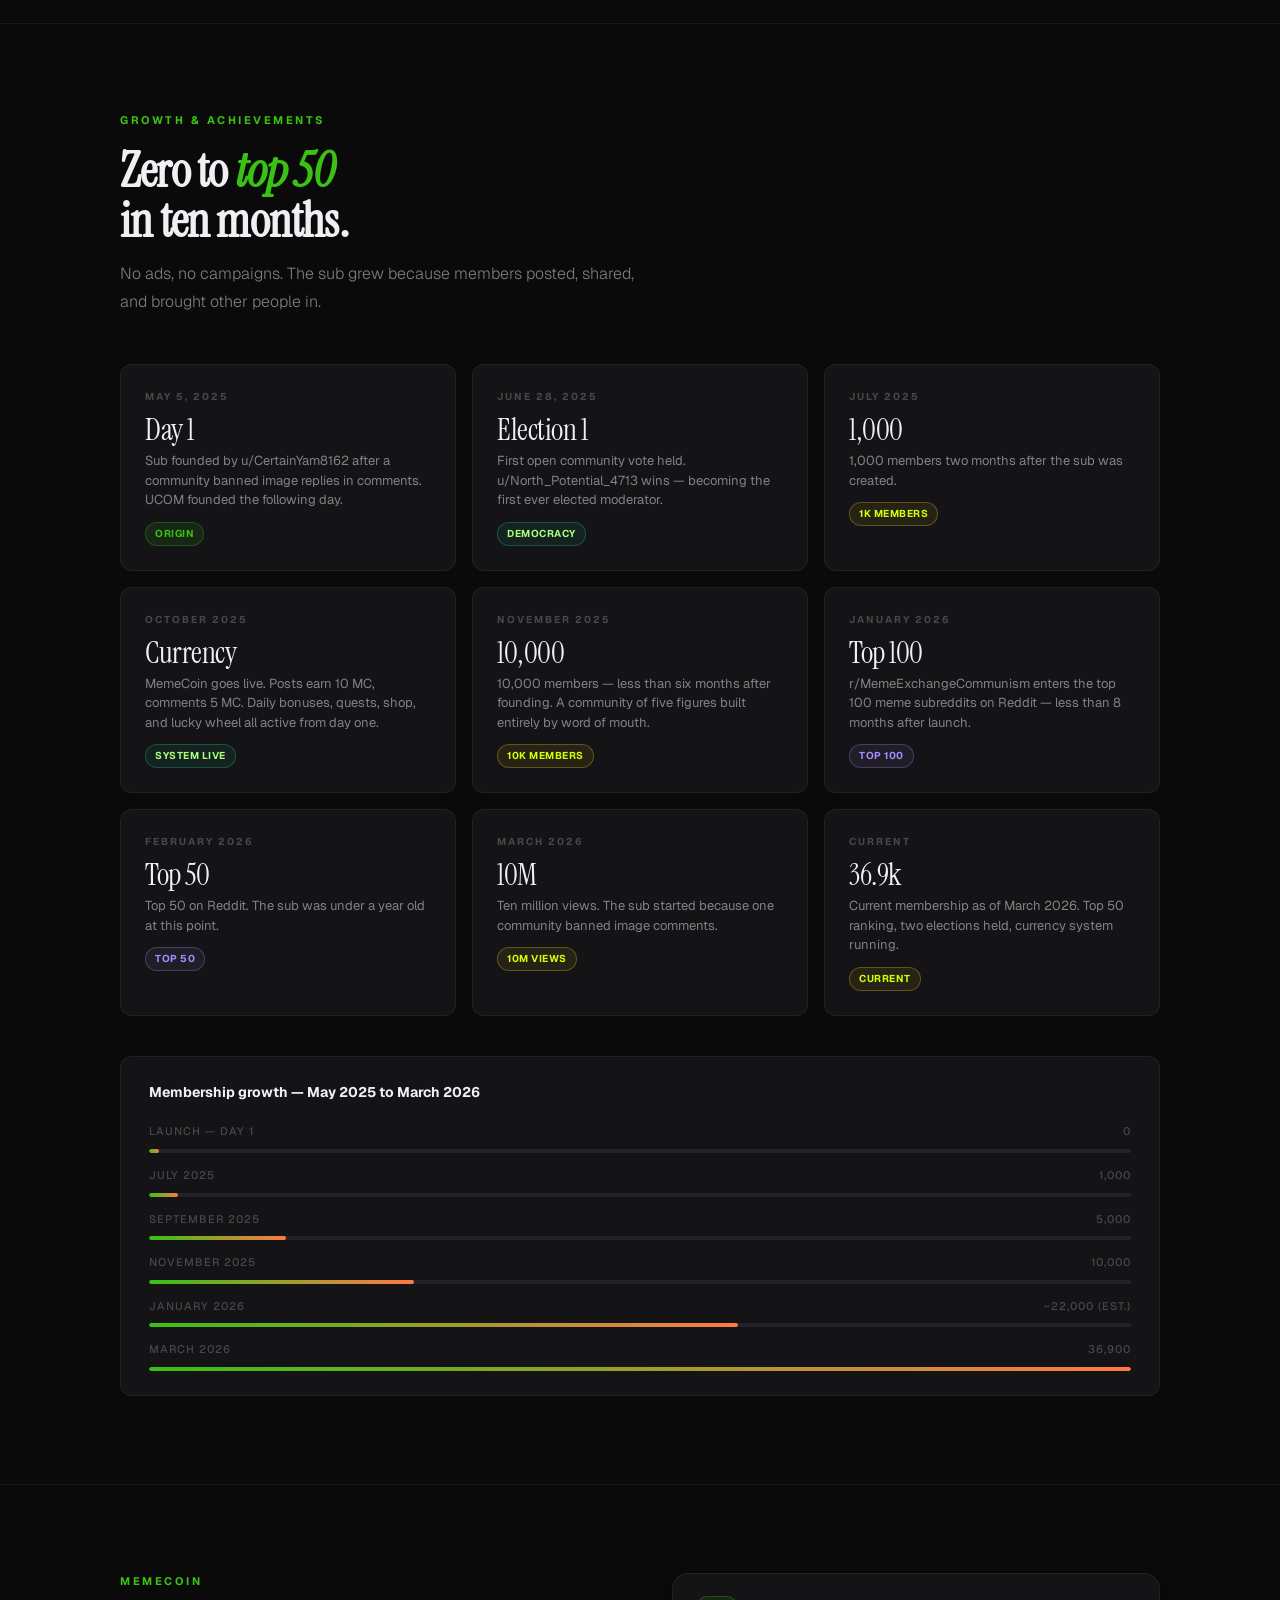
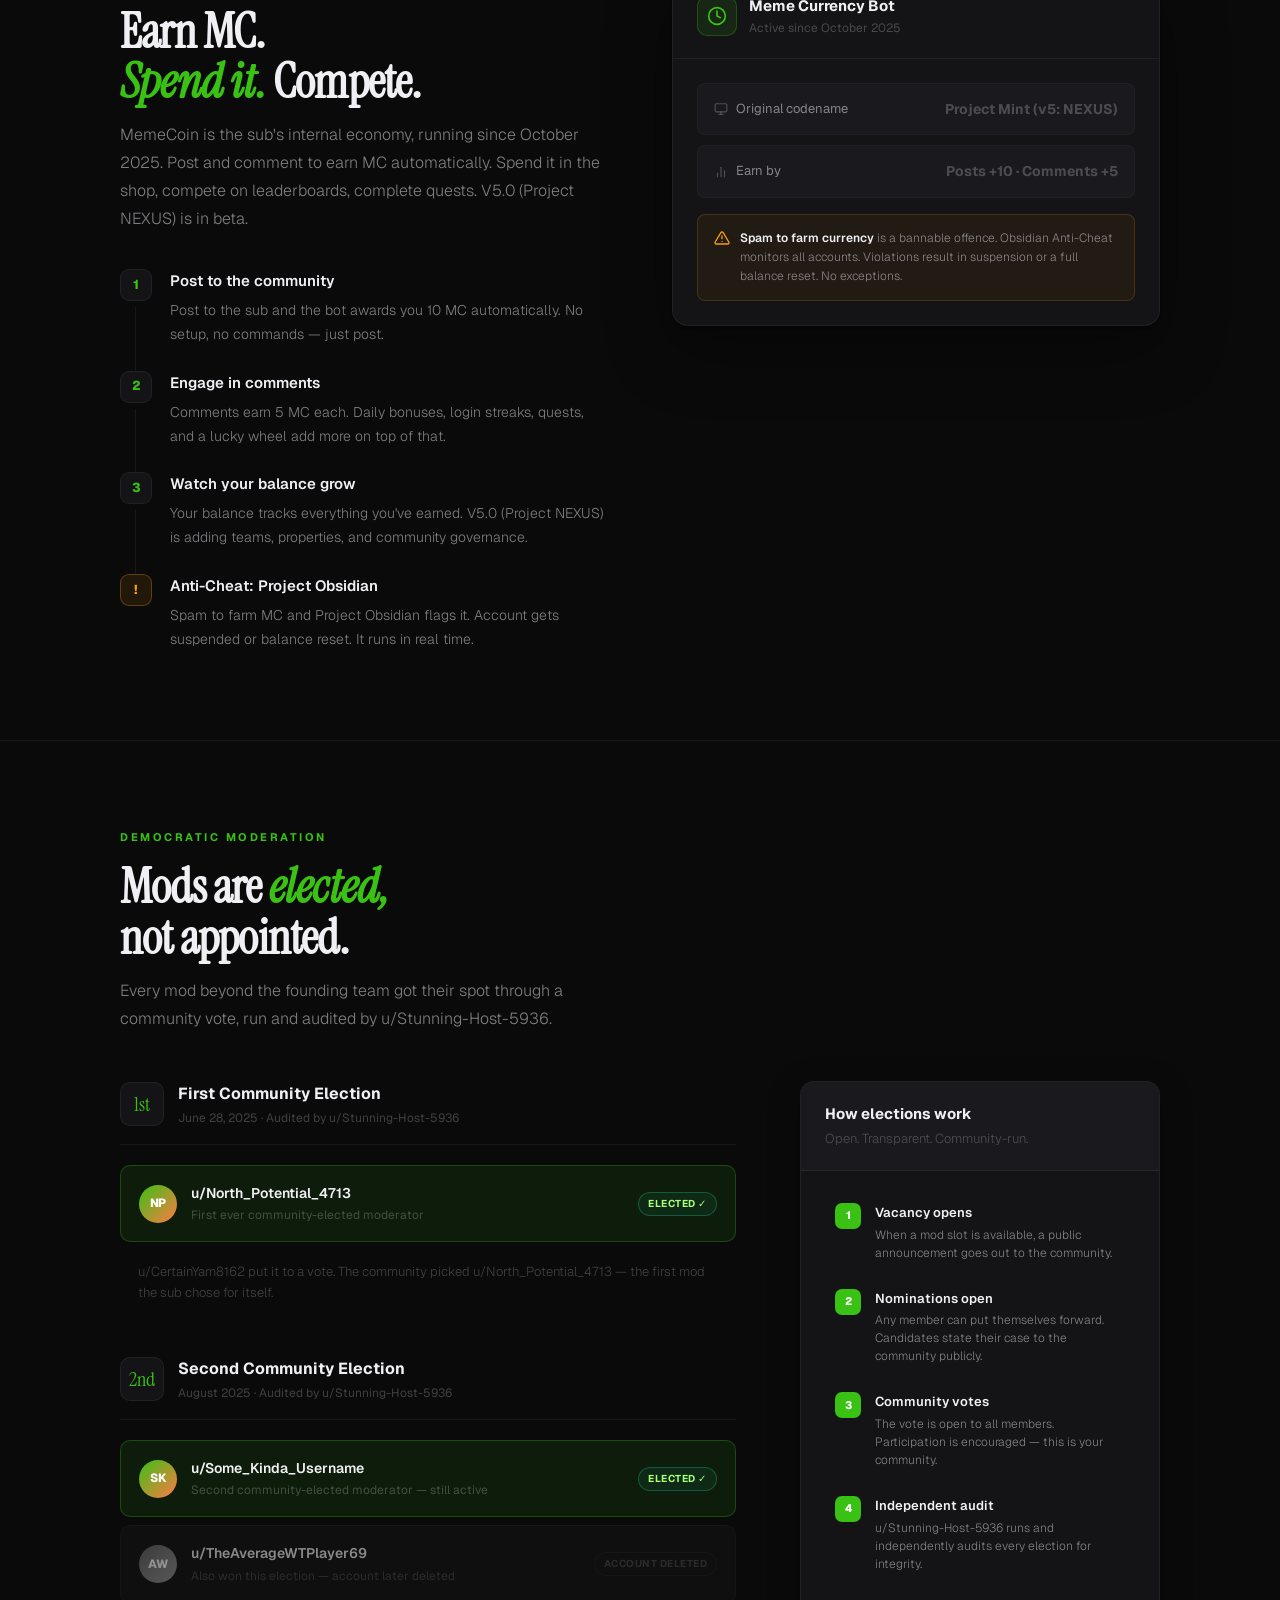
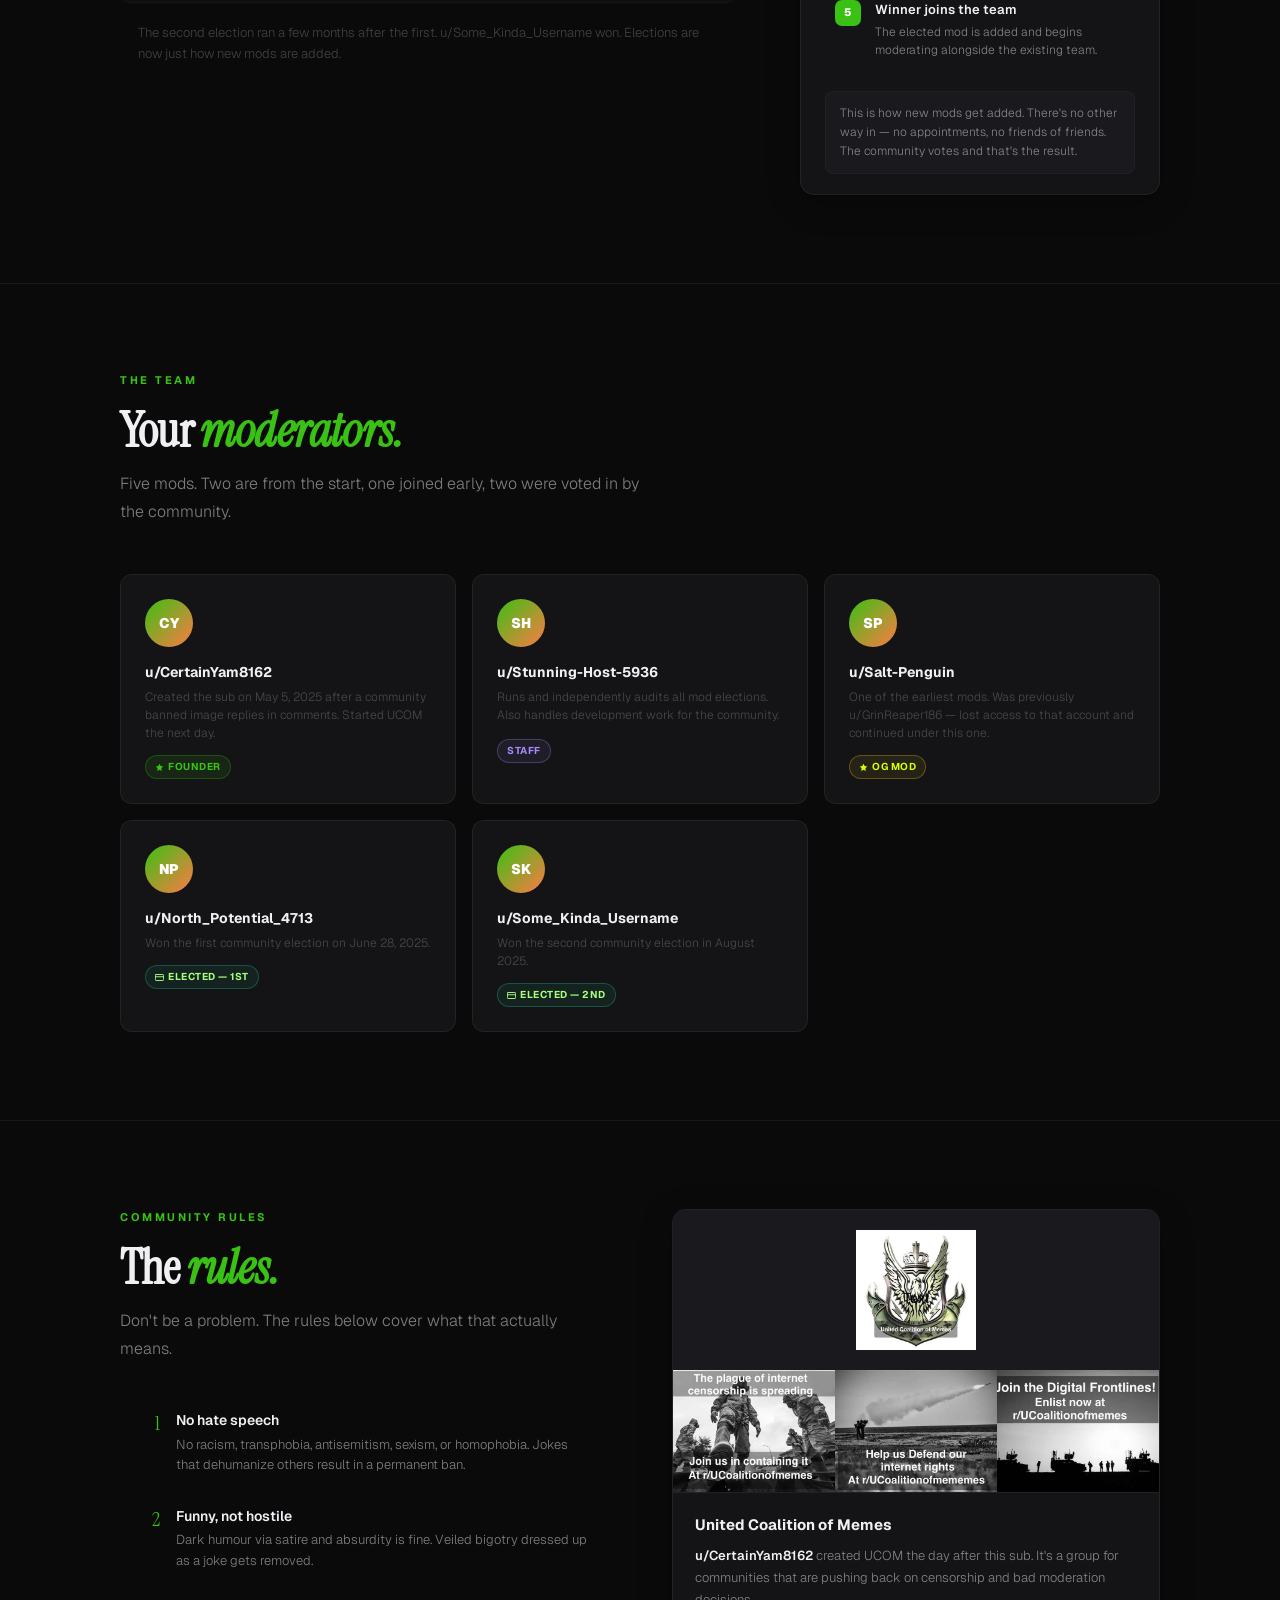
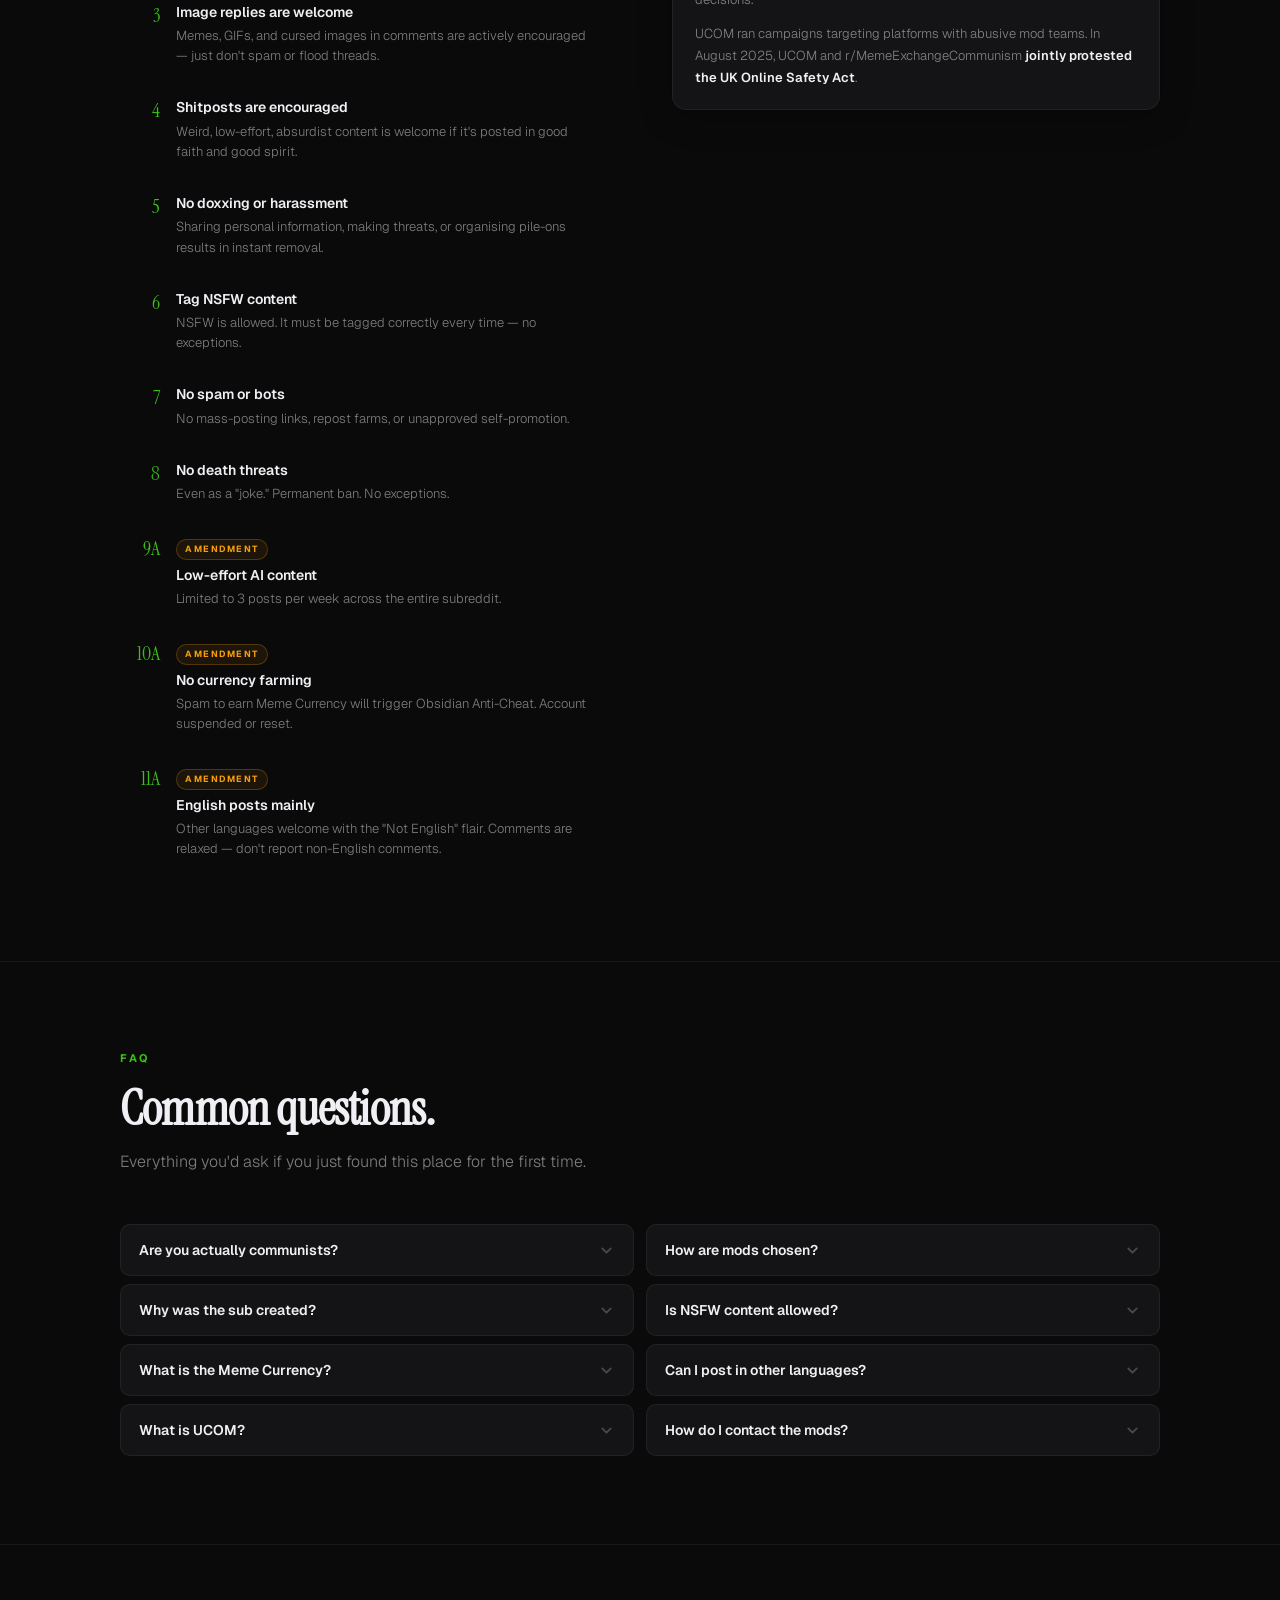
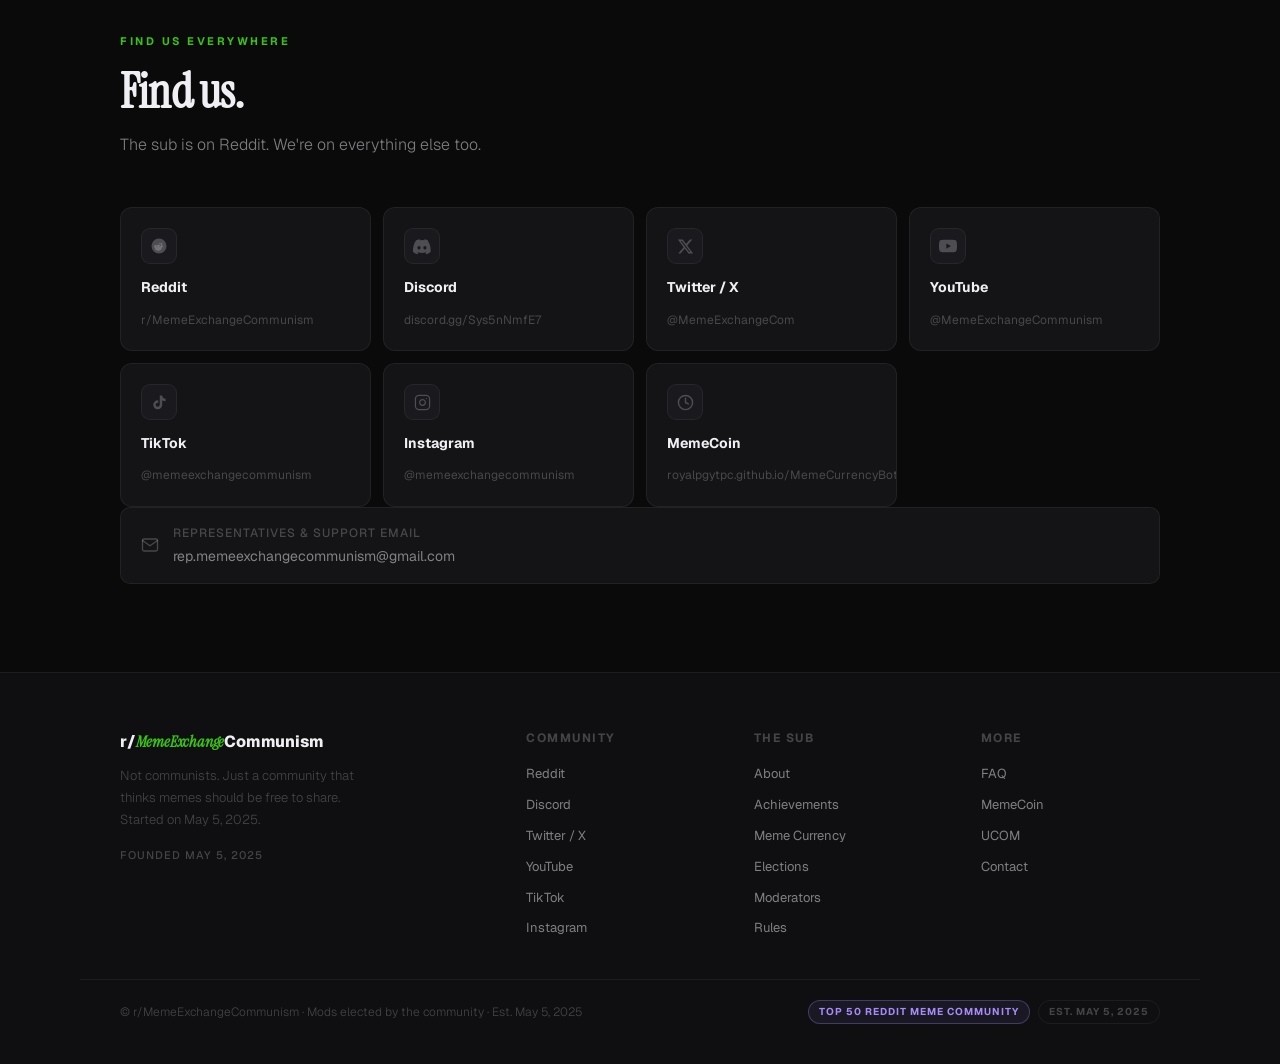
==== commit a98b319f: "changed the theme" ====
--- a/docs/index.html
+++ b/docs/index.html
@@ -1,5 +1,5 @@
 <!DOCTYPE html>
-<html lang="en" data-theme="dark" data-seasonal-theme="">
+<html lang="en" data-theme="dark" data-seasonal-theme="420">
 <head>
 <meta charset="UTF-8">
 <meta name="viewport" content="width=device-width, initial-scale=1.0">
@@ -934,7 +934,7 @@
           Join Discord
         </a>
         <a class="hero-cta outline" href="#about">What is this? →</a>
-        <a class="hero-cta solid" href="Modapp.html" style="background-color: #e62b2b;" target="_blank">Mod Application</a>
+        <a class="hero-cta solid" href="elections.html" style="background-color: #e62b2b;" target="_blank">Mod Application</a>
       </div>
     </div>
 
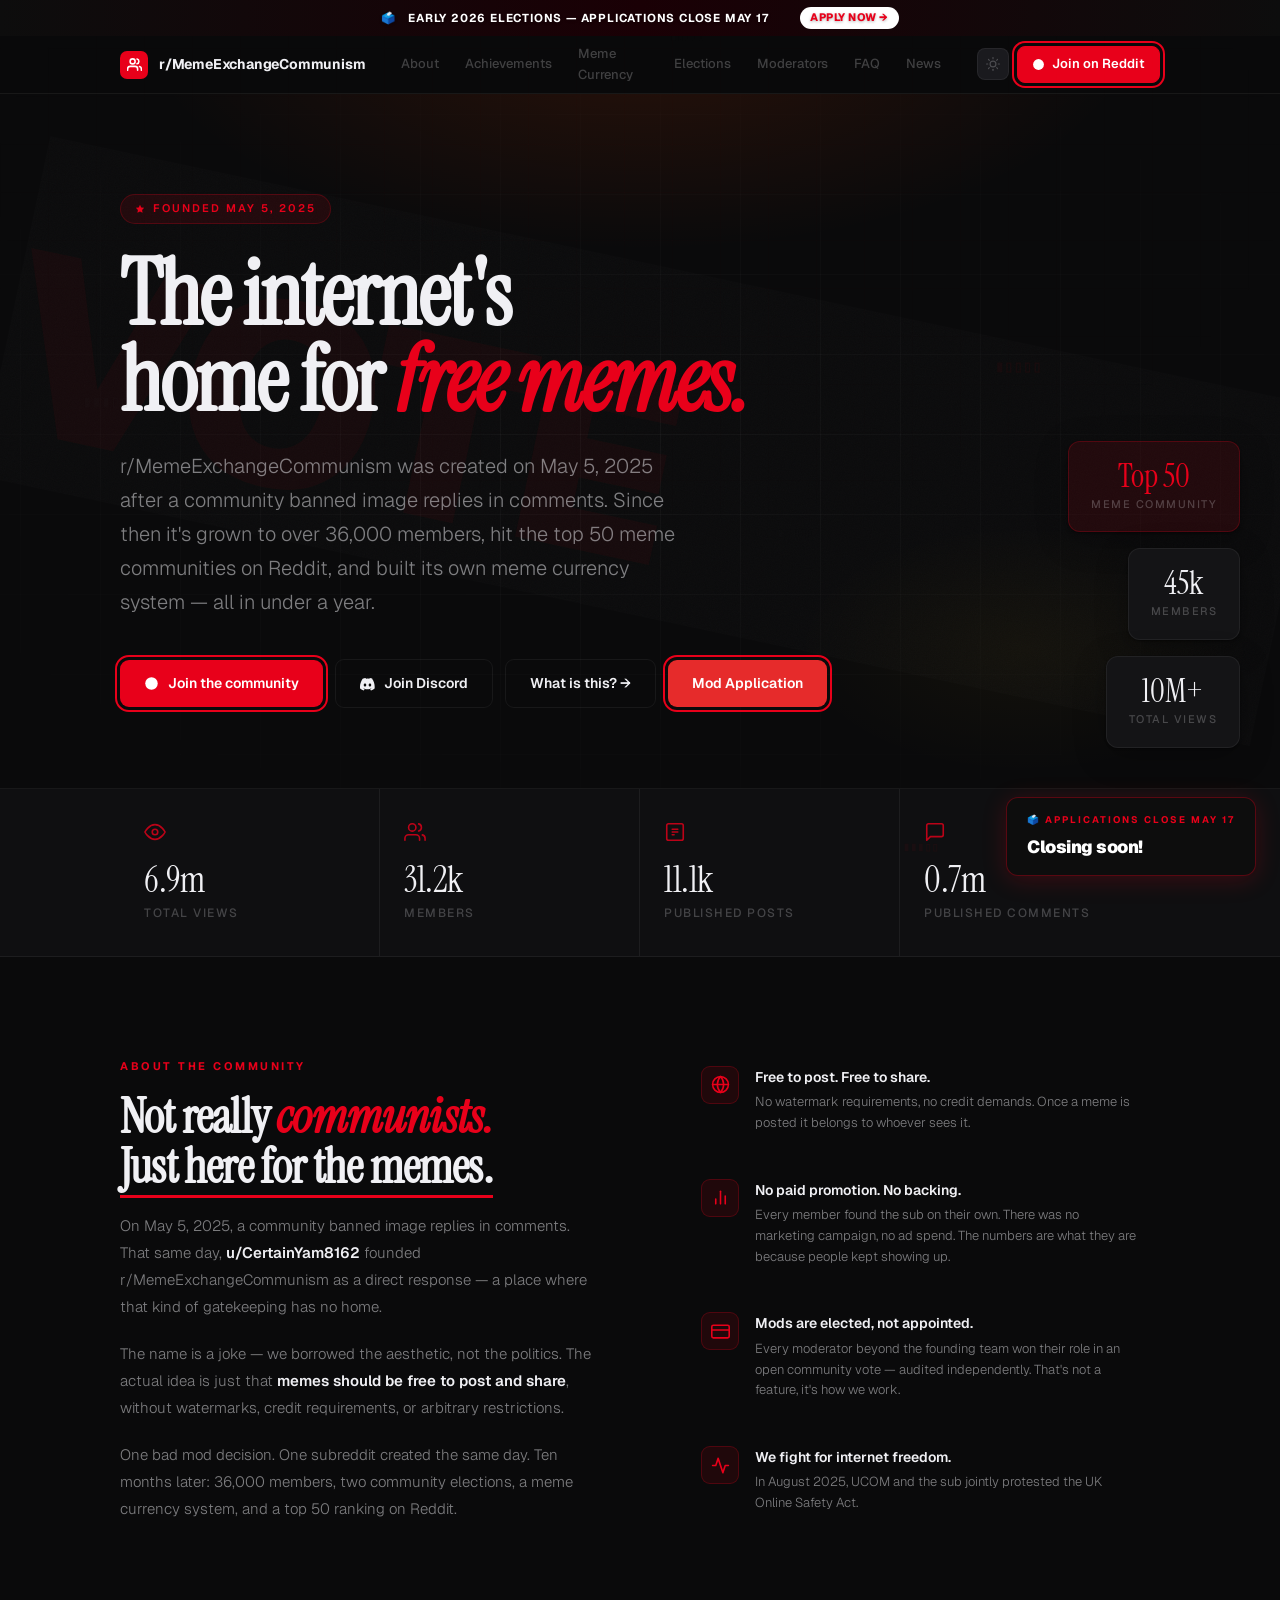
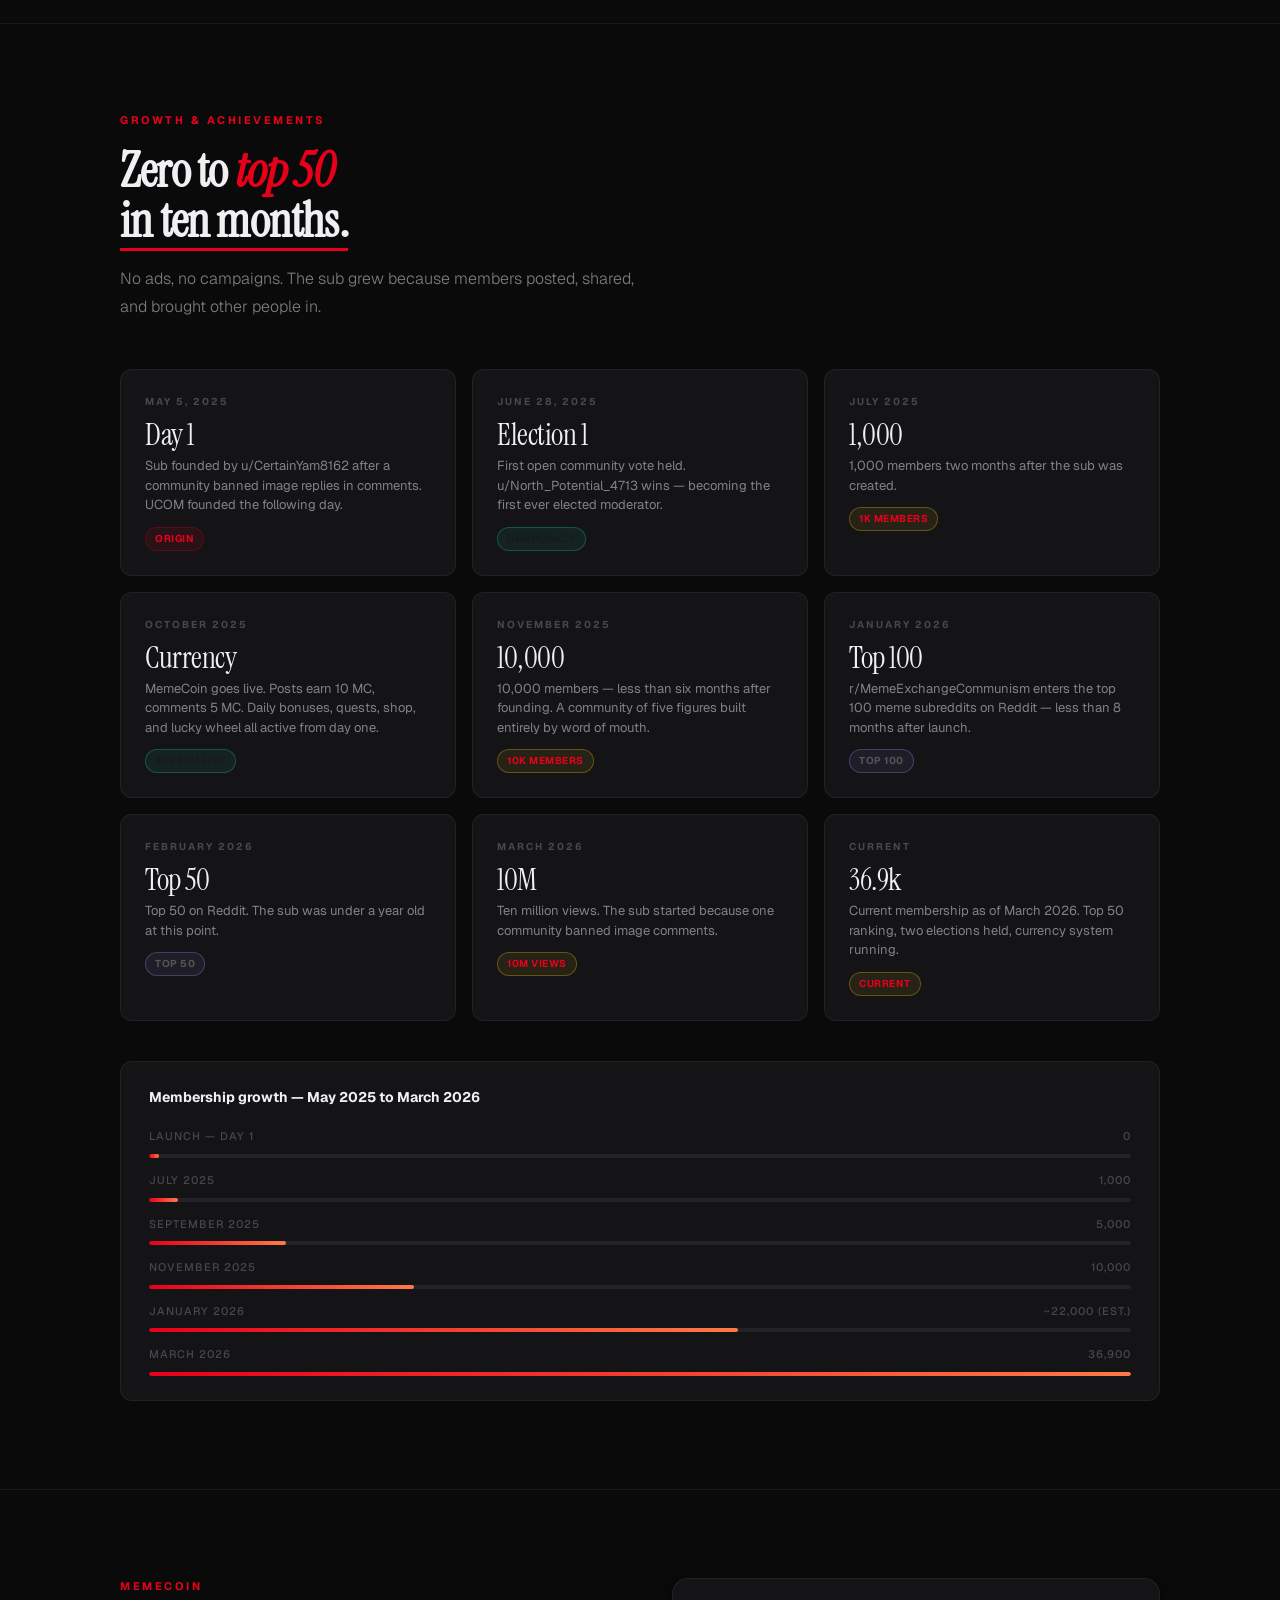
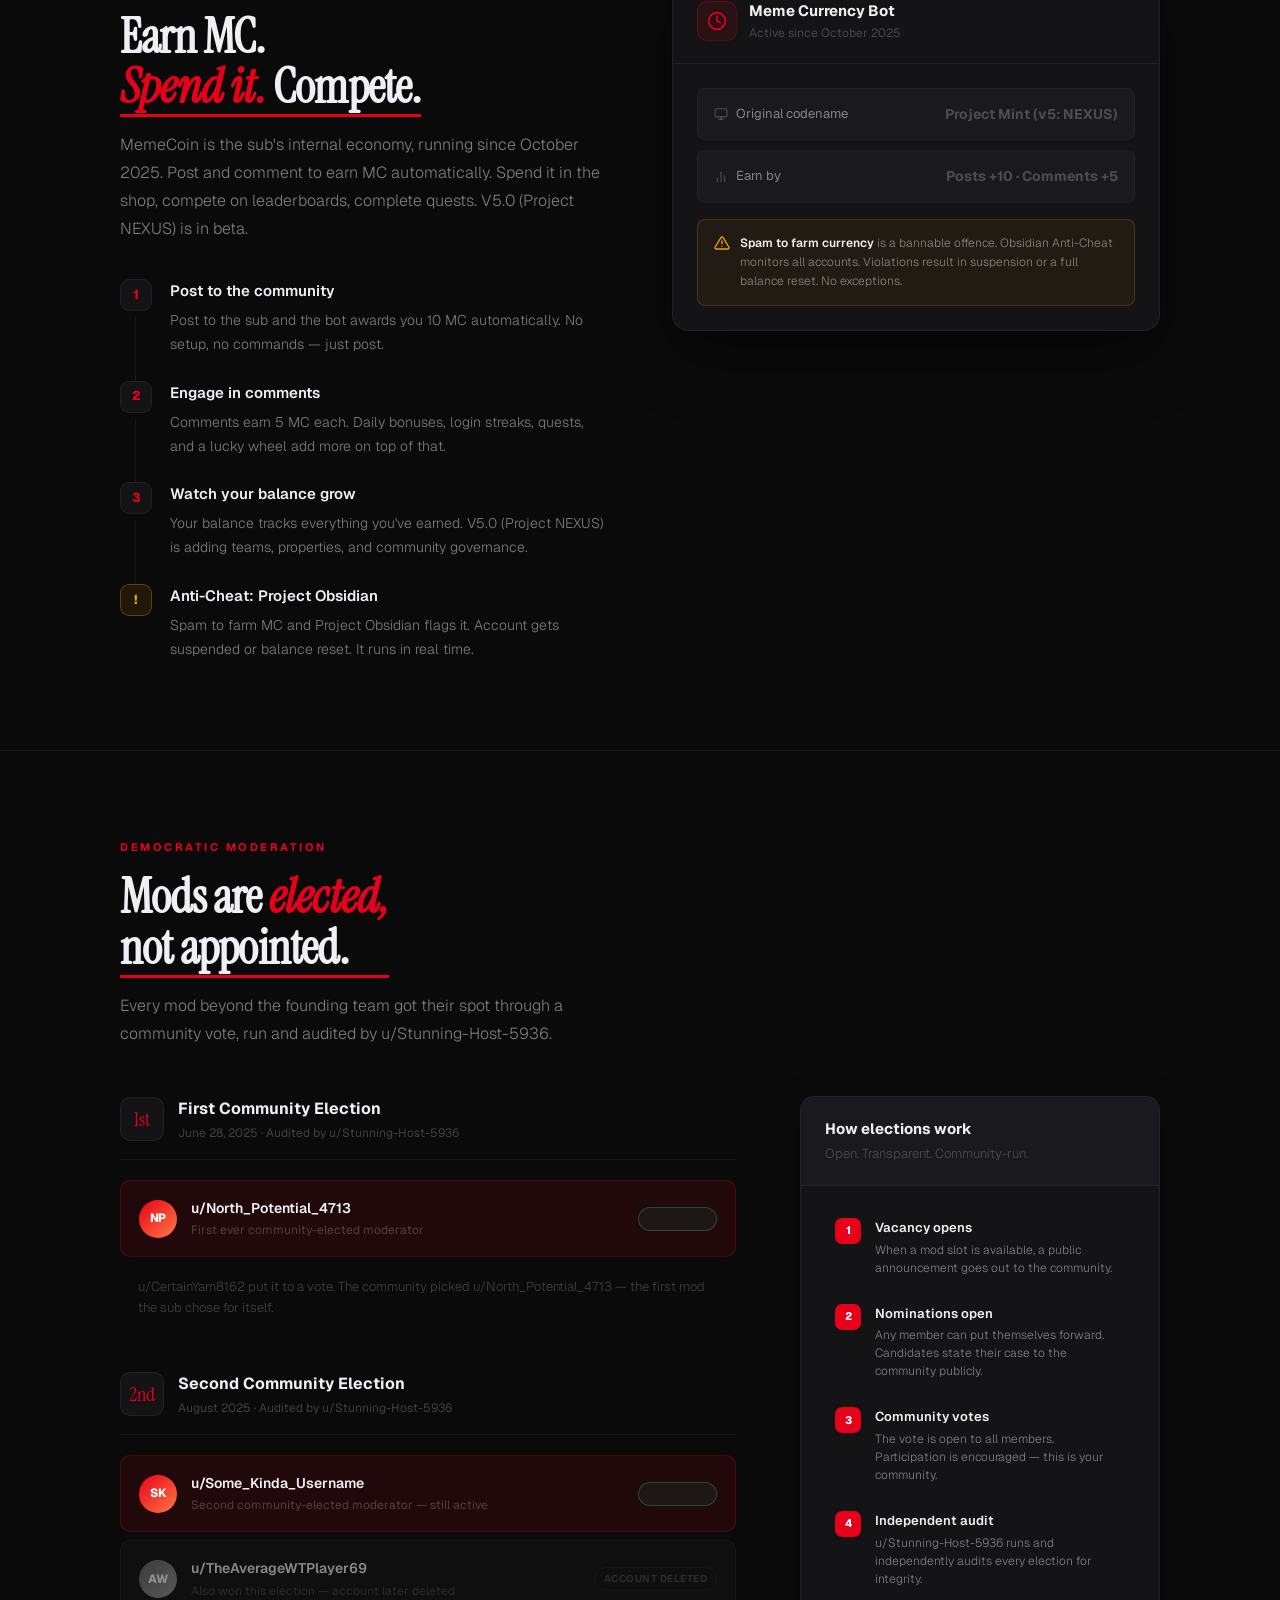
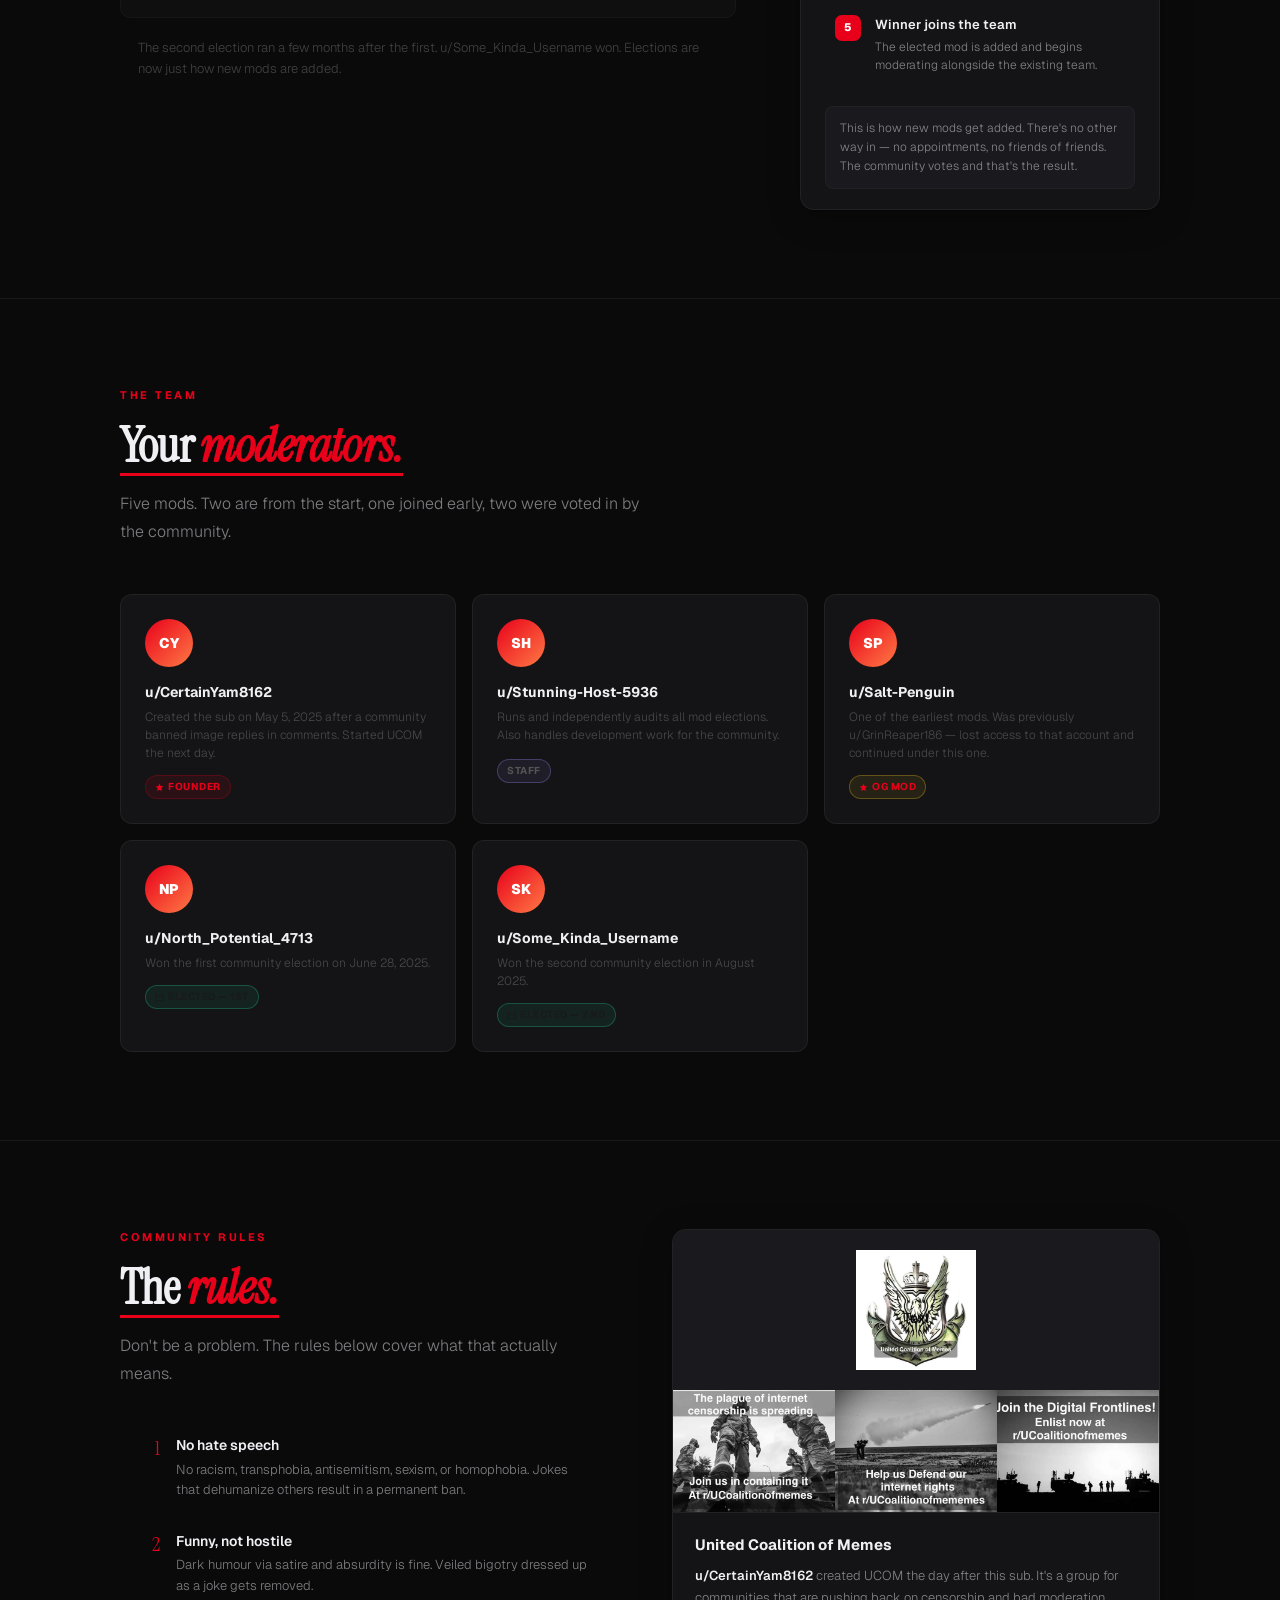
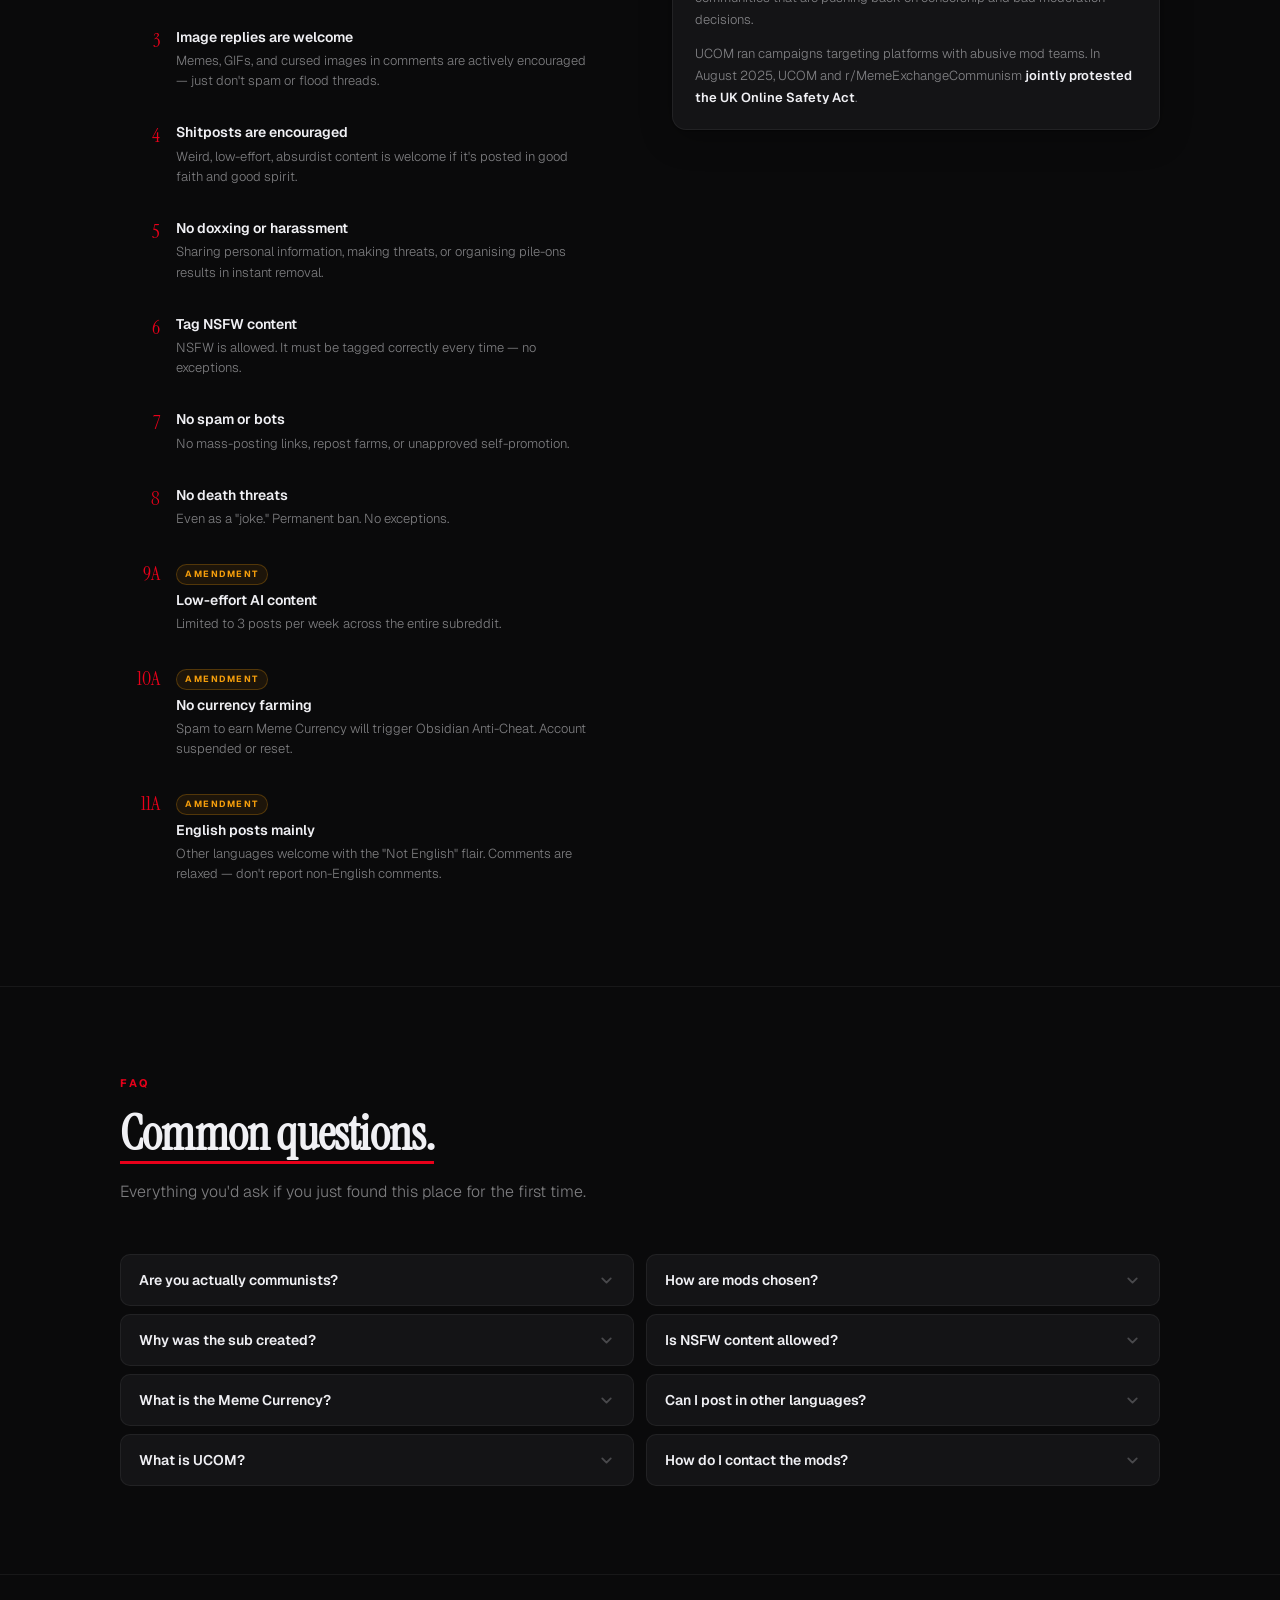
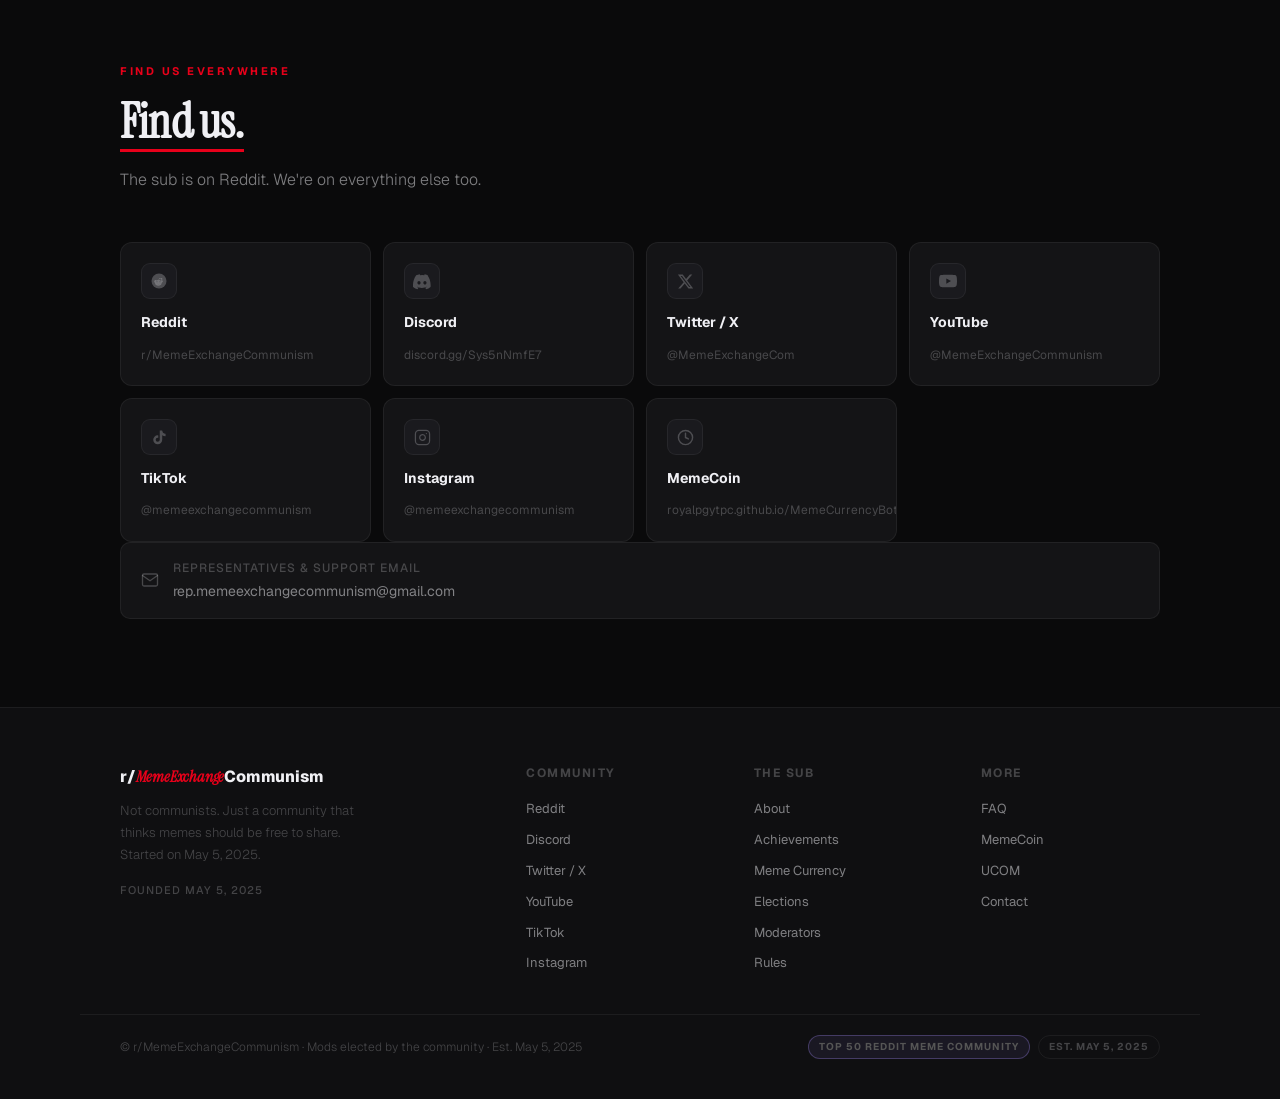
==== commit 1394f4d2: "theme change" ====
--- a/docs/index.html
+++ b/docs/index.html
@@ -1,5 +1,5 @@
 <!DOCTYPE html>
-<html lang="en" data-theme="dark" data-seasonal-theme="420">
+<html lang="en" data-theme="dark" data-seasonal-theme="electionseason">
 <head>
 <meta charset="UTF-8">
 <meta name="viewport" content="width=device-width, initial-scale=1.0">
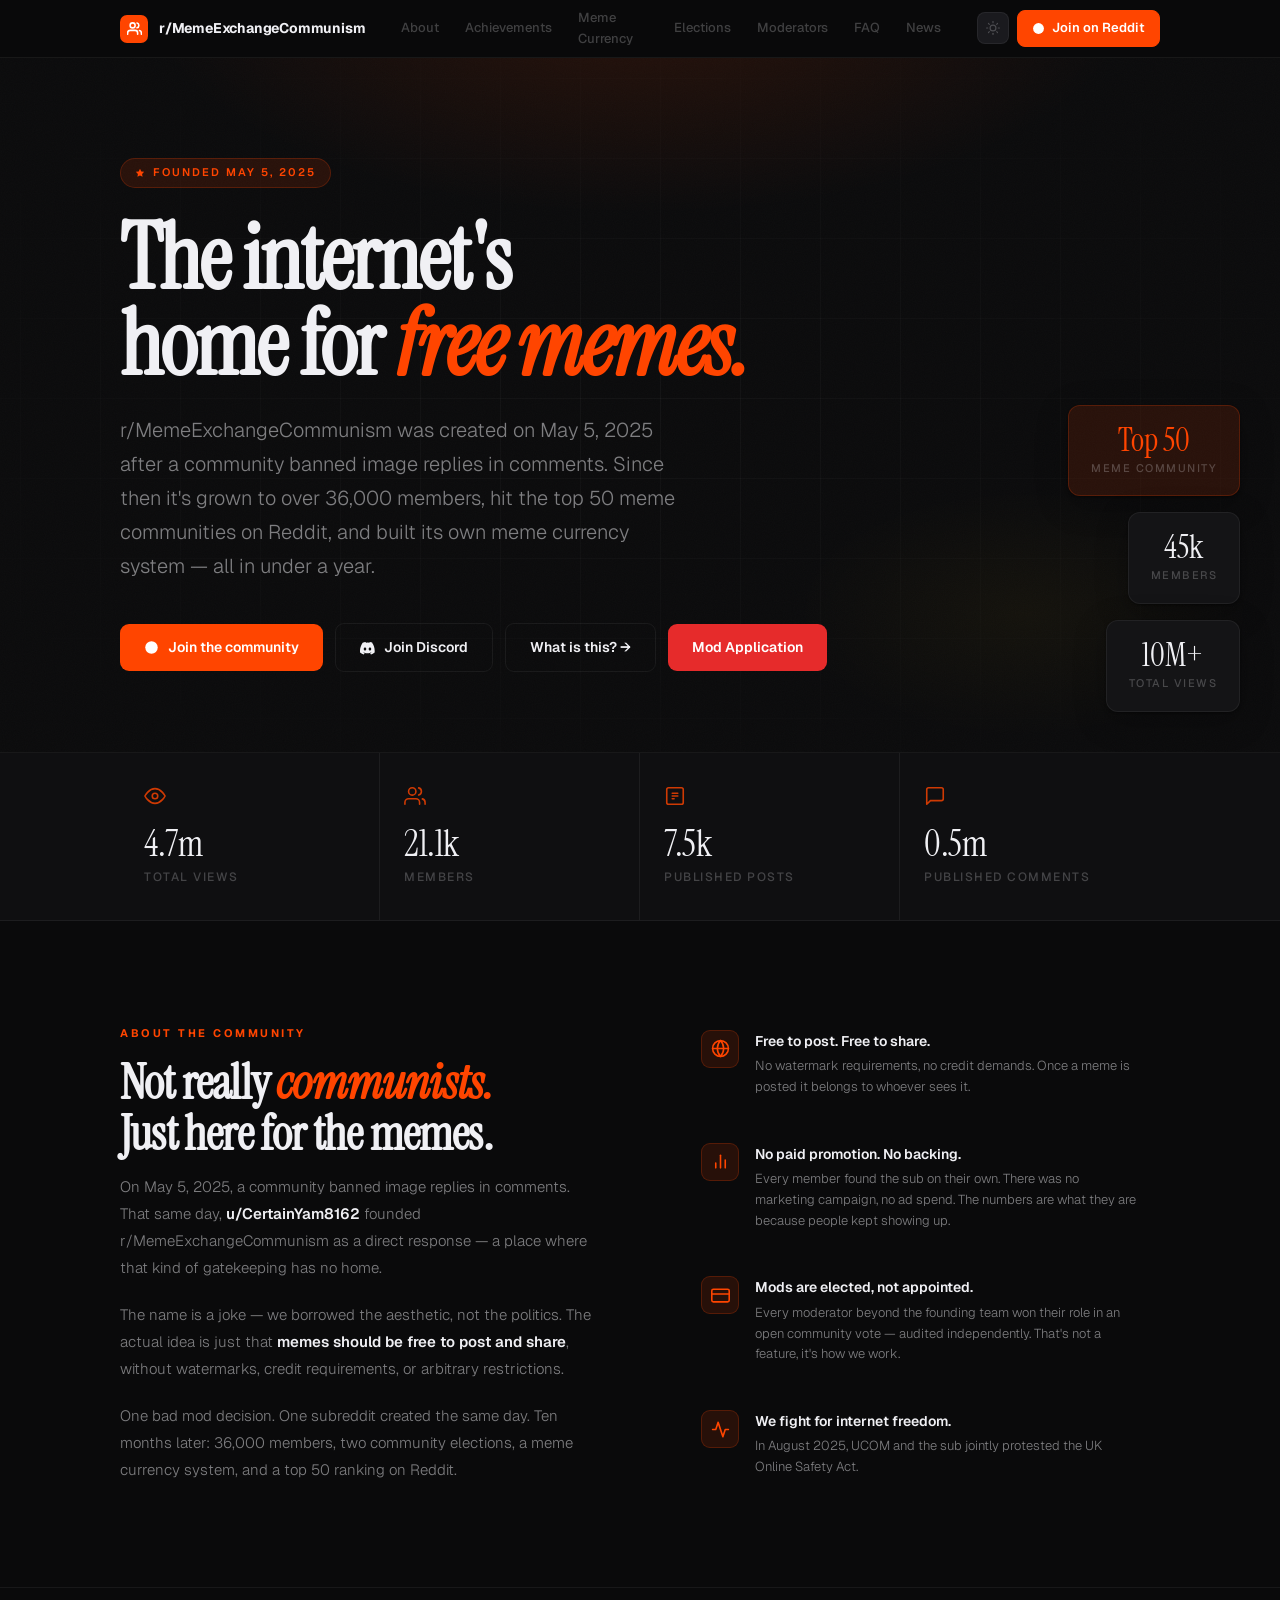
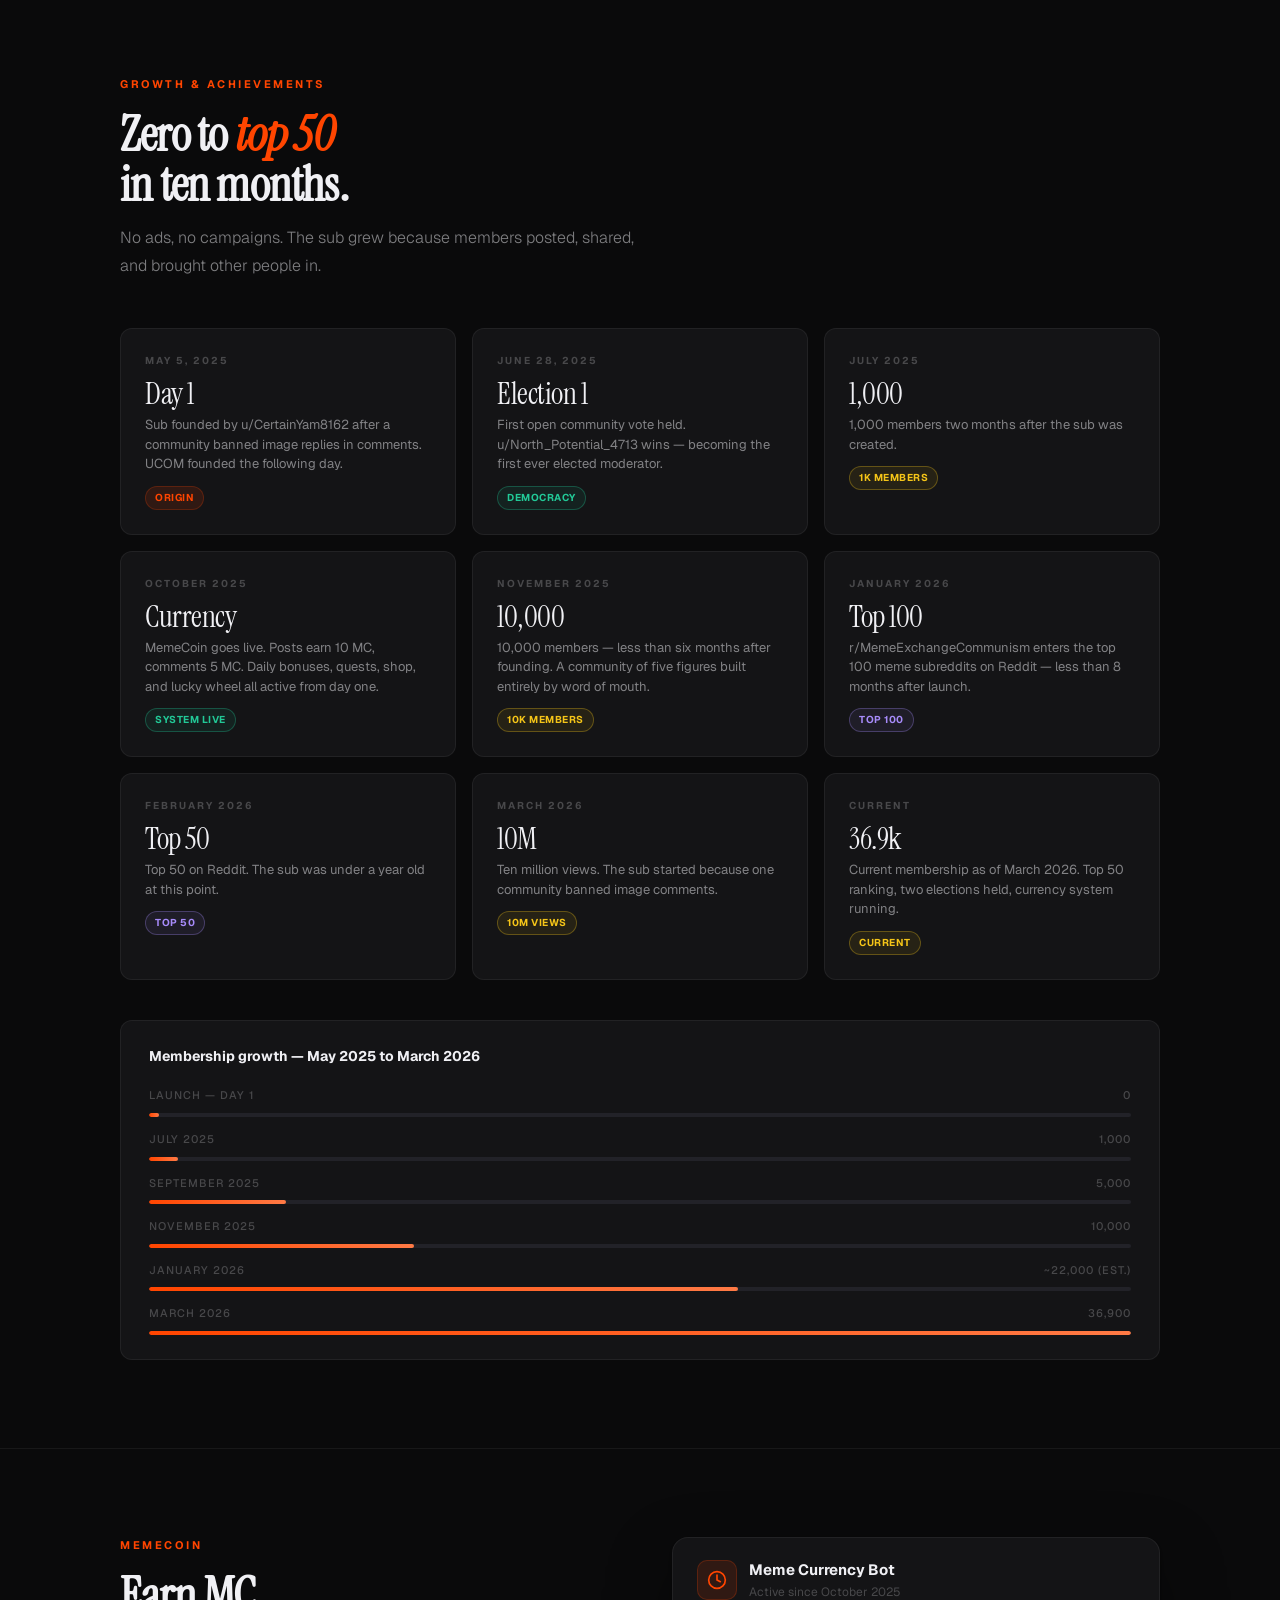
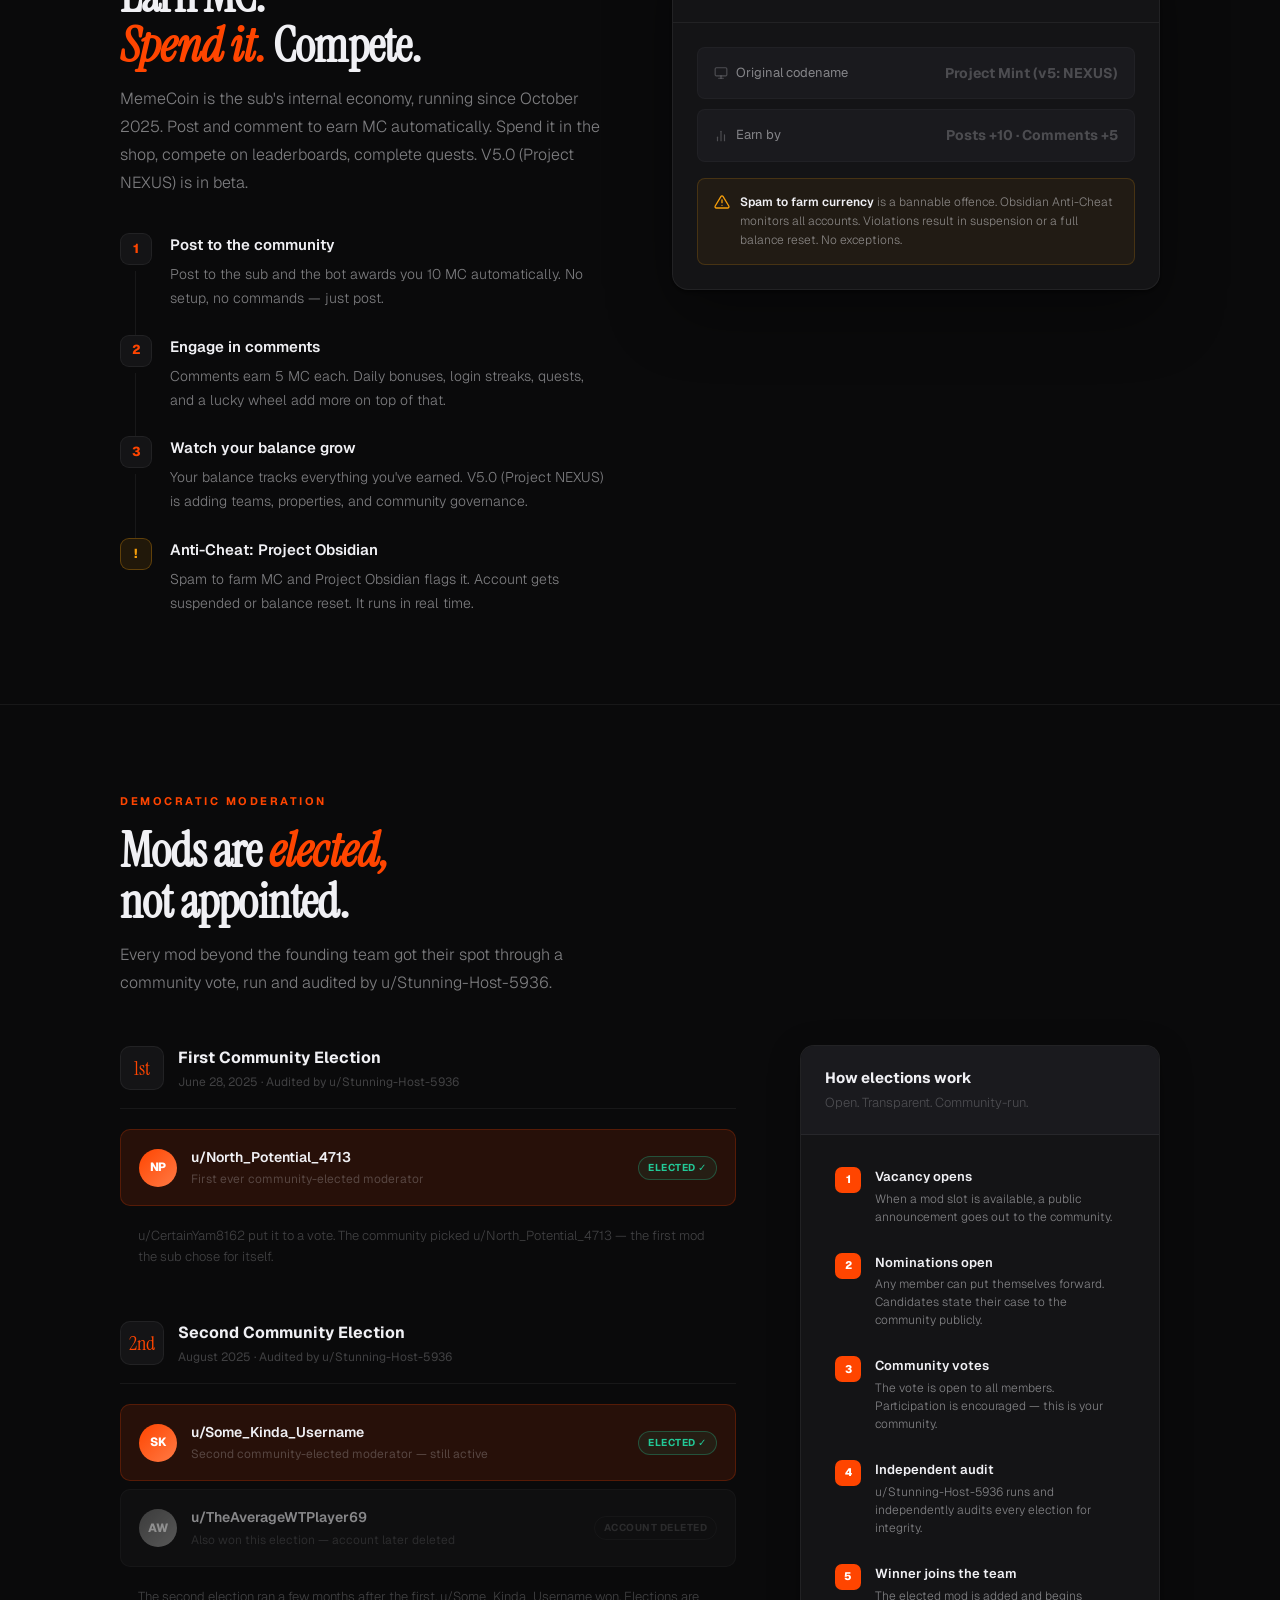
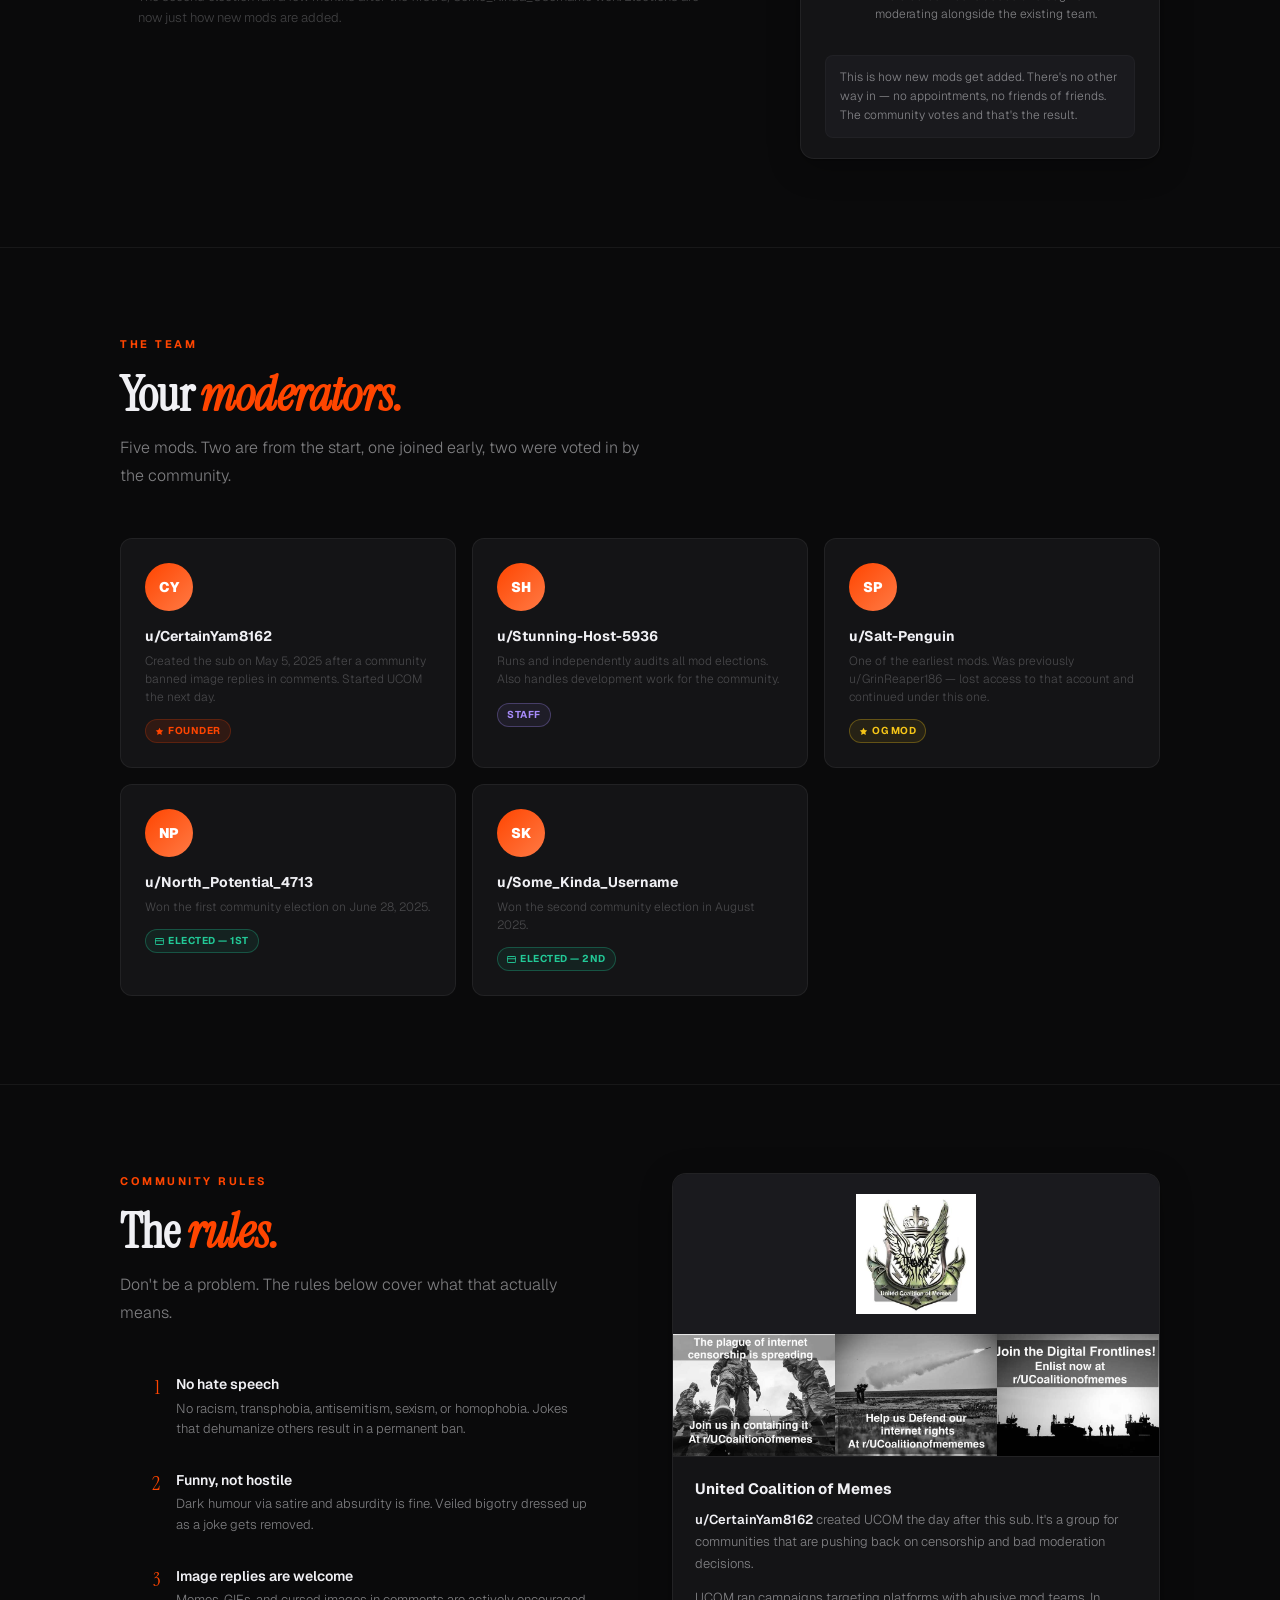
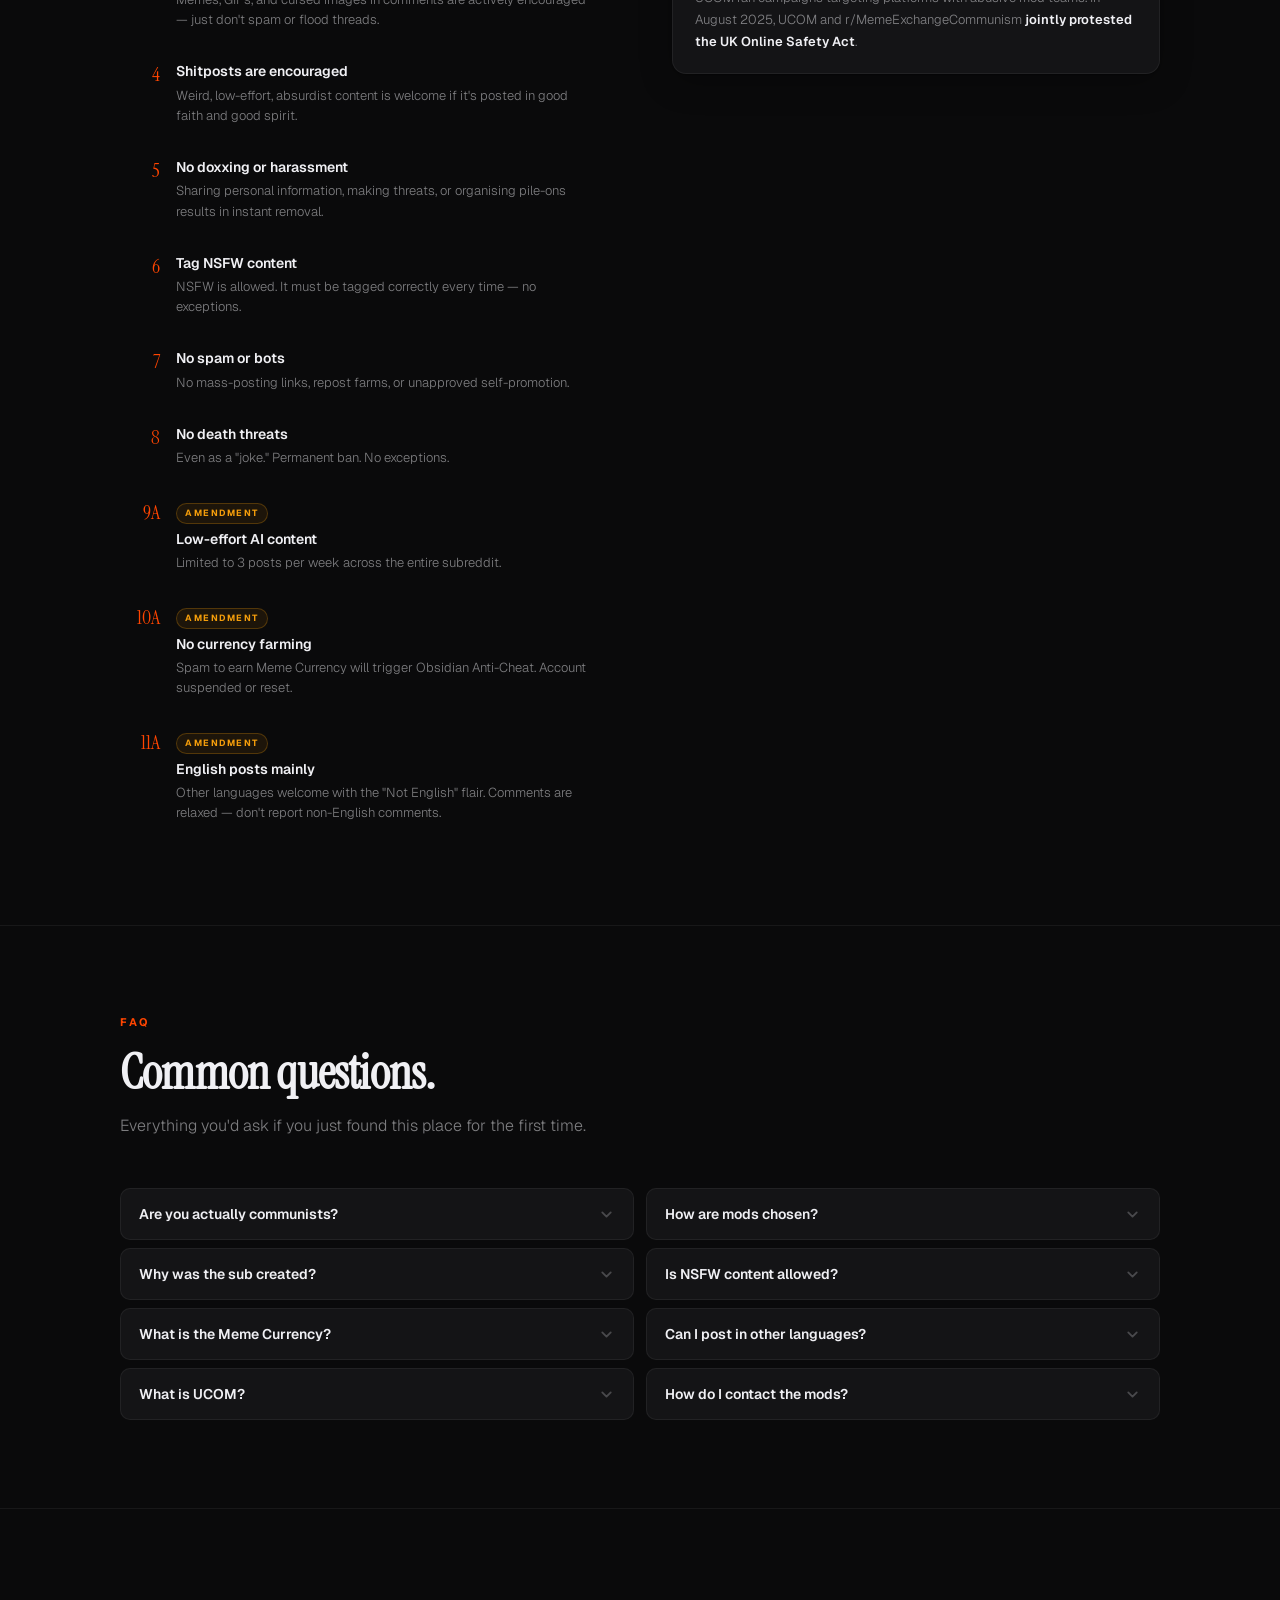
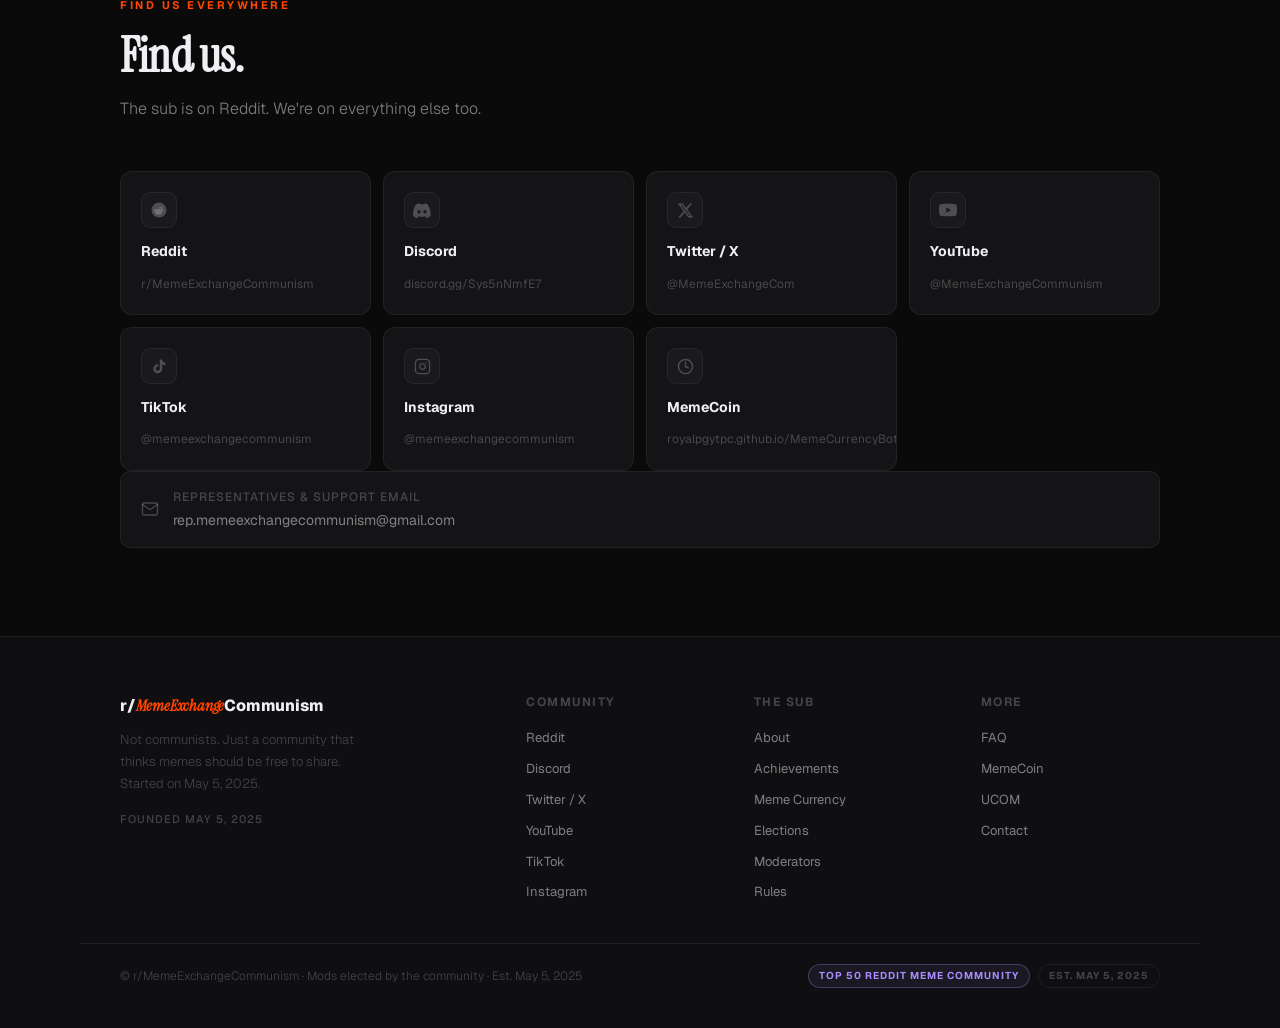
==== commit d967e432: "change theme" ====
--- a/docs/index.html
+++ b/docs/index.html
@@ -1,5 +1,5 @@
 <!DOCTYPE html>
-<html lang="en" data-theme="dark" data-seasonal-theme="electionseason">
+<html lang="en" data-theme="dark" data-seasonal-theme="anneversery">
 <head>
 <meta charset="UTF-8">
 <meta name="viewport" content="width=device-width, initial-scale=1.0">
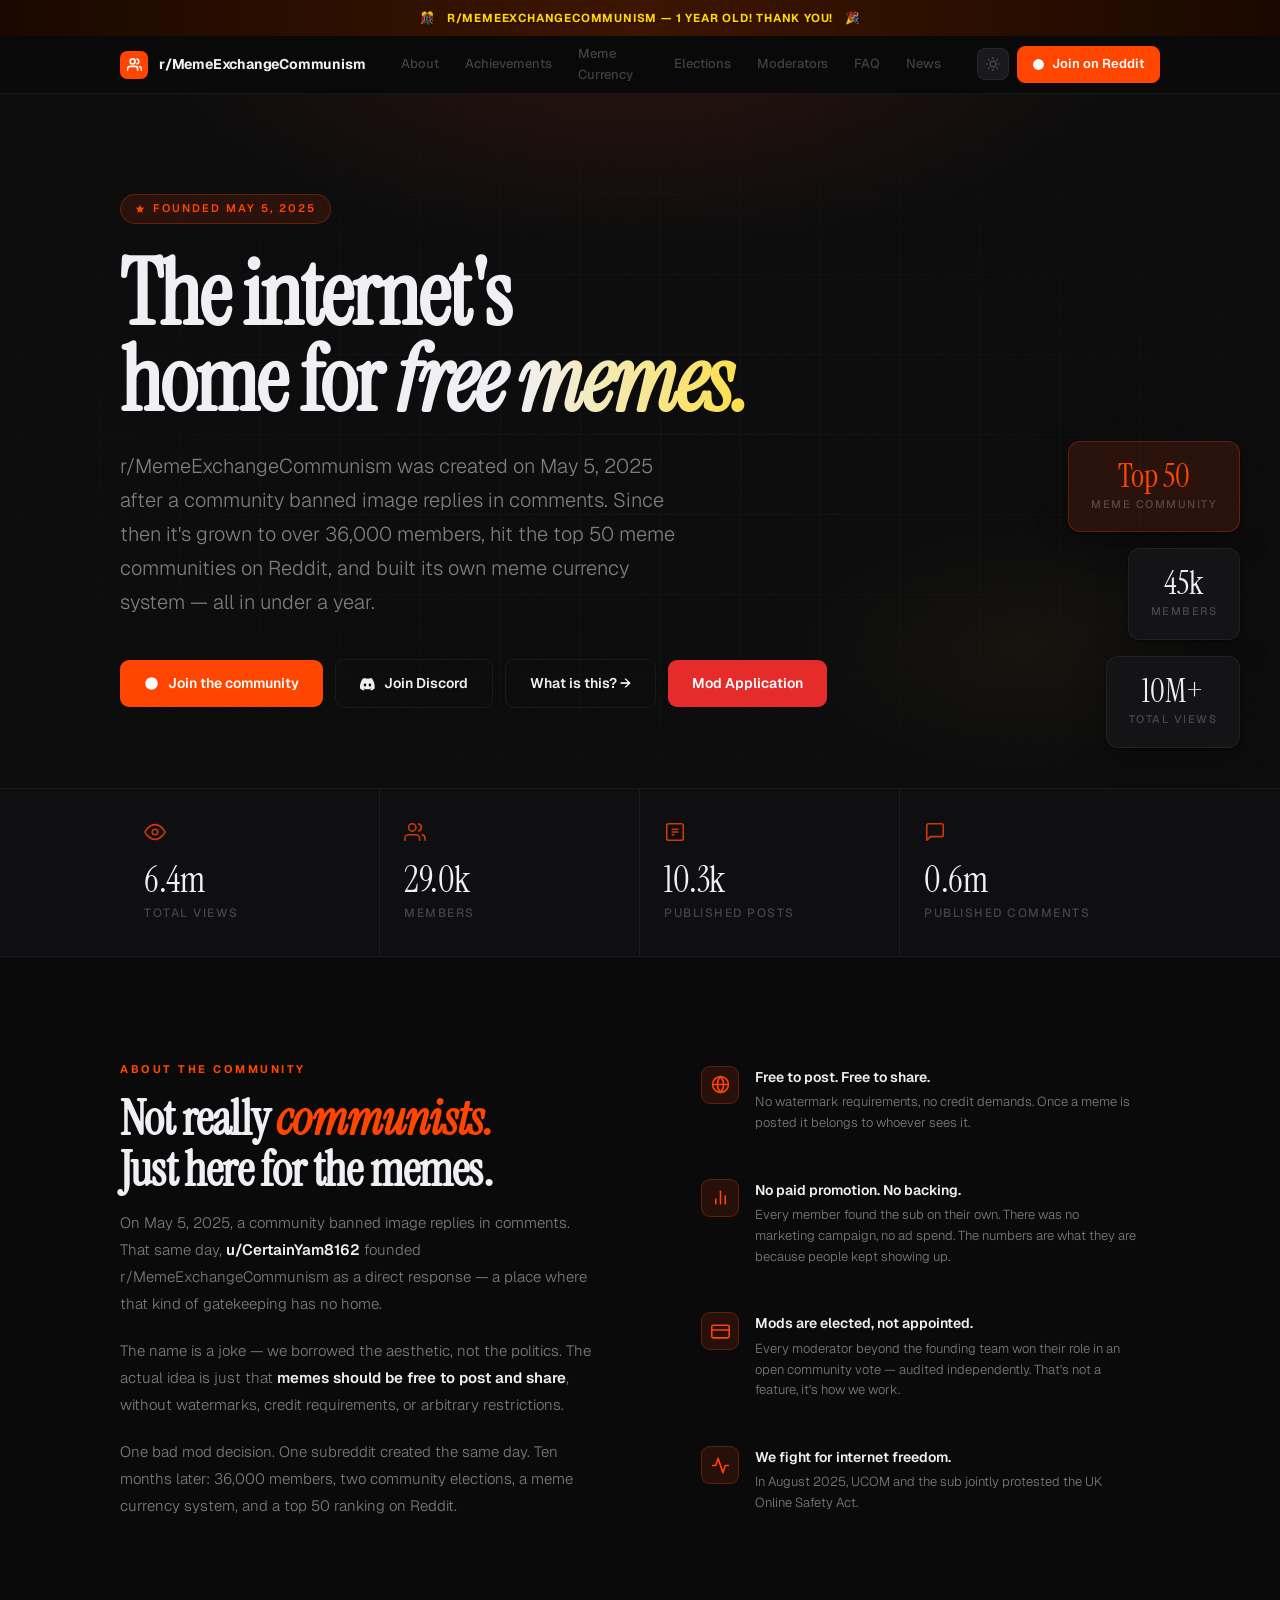
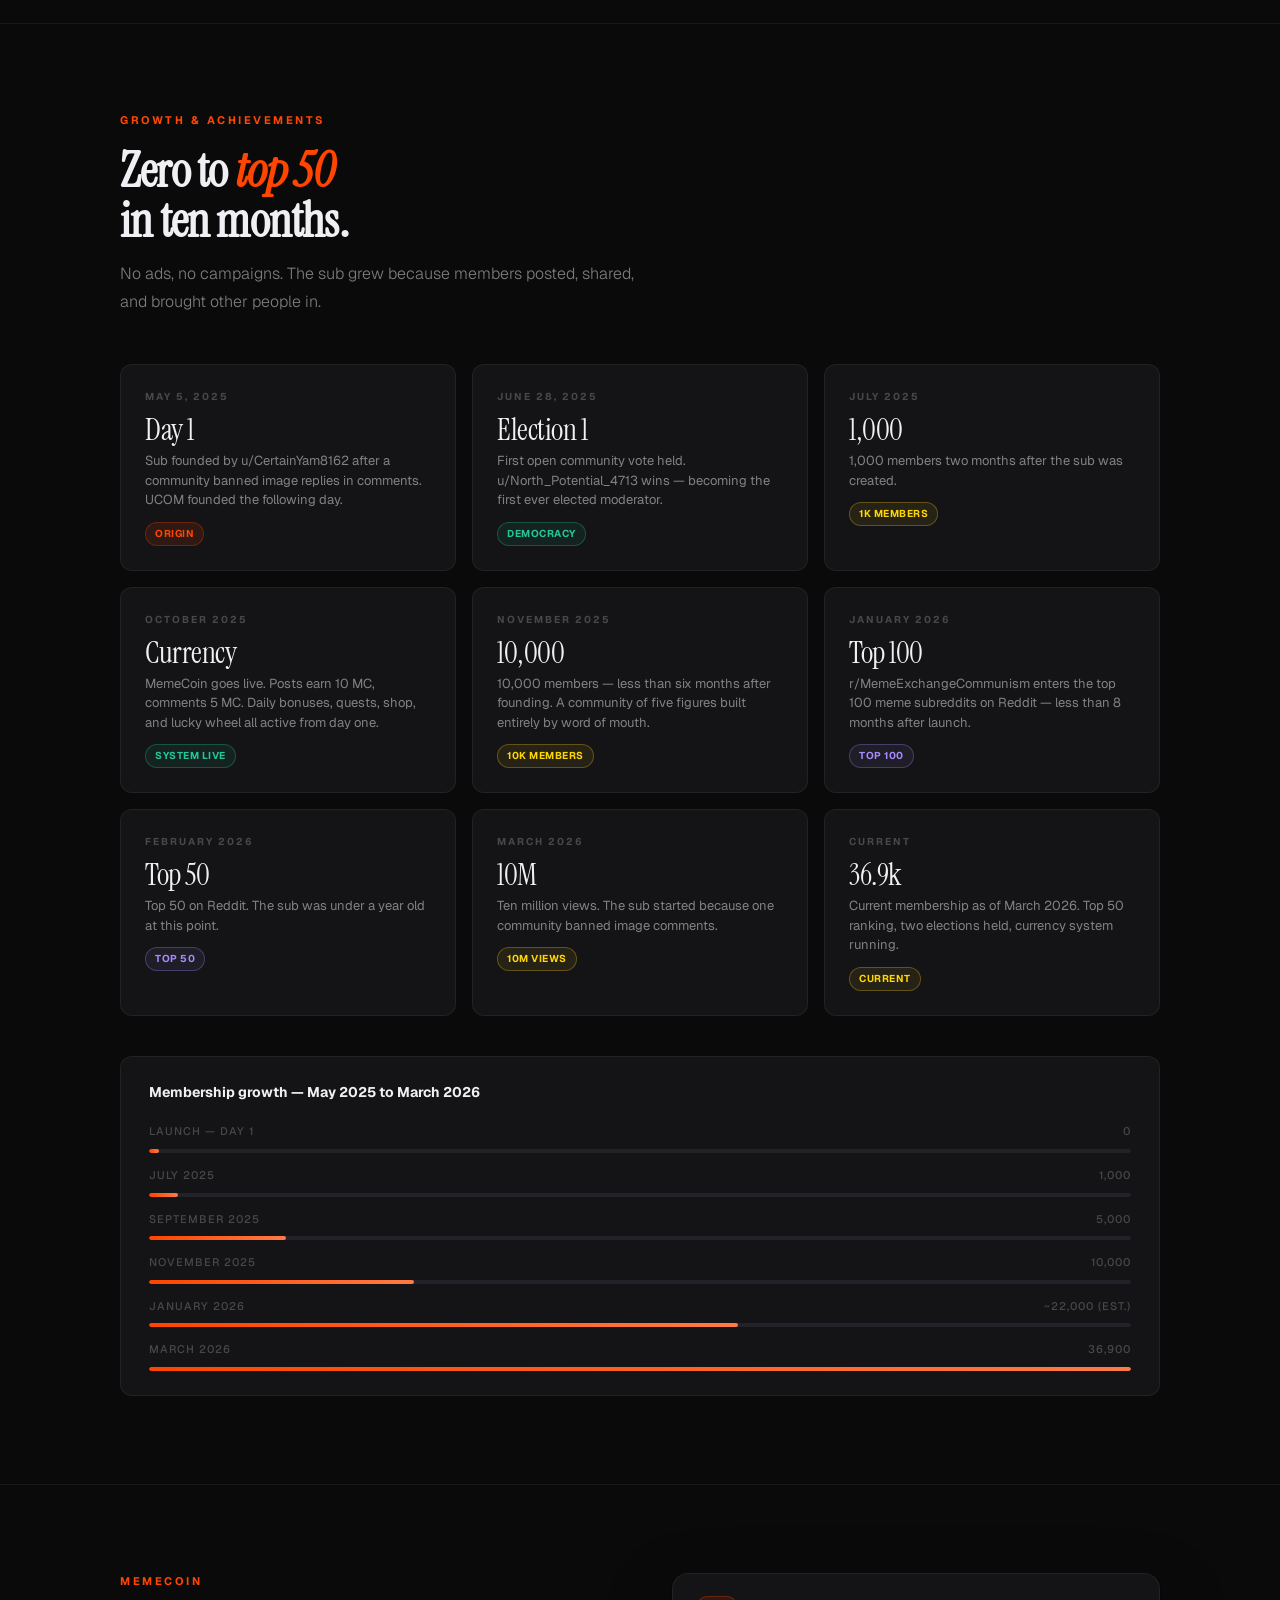
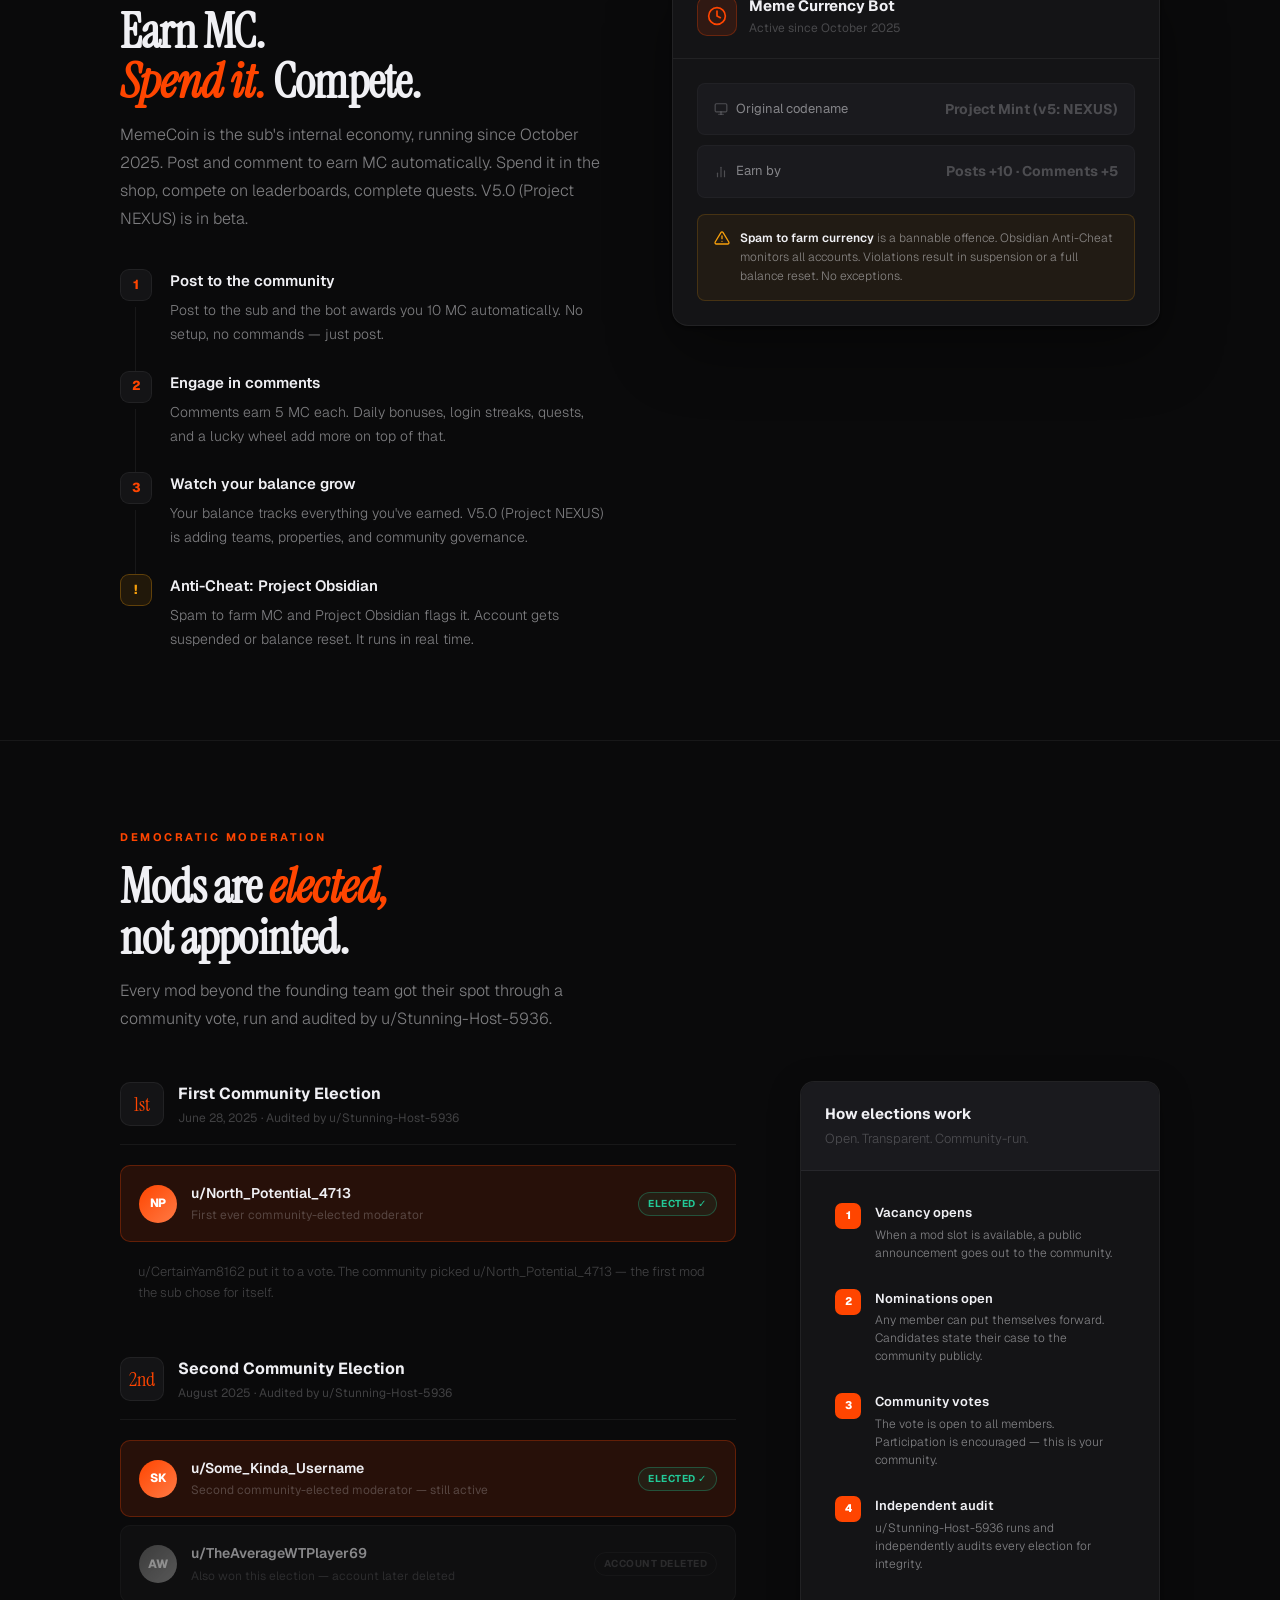
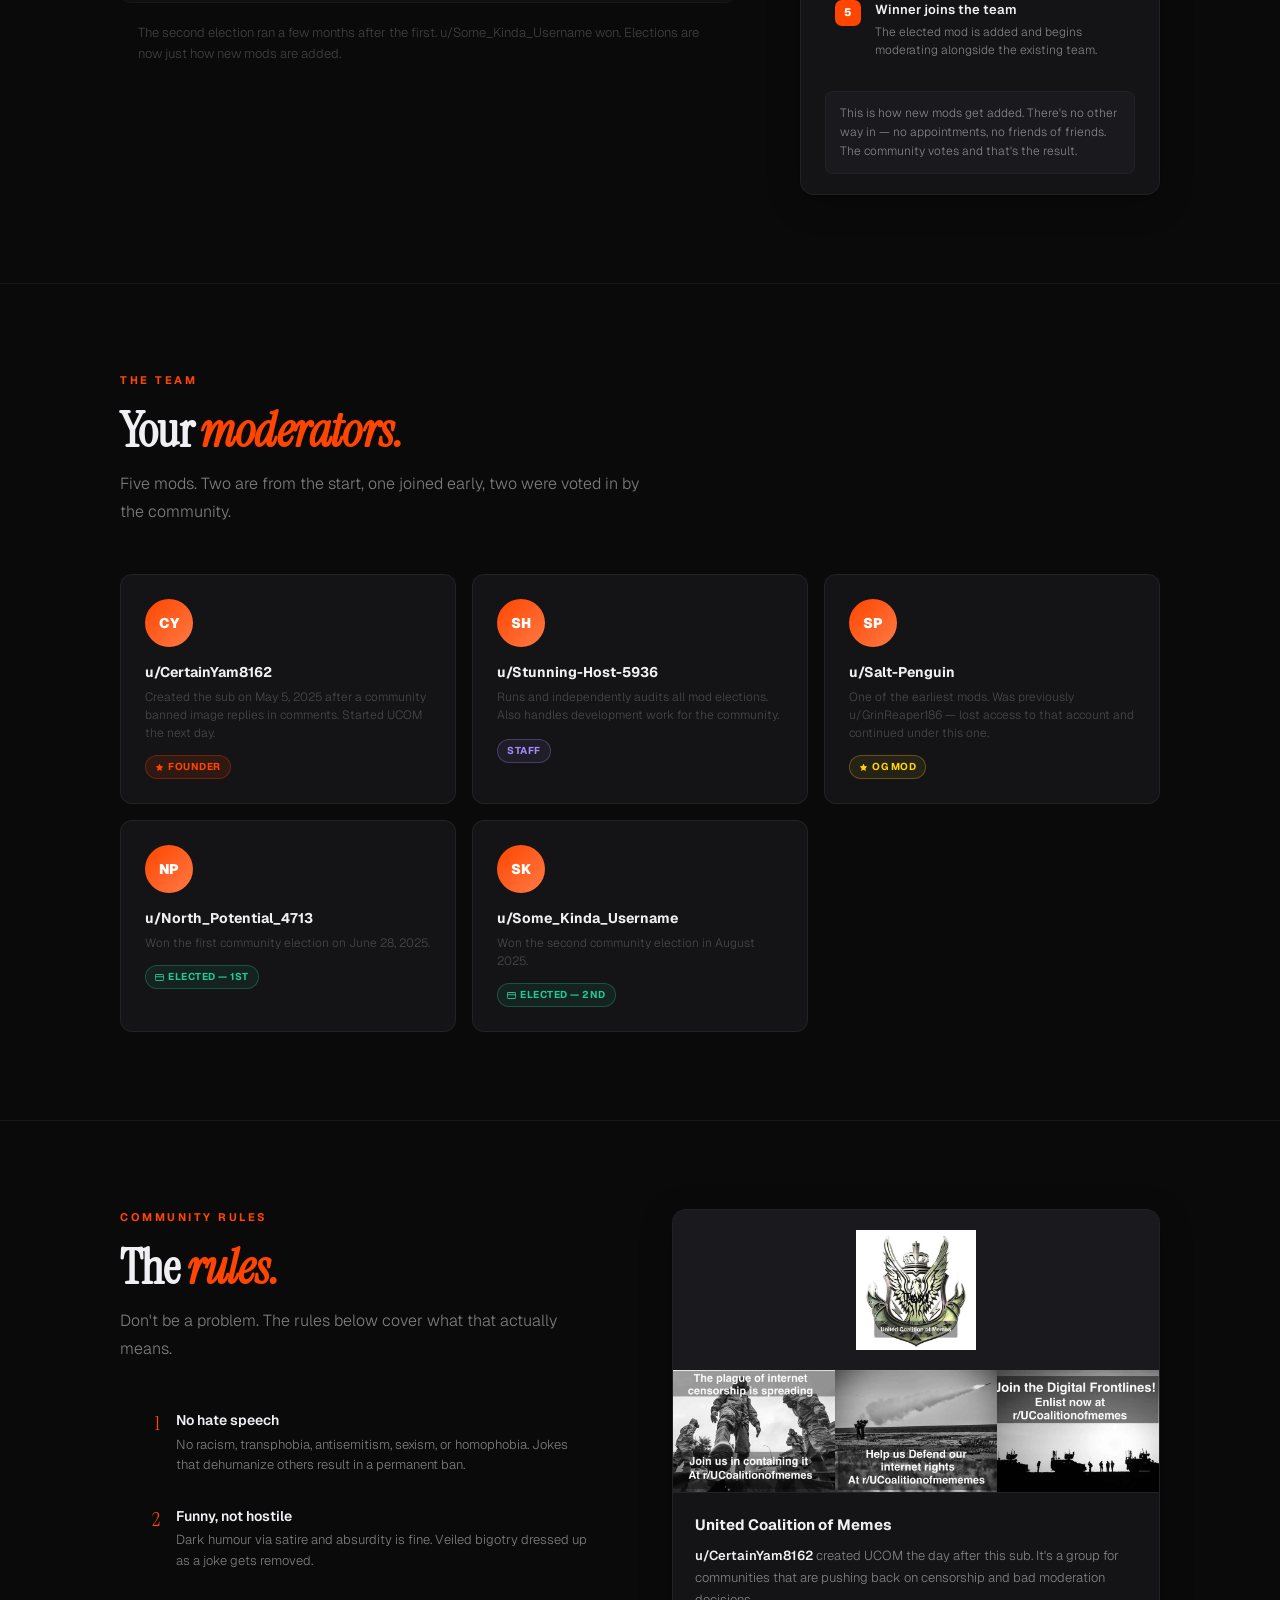
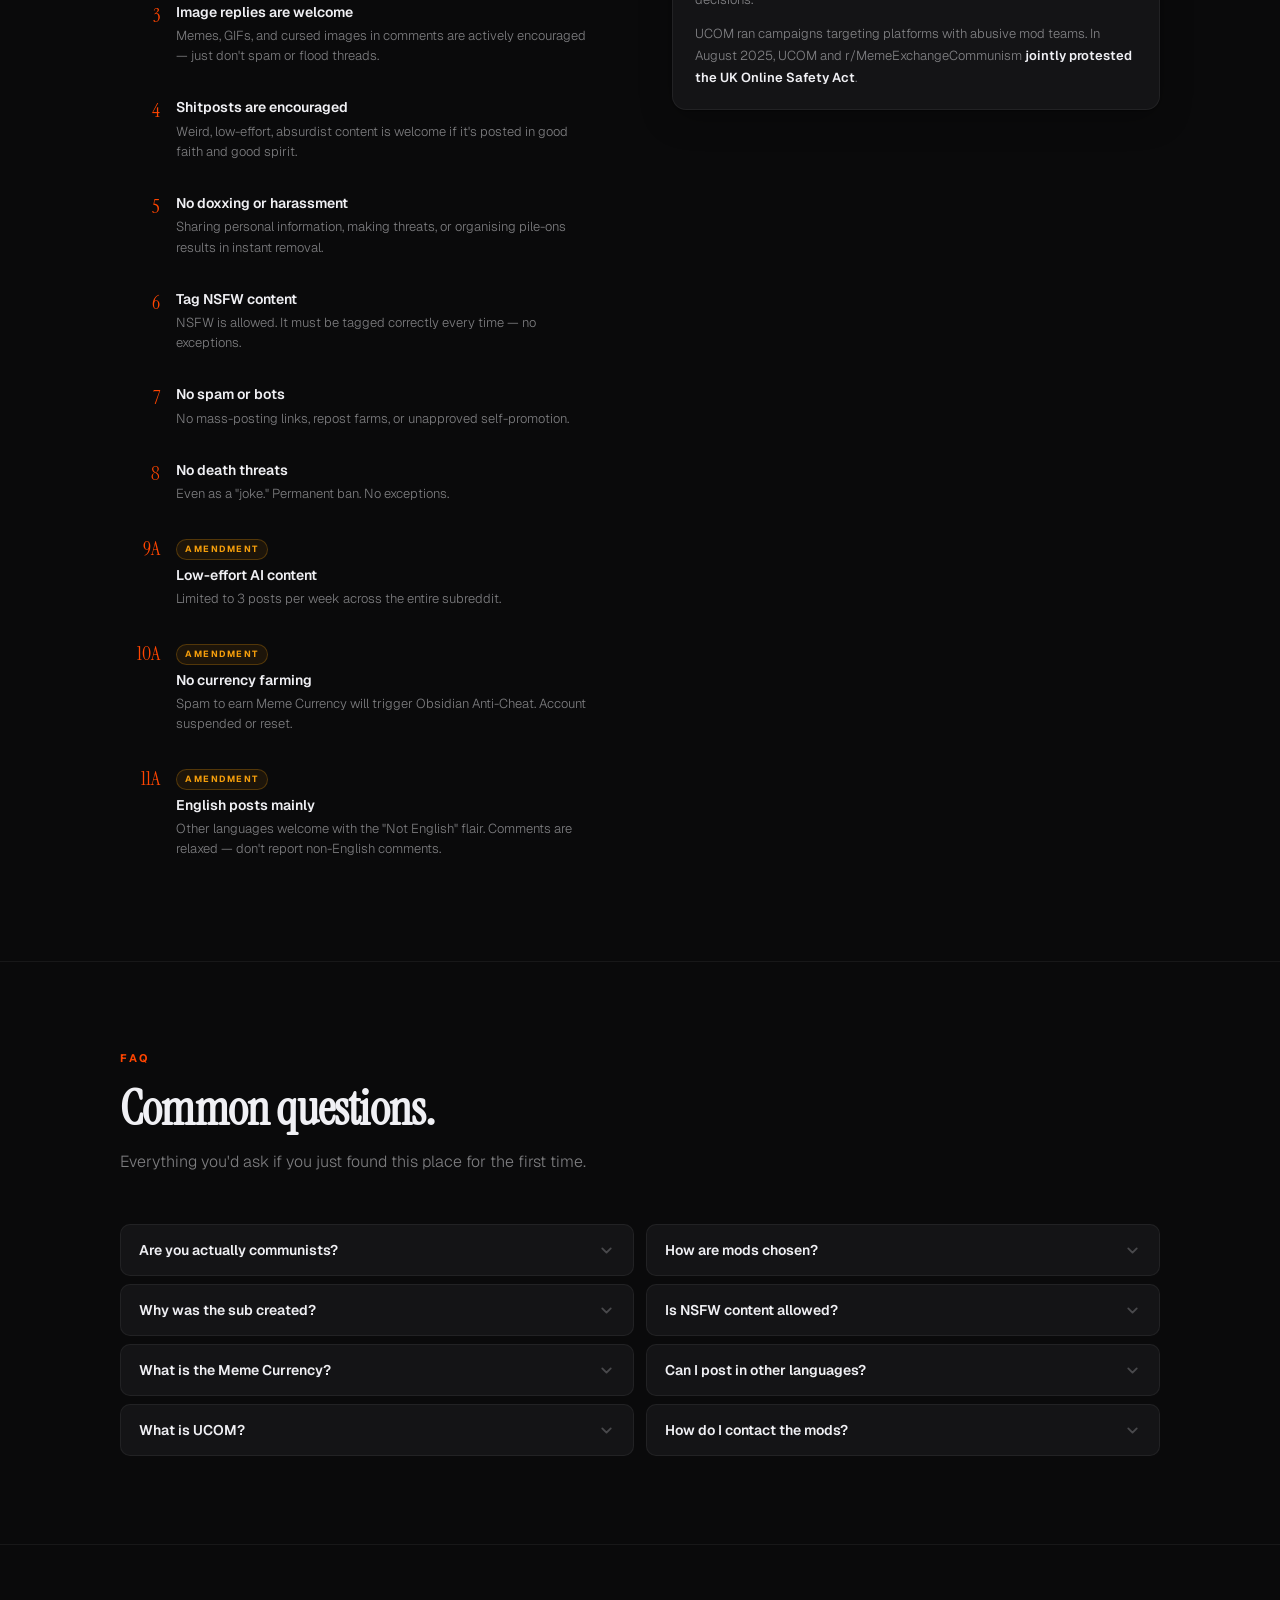
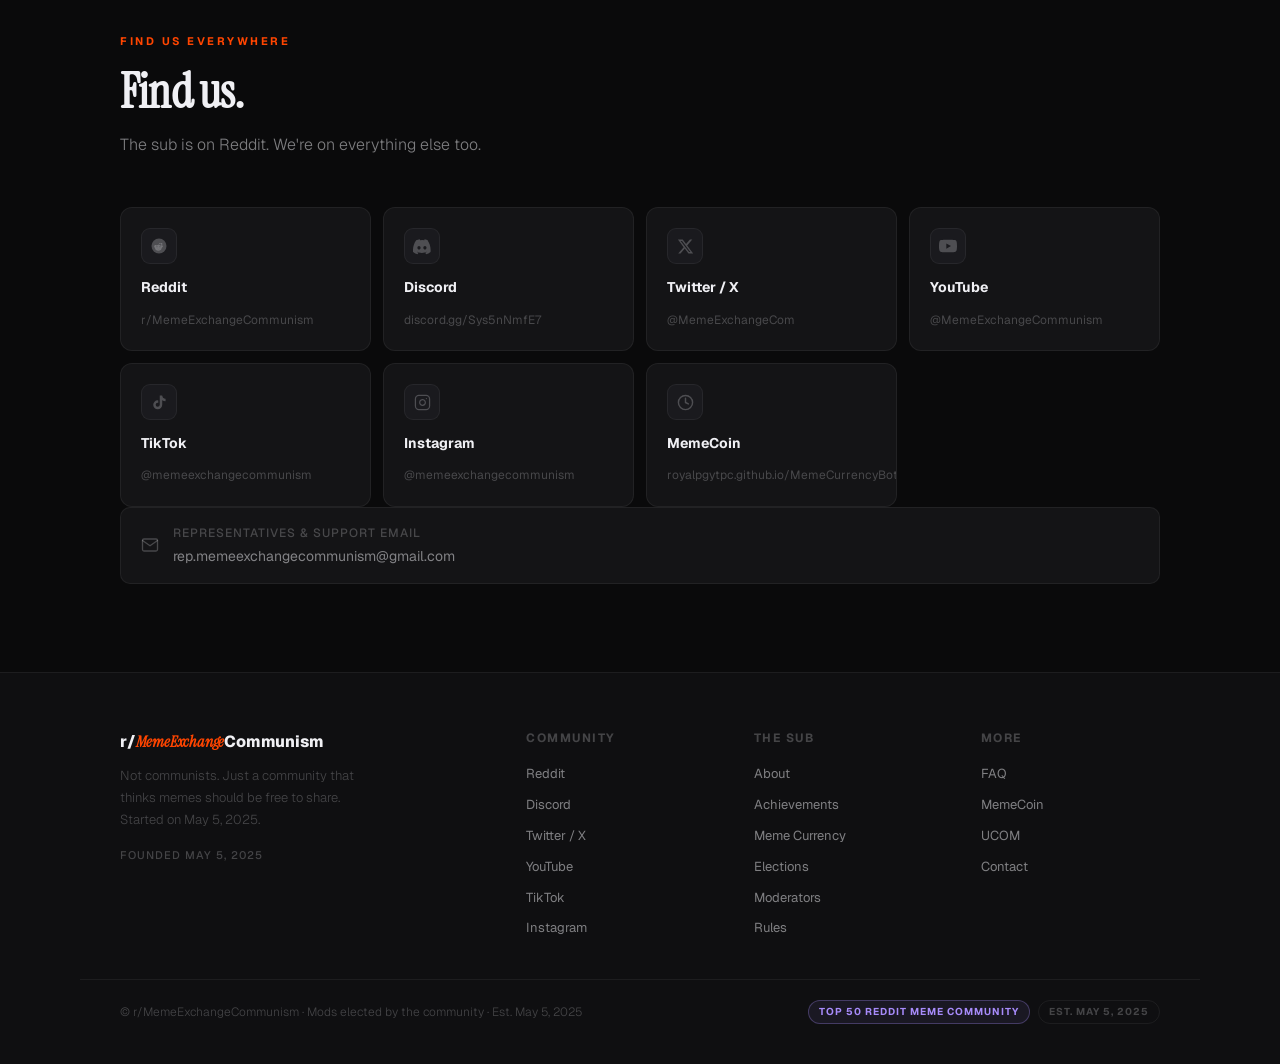
==== commit 1cb9103c: "redeploy" ====
--- a/docs/index.html
+++ b/docs/index.html
@@ -1,5 +1,5 @@
 <!DOCTYPE html>
-<html lang="en" data-theme="dark" data-seasonal-theme="anneversery">
+<html lang="en" data-theme="dark" data-seasonal-theme="Anniversary">
 <head>
 <meta charset="UTF-8">
 <meta name="viewport" content="width=device-width, initial-scale=1.0">
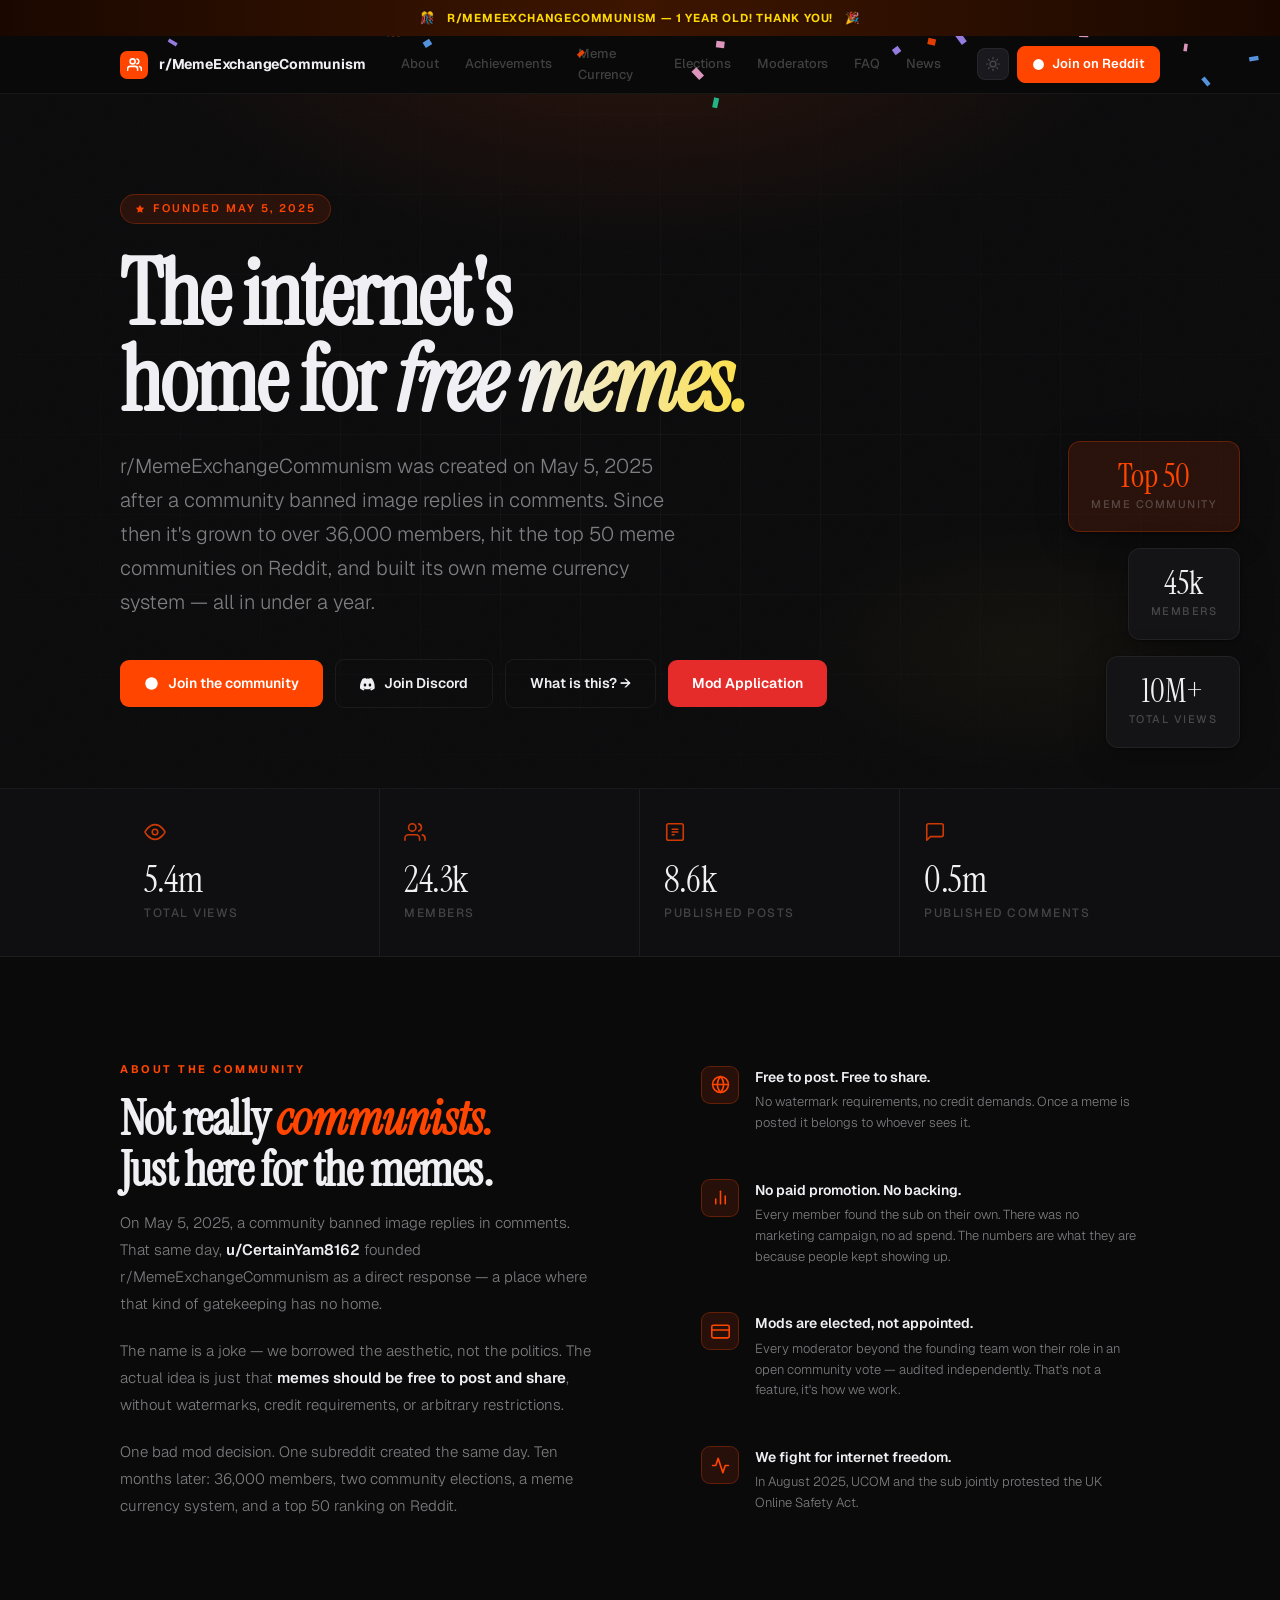
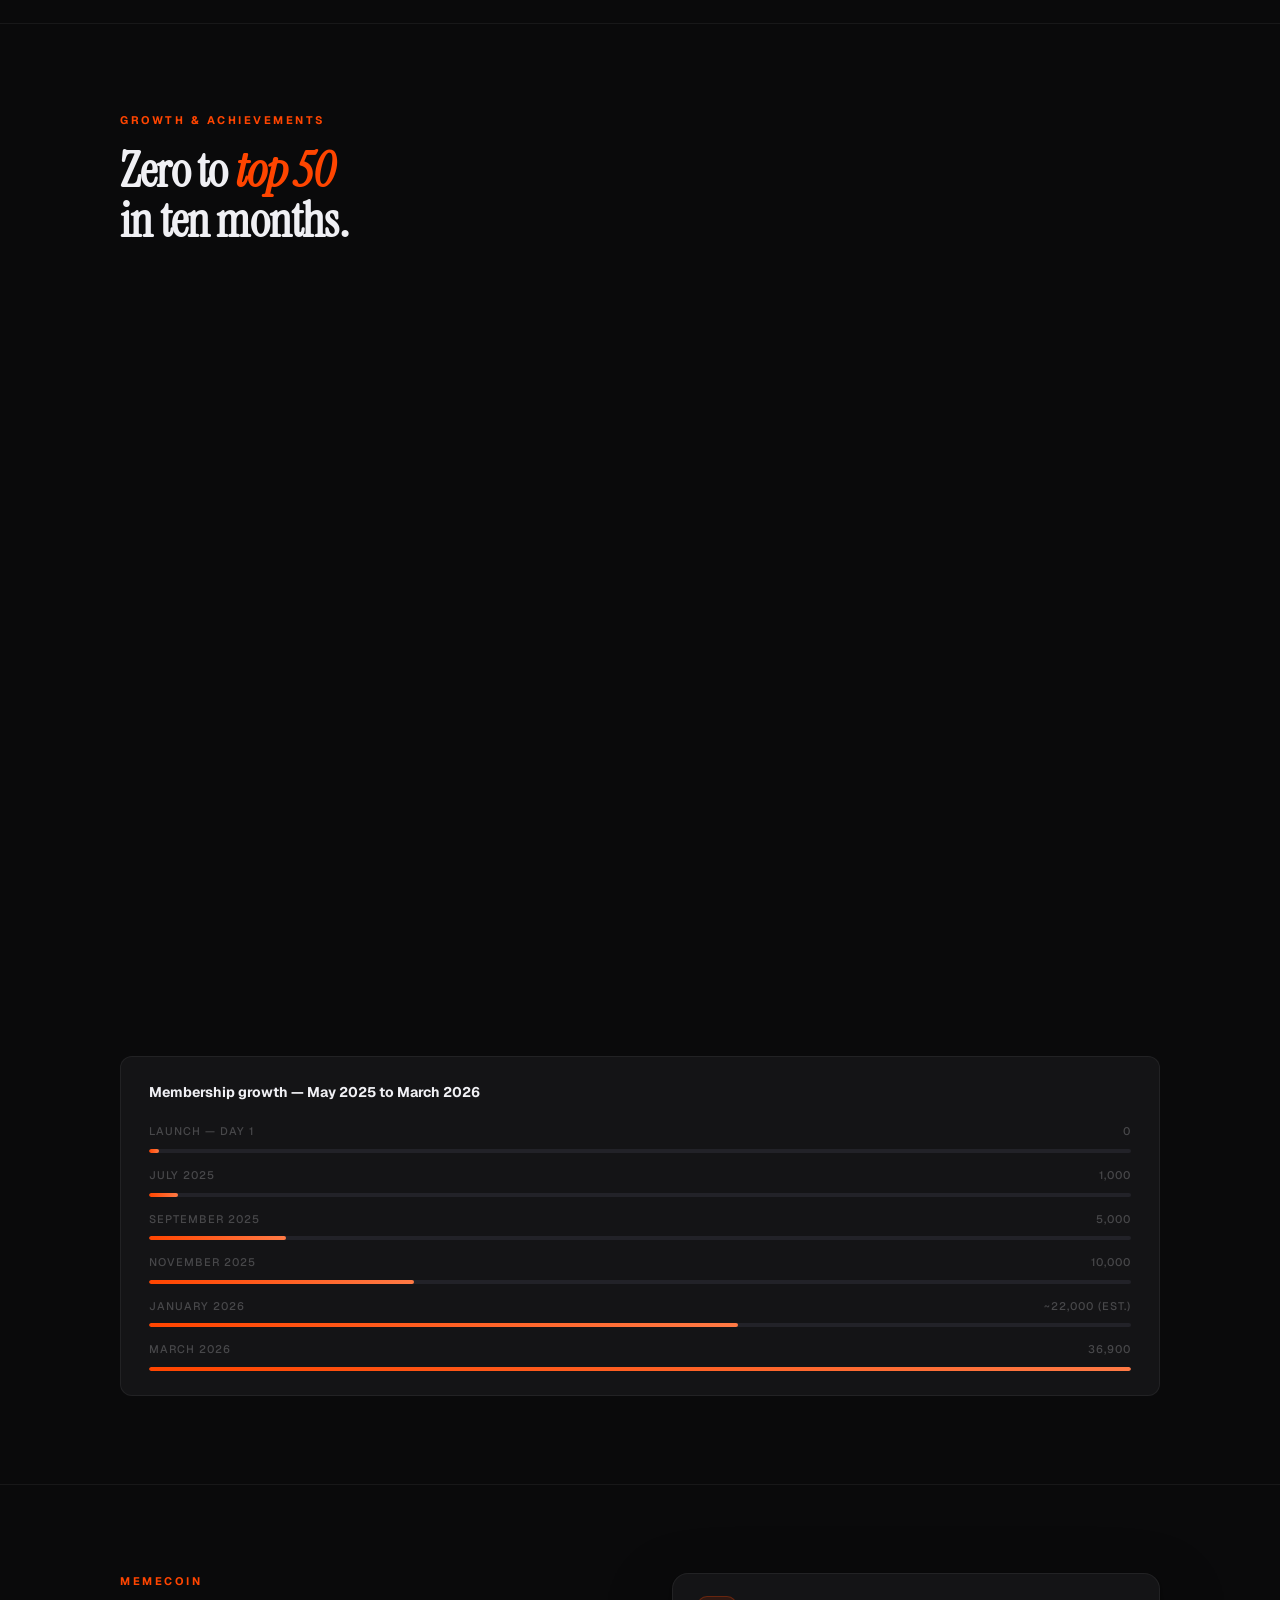
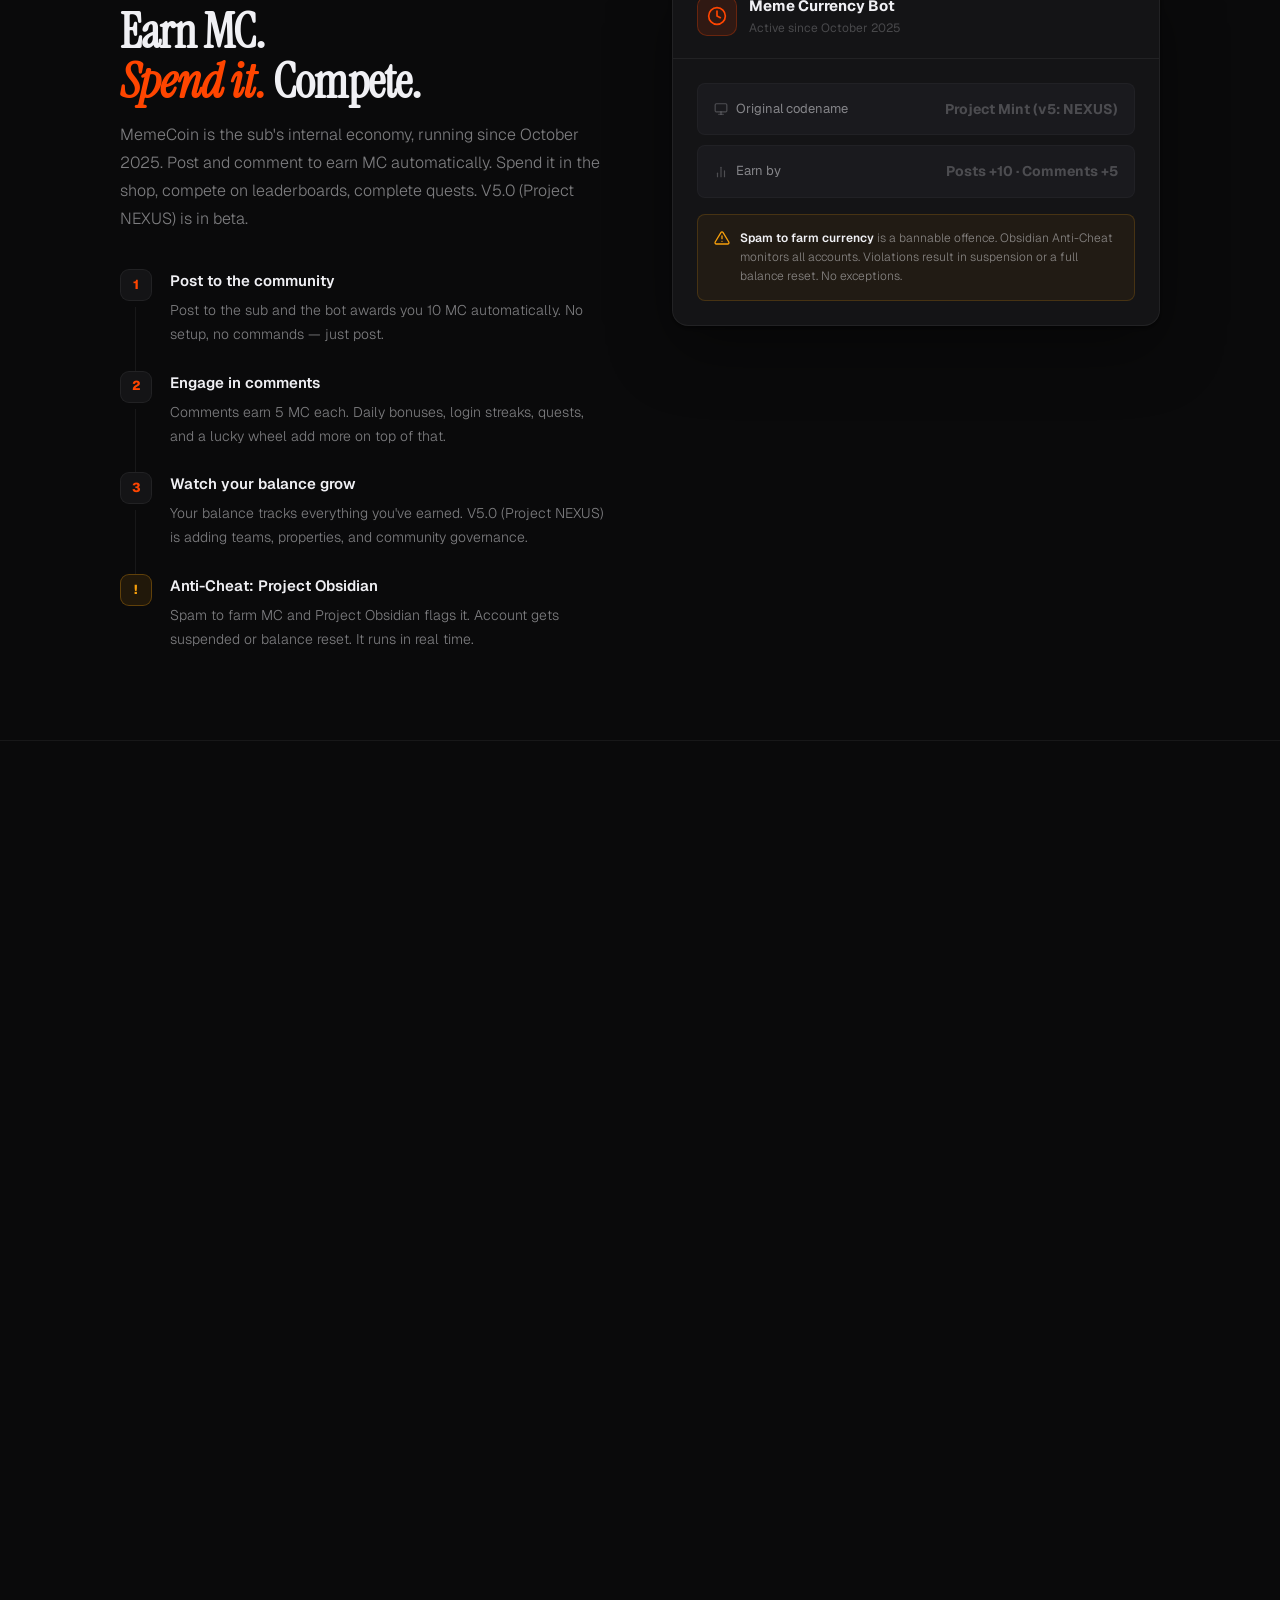
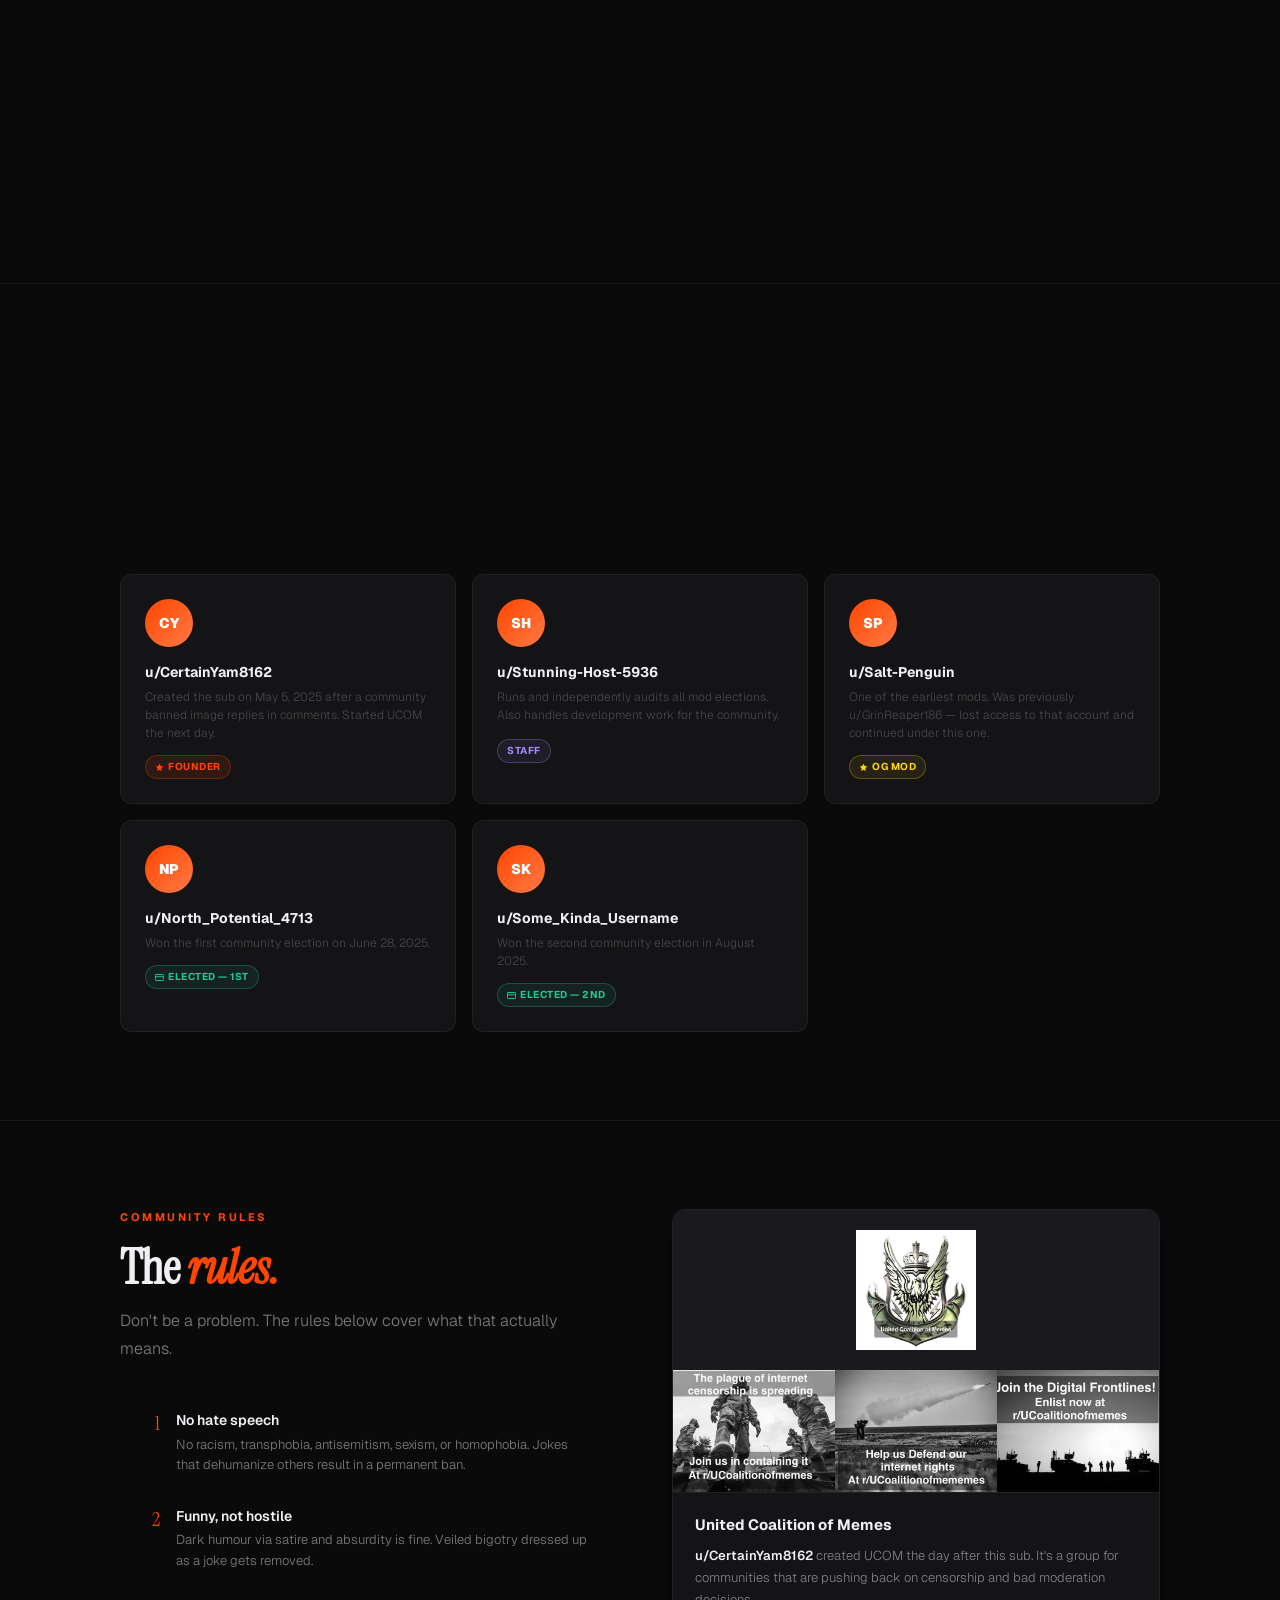
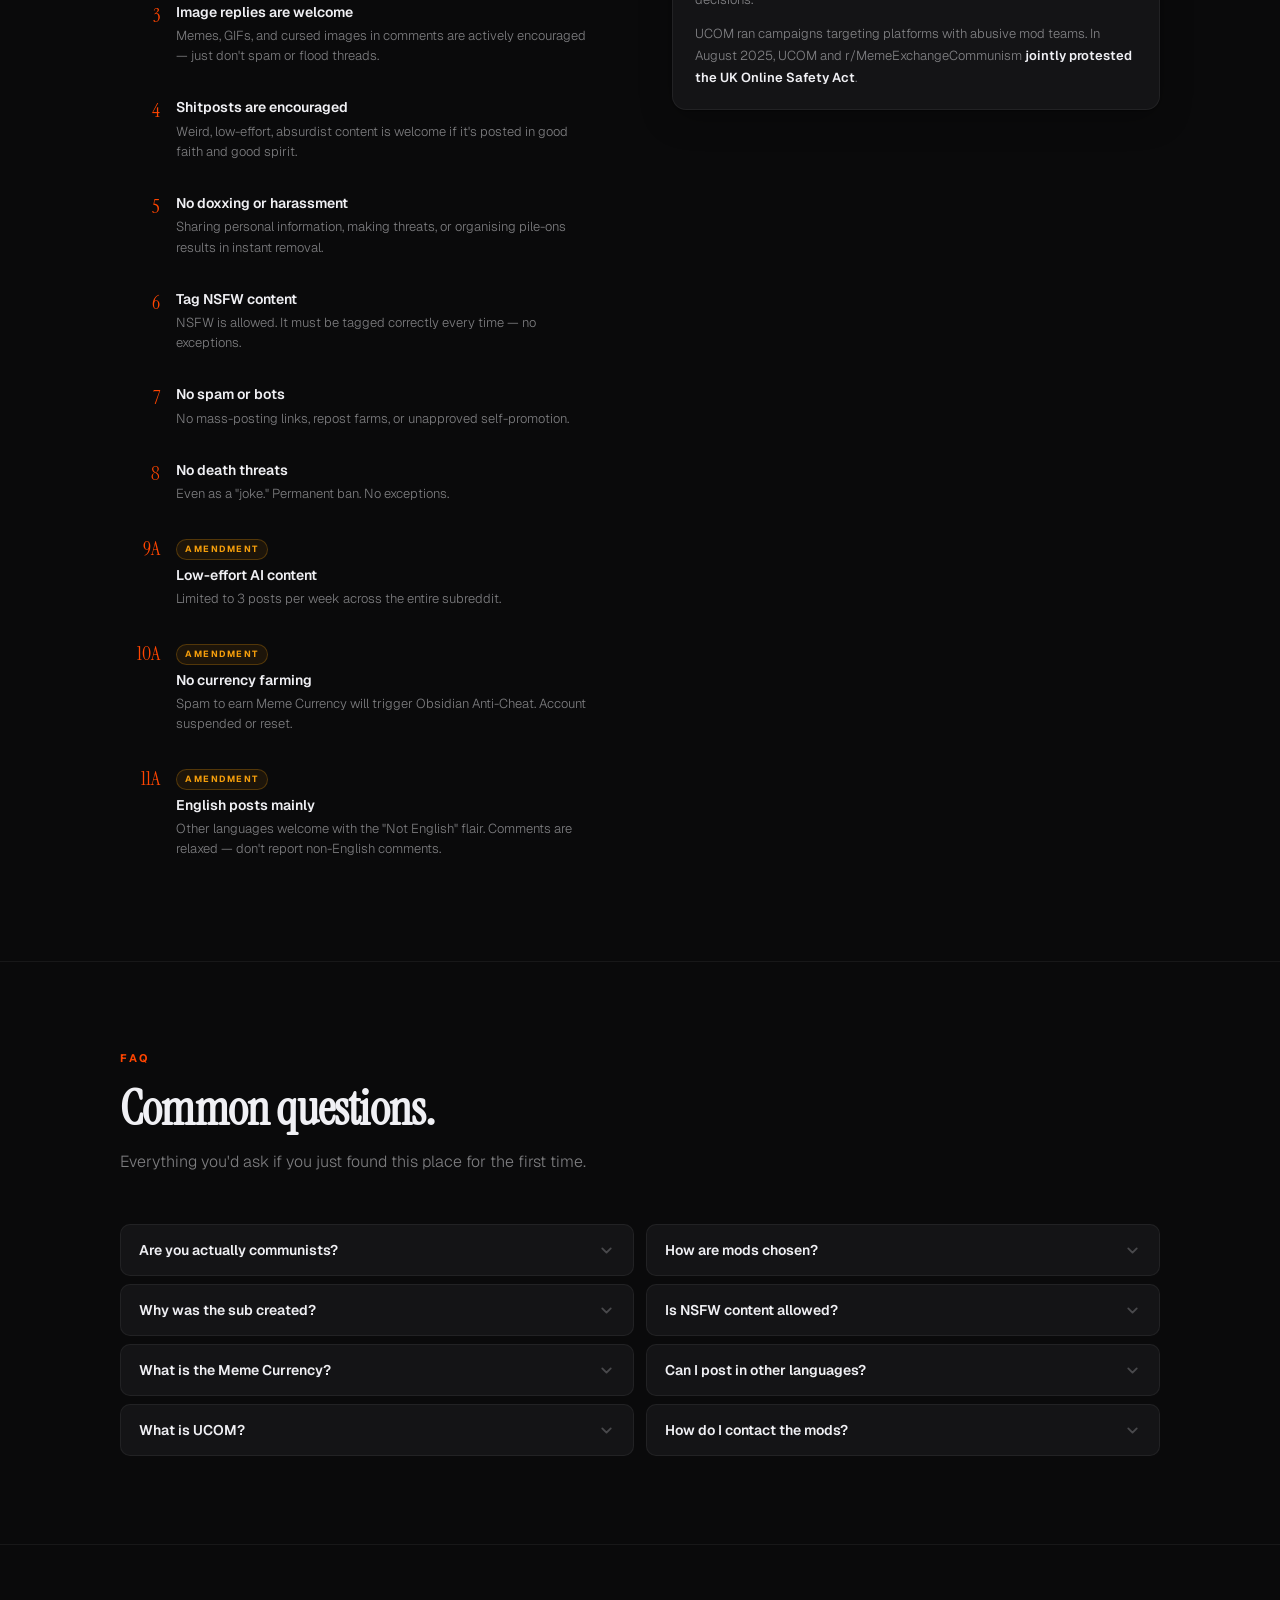
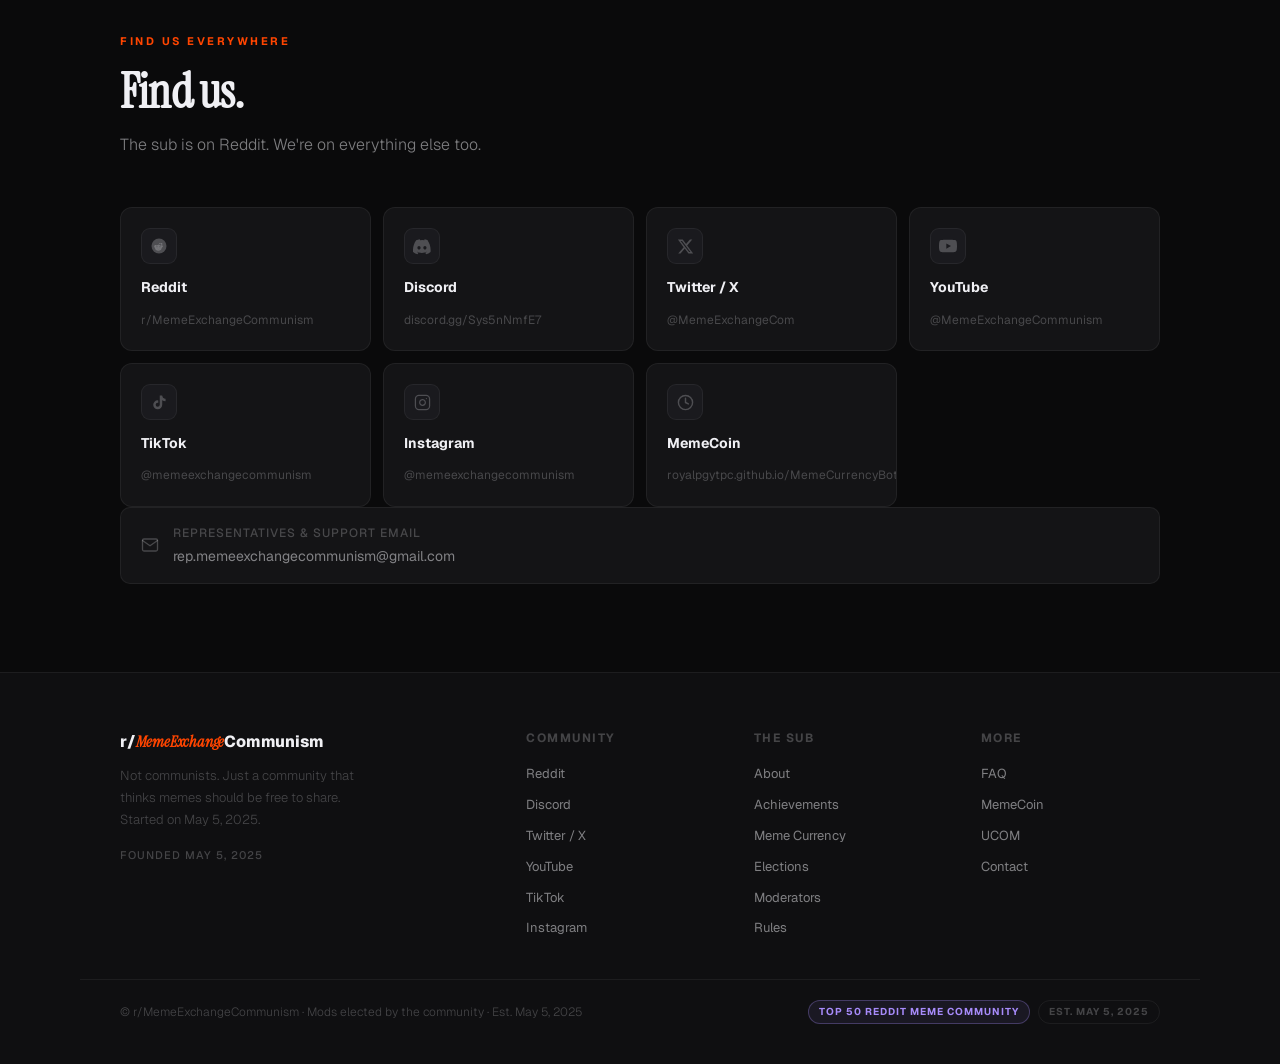
==== commit 1124fe96: "updated website for newer deployment" ====
--- a/docs/index.html
+++ b/docs/index.html
@@ -1680,5 +1680,6 @@
 if (barEl) barObs.observe(barEl);
 </script>
 <script src="seasonal-themes.js"></script>
+<script type="module" src="account-avatar.js"></script>
 </body>
-</html>+</html>
